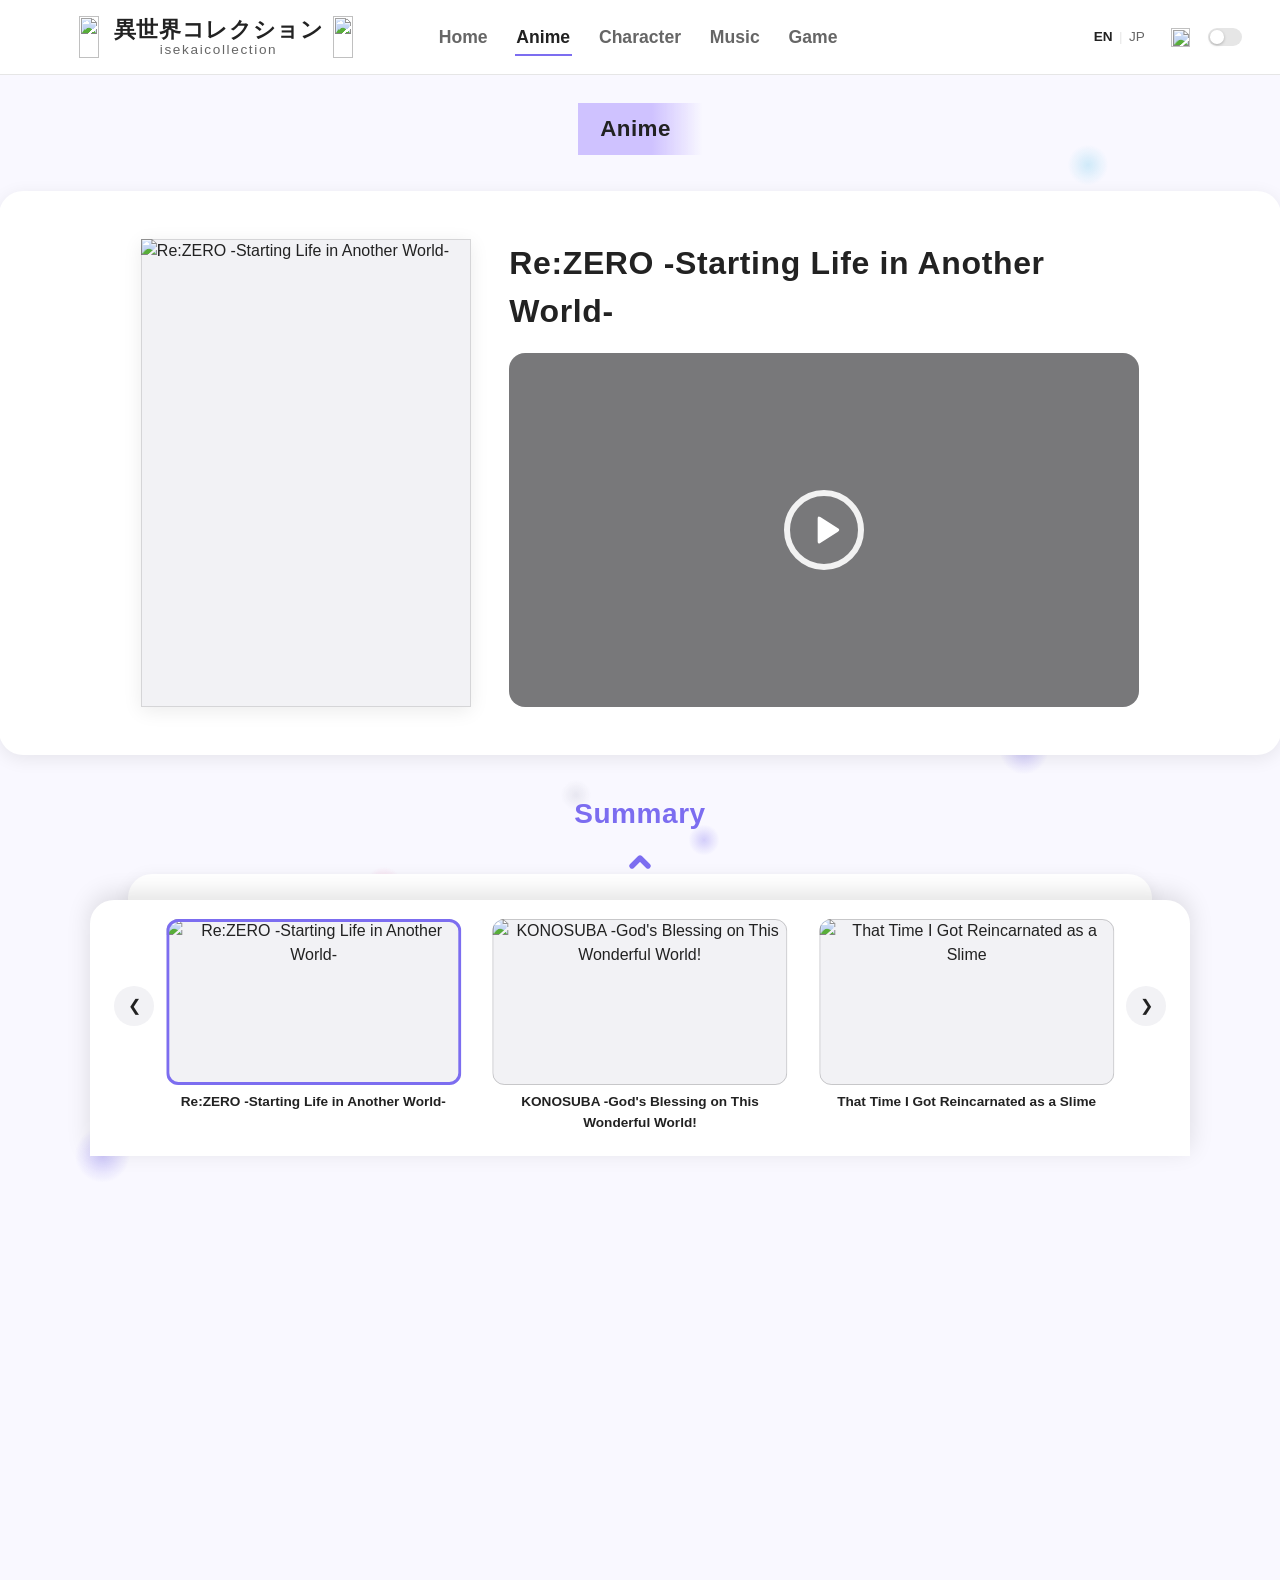
==== anime.html @ e01c5df9 "Initial public version of the site" ====
<!DOCTYPE html>
<html lang="ja">
<head>
<meta charset="UTF-8">
<meta name="viewport" content="width=device-width, initial-scale=1.0">
<title>Anime | 異世界コレクション</title>
<link rel="icon" href="favicon.ico" sizes="16x16 32x32 48x48">
<link rel="icon" type="image/png" href="assets/icons/favicon-32.png" sizes="32x32">
<link rel="apple-touch-icon" href="assets/icons/apple-touch-icon.png">
<link rel="stylesheet" href="css/style.css?v=234">
<!-- Start downloading a page as soon as the pointer rests on a link to it,
     so clicking through feels instant (browsers without support ignore this) -->
<script type="speculationrules">
{ "prefetch": [{ "where": { "href_matches": "/*" }, "eagerness": "moderate" }] }
</script>
</head>
<body>
<script src="js/loader.js?v=8"></script>

<header class="topbar">
  <div class="topbar-left">
    <a href="index.html" class="site-title">
      <img class="title-chibi" src="assets/images/title/ram.png" width="20" height="34" alt="" draggable="false">
      <span class="title-text">
        <span class="title-top">異世界コレクション</span>
        <span class="title-bottom">isekaicollection</span>
      </span>
      <img class="title-chibi" src="assets/images/title/rem.png" width="20" height="34" alt="" draggable="false">
    </a>
  </div>

  <nav class="main-nav">
    <span class="nav-group nav-group-start">
      <a href="index.html" class="nav-link" data-i18n="nav.home">Home</a>
      <a href="anime.html" class="nav-link active" data-i18n="nav.anime">Anime</a>
    </span>
    <a href="character.html" class="nav-link" data-i18n="nav.character">Character</a>
    <span class="nav-group nav-group-end">
      <a href="music.html" class="nav-link" data-i18n="nav.music">Music</a>
      <a href="games.html" class="nav-link" data-i18n="nav.game">Game</a>
    </span>
  </nav>

  <div class="topbar-right">
    <div class="lang-toggle">
      <span class="lang-option active">EN</span>
      <span class="lang-divider">|</span>
      <span class="lang-option">JP</span>
    </div>

    <div class="music-control">
      <button id="musicToggle" class="music-toggle" aria-haspopup="dialog" aria-expanded="false" aria-label="Open Now Playing">
        <img class="icon-note" src="assets/images/home/Sound.webp" alt="">
      </button>

      <label class="music-switch" aria-label="Play or pause background music">
        <input type="checkbox" id="musicSwitch">
        <span class="switch-track"><span class="switch-thumb"></span></span>
      </label>
    </div>
  </div>
</header>

<audio id="bgm" src="assets/audio/home/Constant%20Moderato.mp3" preload="none"></audio>

<div class="now-playing-view" id="nowPlayingView" role="dialog" aria-modal="true" aria-label="Now playing" hidden>
  <button class="np-close" id="npClose" aria-label="Close Now Playing">
    <svg viewBox="0 0 24 24" width="20" height="20" fill="none" stroke="currentColor" stroke-width="2" stroke-linecap="round"><path d="M6 6l12 12M18 6L6 18"/></svg>
  </button>

  <div class="player-art-wrap">
    <div class="player-art" id="playerArt" aria-hidden="true"></div>
  </div>

  <div class="np-below">
    <h3 class="player-title" id="playerTitle">Constant Moderato</h3>
    <p class="player-artist" id="playerArtist">ブルアカ</p>

    <div class="player-scrubber">
      <div class="player-track" id="playerTrack">
        <div class="player-fill" id="playerFill"></div>
        <div class="player-thumb" id="playerThumb"></div>
      </div>
      <div class="player-time-row">
        <span id="playerCurrent">0:00</span>
        <span id="playerRemaining">-0:00</span>
      </div>
    </div>

    <div class="player-controls">
      <button class="player-btn icon-shuffle" id="shuffleBtn" aria-pressed="false" aria-label="Toggle shuffle">
        <svg width="44" height="44" viewBox="0 0 24 24" fill="none" stroke="currentColor" stroke-width="1.5" stroke-linecap="round" stroke-linejoin="round">
          <rect x="4" y="4" width="16" height="16" rx="4"/>
          <circle cx="8" cy="8" r="1.3" fill="currentColor" stroke="none"/>
          <circle cx="12" cy="12" r="1.3" fill="currentColor" stroke="none"/>
          <circle cx="16" cy="16" r="1.3" fill="currentColor" stroke="none"/>
        </svg>
      </button>

      <button class="player-btn" id="restartBtn" aria-label="Restart song">
        <svg width="44" height="44" viewBox="0 0 24 24" fill="currentColor">
          <path d="M6 6h2v12H6z"/>
          <path d="M20 6v12L9 12z"/>
        </svg>
      </button>

      <button class="player-play" id="playBtn" aria-label="Play">
        <svg class="icon-play" viewBox="0 0 24 24" fill="currentColor"><path d="M8 5.5v13l11-6.5z"/></svg>
        <svg class="icon-pause" viewBox="0 0 24 24" fill="currentColor"><path d="M7 5h4v14H7zM13 5h4v14h-4z"/></svg>
      </button>

      <button class="player-btn" id="nextBtn" aria-label="Next song">
        <svg width="44" height="44" viewBox="0 0 24 24" fill="currentColor">
          <path d="M18 6h-2v12h2z"/>
          <path d="M4 6v12l11-6z"/>
        </svg>
      </button>

      <button class="player-btn icon-repeat" id="repeatBtn" aria-pressed="false" aria-label="Toggle repeat">
        <svg width="44" height="44" viewBox="0 0 24 24" fill="none" stroke="currentColor" stroke-width="1.5" stroke-linecap="round">
          <path d="M9.828 9.172a4 4 0 1 0 0 5.656a10 10 0 0 0 2.172 -2.828a10 10 0 0 1 2.172 -2.828a4 4 0 1 1 0 5.656a10 10 0 0 1 -2.172 -2.828a10 10 0 0 0 -2.172 -2.828"/>
        </svg>
      </button>
    </div>
  </div>

  <canvas class="np-visualizer" id="visualizerCanvas" aria-hidden="true"></canvas>
</div>

<main class="sparkle-bg">

  <section class="character-hero" aria-label="Anime">
    <h1 class="character-hero-title">
      <span class="title-content" data-i18n="page.anime">Anime</span>
      <span class="title-cover" aria-hidden="true"></span>
    </h1>
  </section>

  <section class="anime-detail" id="animeDetail" aria-live="polite"></section>

</main>

<div class="anime-drawer-anchor" id="animeDrawerAnchor" aria-hidden="true"></div>
<div class="anime-drawer drawer-separate" id="animeDrawer">
  <button class="anime-drawer-handle" id="animeDrawerHandle" aria-expanded="false" aria-label="Browse anime" data-i18n-aria="anime.browse">
    <svg viewBox="0 0 24 24" fill="none" stroke="currentColor" stroke-width="2" stroke-linecap="round" stroke-linejoin="round"><polyline points="6 15 12 9 18 15"/></svg>
  </button>
  <div class="anime-drawer-panel">
    <button class="drawer-nav drawer-nav-left" id="drawerPrev" aria-label="Previous anime" data-i18n-aria="anime.prev">&#10094;</button>
    <div class="anime-drawer-viewport">
      <div class="anime-drawer-track" id="animeDrawerTrack"></div>
    </div>
    <button class="drawer-nav drawer-nav-right" id="drawerNext" aria-label="Next anime" data-i18n-aria="anime.next">&#10095;</button>
  </div>
</div>

<button id="backToTop" class="back-to-top" aria-label="Back to top" data-i18n-aria="aria.backToTop">
  <span class="icon-totop-flip">
    <img class="icon-totop" src="assets/images/home/pyroxene.png" alt="Back to top">
  </span>
</button>

<script src="js/i18n.js?v=10"></script>
<script src="js/main.js?v=34"></script>
<script src="js/animes.js?v=7"></script>
<script src="js/browse-drawer.js?v=10"></script>
<script src="js/page-title.js?v=3"></script>
<script src="js/anime-page.js?v=35"></script>
</body>
</html>
---- css/style.css ----
/* ===== Variables ===== */
:root {
  /* Room for Netlify's "Powered by Netlify" badge in the bottom-right
     corner of the live site: js/main.js sets this to the badge's visible
     height + a 4px gap once the badge appears. The crystal and the phone
     mini player use max(their usual bottom offset, this), so they sit just
     on top of the badge. 0 when there's no badge (e.g. running locally). */
  --badge-space: 0px;
  --bg: #ffffff;
  --text: #222222;
  --text-soft: #666666;
  --accent: #7c6df0;
  --accent-dark: #5b4fd1;
  --gradient: linear-gradient(90deg, #7c6df0, #ff6fa5);
  --border: #e6e6e6;
  --placeholder-bg: #f2f2f5;
  --frame-shadow: 0 4px 18px rgba(0, 0, 0, 0.08);

  /* Isekai sparkle dot pattern — shared by character.html's .character-page
     and the home page's Favourite/Anime/Character/Music/Game backgrounds
     (see .sparkle-bg below) so all of them scatter the exact same dots
     instead of drifting out of sync if edited separately. Purple = site
     accent, pink = Zero Two/Ram's hair, light blue = Rimuru's hair, silver =
     Frieren/Emilia's hair — one dot color per character palette rather than
     just the two brand colors. */
  --sparkle-dots: radial-gradient(circle at 8% 20%, rgba(124, 109, 240, 0.35) 0, transparent 2%),
    radial-gradient(circle at 22% 65%, rgba(255, 111, 165, 0.3) 0, transparent 2%),
    radial-gradient(circle at 40% 15%, rgba(124, 109, 240, 0.3) 0, transparent 1.5%),
    radial-gradient(circle at 65% 30%, rgba(255, 111, 165, 0.28) 0, transparent 1.5%),
    radial-gradient(circle at 80% 75%, rgba(124, 109, 240, 0.32) 0, transparent 2%),
    radial-gradient(circle at 92% 40%, rgba(255, 111, 165, 0.3) 0, transparent 1.5%),
    radial-gradient(circle at 55% 85%, rgba(124, 109, 240, 0.3) 0, transparent 1.5%),
    radial-gradient(circle at 30% 90%, rgba(255, 111, 165, 0.25) 0, transparent 1.5%),
    radial-gradient(circle at 15% 45%, rgba(110, 200, 235, 0.32) 0, transparent 2%),
    radial-gradient(circle at 50% 55%, rgba(110, 200, 235, 0.28) 0, transparent 1.5%),
    radial-gradient(circle at 85% 10%, rgba(110, 200, 235, 0.3) 0, transparent 1.5%),
    radial-gradient(circle at 5% 60%, rgba(205, 205, 218, 0.4) 0, transparent 2%),
    radial-gradient(circle at 45% 80%, rgba(205, 205, 218, 0.4) 0, transparent 1.5%),
    radial-gradient(circle at 75% 50%, rgba(205, 205, 218, 0.4) 0, transparent 2%);
}

/* Shared by .character-page and the home page's Favourite/Anime/Character/
   Music/Game section backgrounds. A fixed-height tile repeated vertically
   (rather than one pattern stretched to 100% of the element) keeps the
   sparkle density constant no matter how tall the element gets — a plain
   "100% 100%" stretch thins the dots out to almost nothing on a very tall
   section. */
.sparkle-bg,
.character-page,
.favorites,
.preview-sections-wrap,
/* the page behind them too, so a short page on a tall screen (e.g.
   character.html at 2560×1440) keeps the dots below its content instead
   of ending on plain white */
body:has(> main.sparkle-bg),
body:has(> main.character-page) {
  background-color: #f9f8ff;
  background-image: var(--sparkle-dots);
  background-size: 100% 900px;
  background-repeat: repeat-y;
}

/* ===== Reset ===== */
* {
  box-sizing: border-box;
  margin: 0;
  padding: 0;
}

html {
  scroll-behavior: smooth;
  /* stop iPhone Safari enlarging text on its own (it did in the shrunk
     game panels, pushing names past their boxes) */
  -webkit-text-size-adjust: 100%;
  text-size-adjust: 100%;
  /* The full-bleed panels/video are 1-2px wider than the screen on purpose
     (no hairline gaps at the edges). iPhone Safari ignores body's
     overflow-x: hidden, so the page could slide sideways by that much and
     show a thin white strip down the right edge. clip (not hidden) cuts it
     off without turning html into a scroll box, which would stop the
     video banner's position: sticky from pinning. */
  overflow-x: clip;
}

body {
  background: var(--bg);
  color: var(--text);
  font-family: "Hiragino Kaku Gothic ProN", "Yu Gothic", "Meiryo", "Segoe UI", sans-serif;
  line-height: 1.5;
  overflow-x: hidden;
  /* clip, like html above: with html no longer "visible", a plain hidden
     here would make body its own scroll box and break position: sticky.
     (Browsers without clip ignore both and keep the hidden.) */
  overflow-x: clip;
}

a {
  color: inherit;
  text-decoration: none;
}

button {
  font: inherit;
  cursor: pointer;
  border: none;
  background: none;
}

img {
  max-width: 100%;
  display: block;
  -webkit-user-drag: none;
  user-select: none;
}

section {
  width: 100%;
}

h2 {
  font-size: 1.4rem;
  font-weight: 600;
  letter-spacing: 0.02em;
}

/* ===== Top Bar ===== */
.topbar {
  position: relative;
  z-index: 10;
  background: var(--bg);
  display: grid;
  /* Two equal outer columns keep the menu (and キャラクター, its middle link)
     in the exact centre of the page. The title sits centred in the space left
     of the menu, so screen edge → Ram equals Rem → ホーム. */
  grid-template-columns: minmax(0, 1fr) auto minmax(0, 1fr);
  align-items: center;
  row-gap: 1rem;
  padding: 1rem 0; /* no side padding, or the centre would shift */
  border-bottom: 1px solid var(--border);
}

.topbar-left {
  justify-self: center;
  /* --nav-lead (set by main.js) is the empty bit before ホーム when the right
     half of the menu is the longer one; the negative margin lets the title
     centre on ホーム itself instead of the menu's box. */
  margin-right: calc(-1 * var(--nav-lead, 0px));
}

/* Ram on the left, Rem on the right of the two-line title (pixel art from
   D:\Asepritertwork
am&rem.png, saved at 4x in assets/images/title/).
   --tu shrinks the whole title a little on narrower screens so
   the even gaps never get cramped. */
.site-title {
  --tu: clamp(0.8rem, calc(1.6vw - 0.2rem), 1rem); /* full size from 1200px */
  display: flex;
  align-items: center;
  gap: calc(0.6 * var(--tu));
  -webkit-user-drag: none;
}

.title-text {
  display: flex;
  flex-direction: column;
  line-height: 1.15;
}

.title-chibi {
  height: calc(2.65 * var(--tu)); /* about the two title lines */
  width: auto;
  flex-shrink: 0;
  image-rendering: pixelated; /* keep the pixel art crisp, never blurred */
  pointer-events: none;
  user-select: none;
}

@media (max-width: 700px) {
  .title-chibi {
    height: 2.3rem;
  }
}

.title-top {
  font-size: calc(1.4 * var(--tu, 1rem));
  font-weight: 600;
  letter-spacing: 0.03em;
  /* never broken onto two lines when the (Japanese) menu is long */
  white-space: nowrap;
}

.title-bottom {
  font-size: calc(0.85 * var(--tu, 1rem));
  color: var(--text-soft);
  text-align: center;
  text-transform: lowercase;
  letter-spacing: 0.12em;
}

.main-nav {
  /* Home Anime | Character | Music Game: the two side groups get equal
     widths, so Character is always the exact middle. */
  --nav-gap: clamp(0.9rem, 2vw, 1.8rem);
  display: grid;
  grid-template-columns: 1fr auto 1fr;
  align-items: center;
  column-gap: var(--nav-gap);
  white-space: nowrap; /* one row; the top bar stacks under 960px instead */
  font-size: 1.1rem;
  font-weight: 600;
}

.nav-group {
  display: flex;
  gap: var(--nav-gap);
}

.nav-group-start {
  justify-content: flex-end;
}

.nav-link {
  position: relative;
  padding: 0.25rem 0.1rem;
  color: var(--text-soft);
  -webkit-user-drag: none;
  transition: color 0.2s ease;
}

.nav-link::after {
  content: "";
  position: absolute;
  left: 0;
  bottom: -2px;
  width: 0;
  height: 2px;
  background: var(--accent);
  transition: width 0.25s ease;
}

.nav-link:hover,
.nav-link.active {
  color: var(--text);
}

.nav-link:hover::after,
.nav-link.active::after {
  width: 100%;
}

.topbar-right {
  justify-self: end;
  margin-right: clamp(1rem, 3vw, 2.5rem);
  display: flex;
  align-items: center;
  gap: 1.1rem;
}

.music-toggle {
  display: flex;
  align-items: center;
  justify-content: center;
  width: 2.25rem;
  height: 2.25rem;
  border-radius: 50%;
  color: var(--text-soft);
  transition:
    color 0.25s ease,
    background 0.25s ease,
    transform 0.2s ease;
}

.music-toggle:hover {
  background: var(--placeholder-bg);
  transform: scale(1.08);
}

.music-toggle.active {
  color: var(--accent);
  background: rgba(124, 109, 240, 0.12);
}

.icon-note {
  width: 1.2rem;
  height: 1.2rem;
}

/* ===== Music Control (icon + switch + popover) ===== */
.music-control {
  position: relative;
  display: flex;
  align-items: center;
  gap: 0.6rem;
}

.music-switch {
  display: inline-flex;
  cursor: pointer;
}

.music-switch input {
  position: absolute;
  opacity: 0;
  width: 0;
  height: 0;
}

.switch-track {
  width: 2.1rem;
  height: 1.15rem;
  border-radius: 999px;
  background: var(--border);
  display: flex;
  align-items: center;
  padding: 0.15rem;
  transition: background 0.25s ease;
}

.switch-thumb {
  width: 0.85rem;
  height: 0.85rem;
  border-radius: 50%;
  background: #ffffff;
  box-shadow: 0 1px 3px rgba(0, 0, 0, 0.25);
  transition: transform 0.25s ease;
}

.music-switch input:checked + .switch-track {
  background: var(--gradient);
}

.music-switch input:checked + .switch-track .switch-thumb {
  transform: translateX(0.95rem);
}

.music-switch input:focus-visible + .switch-track {
  outline: 2px solid var(--accent);
  outline-offset: 2px;
}

/* ===== Now Playing (full-screen, transparent — no panel) ===== */
.now-playing-view {
  position: fixed;
  inset: 0;
  z-index: 500;
  background: rgba(8, 9, 13, 0.5);
  animation: np-in 0.2s ease;
  /* Centers the art + controls as a group instead of anchoring them to a
     fixed "40% + fixed offsets" position — that old anchor didn't account
     for the viewport's actual height, so on a short enough window the
     controls got pushed past the bottom edge and clipped off-screen.
     overflow-y here is a safety net: if content is ever taller than a
     very short viewport, it scrolls instead of clipping. */
  display: flex;
  flex-direction: column;
  align-items: center;
  justify-content: center;
  padding: 2rem 1rem;
  overflow-y: auto;
}

.now-playing-view[hidden] {
  display: none;
}

@keyframes np-in {
  from {
    opacity: 0;
  }
  to {
    opacity: 1;
  }
}

/* Bare mark, no circle/background — a quiet corner affordance, with
   click-anywhere-outside as the primary way to dismiss the view. */
.np-close {
  position: absolute;
  top: 1.5rem;
  right: 1.5rem;
  width: 2.25rem;
  height: 2.25rem;
  border-radius: 50%;
  display: flex;
  align-items: center;
  justify-content: center;
  color: rgba(255, 255, 255, 0.8);
  transition:
    color 0.2s ease,
    background 0.2s ease,
    transform 0.15s ease;
  z-index: 2;
}

.np-close svg {
  stroke-width: 4;
}

.np-close:hover {
  color: var(--accent);
  background: #ffffff;
  transform: scale(1.1);
}

.np-close:focus-visible {
  outline: 2px solid #ffffff;
  outline-offset: 3px;
}

.player-art-wrap {
  position: relative;
  z-index: 2;
  width: 9rem;
  aspect-ratio: 1 / 1;
  flex-shrink: 0;
}

.player-art {
  position: relative;
  width: 100%;
  height: 100%;
  border-radius: 1.1rem;
  overflow: hidden;
  box-shadow:
    0 20px 45px -15px rgba(0, 0, 0, 0.55),
    inset 0 0 0 1px rgba(255, 255, 255, 0.25);
}

.player-art svg,
.player-art img {
  display: block;
  width: 100%;
  height: 100%;
  object-fit: cover;
}

.np-below {
  position: relative;
  z-index: 2;
  width: min(19rem, 88vw);
  margin-top: 1.4rem;
  flex-shrink: 0;
  display: flex;
  flex-direction: column;
  align-items: center;
}

.player-title {
  font-size: clamp(1.05rem, 2.6vw, 1.25rem);
  font-weight: 700;
  color: #ffffff;
  text-align: center;
  line-height: 1.25;
}

.player-artist {
  margin-top: 0.2rem;
  margin-bottom: 1.5rem;
  font-size: 0.85rem;
  font-weight: 600;
  color: rgba(255, 255, 255, 0.65);
  text-align: center;
}

.player-scrubber {
  width: 100%;
}

.player-track {
  position: relative;
  width: 100%;
  height: 1rem;
  display: flex;
  align-items: center;
  cursor: pointer;
  touch-action: none;
}

.player-track::before {
  content: "";
  position: absolute;
  left: 0;
  right: 0;
  height: 4px;
  border-radius: 4px;
  background: rgba(255, 255, 255, 0.2);
}

.player-fill {
  position: absolute;
  left: 0;
  height: 4px;
  width: 0%;
  border-radius: 4px;
  background: var(--gradient);
  pointer-events: none;
}

.player-thumb {
  position: absolute;
  left: 0%;
  width: 0.7rem;
  height: 0.7rem;
  border-radius: 50%;
  background: #ffffff;
  box-shadow: 0 1px 4px rgba(0, 0, 0, 0.45);
  transform: translateX(-50%);
  transition: transform 0.12s ease;
}

.player-track:hover .player-thumb,
.player-track.dragging .player-thumb {
  transform: translateX(-50%) scale(1.2);
}

.player-time-row {
  display: flex;
  justify-content: space-between;
  font-variant-numeric: tabular-nums;
  font-size: 0.75rem;
  color: rgba(255, 255, 255, 0.55);
  margin-top: 0.6rem;
}

.player-controls {
  width: 100%;
  display: flex;
  align-items: center;
  justify-content: space-between;
  margin-top: 0.9rem;
}

.player-btn {
  position: relative;
  display: flex;
  align-items: center;
  justify-content: center;
  padding: 0.4rem;
  border-radius: 0.6rem;
  color: rgba(255, 255, 255, 0.6);
  transition:
    color 0.2s ease,
    transform 0.15s ease;
}

.player-btn:hover {
  color: #ffffff;
}

.player-btn:active {
  transform: scale(0.9);
}

.player-btn:focus-visible {
  outline: 2px solid #ffffff;
  outline-offset: 2px;
}

.player-btn.toggle-on {
  color: #b3a9ff;
}

.player-play {
  width: 3.4rem;
  height: 3.4rem;
  border-radius: 50%;
  background: #ffffff;
  color: #15161a;
  display: flex;
  align-items: center;
  justify-content: center;
  box-shadow: 0 12px 28px -10px rgba(0, 0, 0, 0.6);
  transition:
    transform 0.15s ease,
    background 0.2s ease;
}

.player-play:hover {
  transform: scale(1.06);
  background: #f2f0ff;
}

.player-play:active {
  transform: scale(0.94);
}

.player-play:focus-visible {
  outline: 2px solid #ffffff;
  outline-offset: 3px;
}

.player-play svg {
  width: 2rem;
  height: 2rem;
}

.player-play .icon-pause {
  display: none;
}

.player-play.is-playing .icon-play {
  display: none;
}

.player-play.is-playing .icon-pause {
  display: block;
}

/* Bottom-anchored visualizer — bars only, no backing panel, so it blends
   straight into the dimmed page behind the view. Height is a hard cap: bars
   grow inside it but the band itself never grows, so it can never reach the
   content group above. Pointer-events stays on (not "none") so a click here
   is captured by the canvas itself instead of falling through to the
   backdrop and closing the view. */
.np-visualizer {
  position: fixed;
  left: 0;
  right: 0;
  bottom: 0;
  width: 100%;
  height: 60vh;
  z-index: 1;
}

.lang-toggle {
  display: flex;
  align-items: center;
  gap: 0.4rem;
  font-size: 0.85rem;
  color: var(--text-soft);
  user-select: none;
}

/* EN / JP buttons (wired up by js/i18n.js) */
.lang-option {
  cursor: pointer;
  border-radius: 4px;
  transition: color 0.2s ease;
}

.lang-option:hover {
  color: var(--text);
}

.lang-option:focus-visible {
  outline: 2px solid var(--accent);
  outline-offset: 2px;
}

.lang-option.active {
  color: var(--text);
  font-weight: 600;
}

.lang-divider {
  color: var(--border);
}

/* ===== Favorites Carousel ===== */
.favorites {
  position: relative;
  z-index: 2;
  border-radius: 0 0 20px 20px;
  /* Small overshoot so this section's own box always fully covers the
     video sitting behind it on the right edge — same fix as
     .anime-section, applied here for the same reason (this outer box is
     separate from .carousel-frame's own overshoot). */
  width: calc(100% + 2px);
  margin-left: -1px;
  display: flex;
  flex-direction: column;
  align-items: center;
  padding: clamp(1.5rem, 4vw, 3rem) 0;
  /* ~584px total. .video-banner's top overlap (--vb-top-overlap) is capped
     to stay under this, so the video still can't poke out above Favourite —
     it's just a shorter reveal now, since this panel is shorter. */
  padding-bottom: 114px;
  gap: 0.9rem;
  overflow-x: hidden;
}

.section-label {
  align-self: center;
  font-size: 1.4rem;
  font-weight: 600;
  letter-spacing: 0.02em;
  display: inline-block;
  white-space: nowrap;
  padding-bottom: 4px;
  border-bottom: 3px solid transparent;
  transition: border-bottom-color 0.4s ease;
  transition-delay: 0.3s;
}

.section-label.revealed {
  border-bottom-color: var(--accent);
}

.section-label .letter {
  display: inline-block;
  opacity: 0;
  transform: translateY(6px);
  transition:
    opacity 0.35s ease,
    transform 0.35s ease;
}

.section-label.revealed .letter {
  opacity: 1;
  transform: translateY(0);
}

.carousel {
  width: 100%;
}

/* Full-bleed breakout: reaches the true edges of the screen regardless of any parent padding */
.carousel-frame {
  position: relative;
  /* Same small overshoot as .section-flush / .video-banner__sticky. */
  width: calc(100vw + 2px);
  margin-left: calc(-50vw + 50% - 1px);
  overflow: hidden;
}

.carousel-track {
  display: flex;
  gap: clamp(0.75rem, 2vw, 1.5rem);
  transition: transform 0.5s ease;
}

.carousel-slide {
  flex: 0 0 40%;
  aspect-ratio: 16 / 9;
  border-radius: 0.75rem;
  overflow: hidden;
  outline: 1.5px solid rgba(0, 0, 0, 0.18);
  outline-offset: -1.5px;
  box-shadow: var(--frame-shadow);
}

.slide-placeholder {
  width: 100%;
  height: 100%;
  display: flex;
  align-items: center;
  justify-content: center;
  background: var(--placeholder-bg);
  color: var(--text-soft);
  font-size: 1.2rem;
  letter-spacing: 0.05em;
}

/* Once a placeholder div holds a real <img>, this takes over: the image
   scales to fit inside the frame's fixed shape without cropping, and any
   letterboxed space (e.g. around a square image in a 16:9 frame) shows as
   white instead of the gray placeholder background. */
.slide-placeholder img,
.card-placeholder img {
  width: 100%;
  height: 100%;
  object-fit: contain;
  background: #ffffff;
}

/* Character portraits fill the circular frame completely (cropping instead
   of letterboxing), for a clean avatar/profile-picture look. */
.char-placeholder img {
  width: 100%;
  height: 100%;
  object-fit: cover;
}

.carousel-arrow {
  position: absolute;
  top: 50%;
  transform: translateY(-50%);
  flex: 0 0 auto;
  width: 2.5rem;
  height: 2.5rem;
  border-radius: 50%;
  background: rgba(255, 255, 255, 0.85);
  color: var(--text-soft);
  display: flex;
  align-items: center;
  justify-content: center;
  box-shadow: var(--frame-shadow);
  transition: all 0.2s ease;
  z-index: 3;
}

.carousel-arrow.left {
  left: 1rem;
}

.carousel-arrow.right {
  right: 1rem;
}

.carousel-arrow:hover {
  color: var(--accent);
  transform: translateY(-50%) scale(1.08);
}

.carousel-title {
  text-align: center;
  font-size: 1.1rem;
  font-weight: 600;
}

.carousel-dots {
  display: flex;
  gap: 0.6rem;
}

.dot {
  width: 0.6rem;
  height: 0.6rem;
  border-radius: 50%;
  background: var(--border);
  transition:
    background 0.25s ease,
    transform 0.25s ease;
}

.dot.active {
  background: var(--accent);
  transform: scale(1.2);
}

/* ===== Video Banner ===== */
/* Scroll-pinned cinematic panel between Favourite and Anime. The outer
   section is much taller than one screen, so the inner panel (position:
   sticky) stays glued to the top of the viewport for the extra scroll
   distance, then releases into the section below once .video-banner ends.
   --vb-panel is the pinned height; the outer section is a multiple of it —
   raise the multiplier for a longer hold, lower it for a shorter one.

   Both edges overlap (negative margin-top and margin-bottom), so
   Favourite's panel slides away to reveal the already-pinned video on
   entry, and Anime's panel slides over to cover it again on exit — a
   smooth hold-and-reveal both directions instead of an instant cut.

   --vb-top-overlap, --vb-bottom-overlap, and --vb-hold are fractions of
   --vb-panel (like WIT's own overlaps are fractions of their screen
   height), so the reveal/hold/cover durations scale with the visitor's
   actual screen instead of staying flat pixels — same proportions for
   everyone, universal across devices. 0.2326 = 200÷860, so this keeps the
   exact same 200px look on an 860px-tall screen while scaling correctly
   everywhere else. Total height = the video panel itself + top overlap +
   hold + bottom overlap. */
.video-banner {
  /* The pinned panel is always the full screen height — capping it (it
     used to be min(100vh, 860px)) left the white page showing as a line /
     strip under the video on screens taller than 860px. The overlaps keep
     the cap, so the top overlap still stays under Favourite's height. */
  --vb-panel: 100vh;
  --vb-scale: min(100vh, 860px);
  --vb-top-overlap: calc(var(--vb-scale) * 0.6);
  --vb-bottom-overlap: calc(var(--vb-scale) * 1.2);
  --vb-hold: calc(var(--vb-scale) * 0.2326);
  position: relative;
  z-index: 1;
  height: calc(var(--vb-panel) + var(--vb-top-overlap) + var(--vb-hold) + var(--vb-bottom-overlap));
  margin-top: calc(var(--vb-top-overlap) * -1);
  margin-bottom: calc(var(--vb-bottom-overlap) * -1);
}

.video-banner__sticky {
  position: sticky;
  top: 0;
  /* Same small overshoot as .section-flush — guards the right edge
     against Windows' classic-scrollbar 100vw mismatch. No transform here
     (a prior attempt added translateZ to force GPU compositing, but that
     turned out to make screen-recording capture artifacts more likely, so
     it's just the plain overshoot now). */
  width: calc(100vw + 2px);
  margin-left: calc(-50vw + 50% - 1px);
  height: var(--vb-panel);
  overflow: hidden;
  background: var(--gradient);
}

.video-banner__media {
  width: 100%;
  height: 100%;
  object-fit: cover;
  display: block;
}

/* Phones: the top bar + Favourite fill the whole first screen (100svh:
   the screen with Safari's toolbars showing, as it is when the page
   opens), the carousel centered in it, so the page opens neatly on just
   that and the video comes up from below once you scroll. --topbar-h is
   measured by js/main.js. */
@media (max-width: 700px) {
  .favorites {
    min-height: calc(100vh - var(--topbar-h, 0px));
    min-height: calc(100svh - var(--topbar-h, 0px));
    justify-content: center;
    padding-bottom: clamp(1.5rem, 4vw, 3rem);
  }
}

/* Phones: WIT Studio's phone version — no hold. The panels above and
   below leave just a 16:9 window (the video's own shape at the screen's
   width) between them, and the video is pinned full-screen behind the
   page for the whole time that window is on screen, so the window slides
   up past a still video. Both overlaps are a full screen, so the pinned
   panel starts before the window scrolls in from the bottom and lets go
   only after it has left the top: there's never an edge to see. */
@media (max-width: 700px) {
  .video-banner {
    --vb-panel: 100vh;
    --vb-panel: 100lvh;
    height: calc(var(--vb-panel) * 2 + 56.25vw);
    margin-top: calc(var(--vb-panel) * -1);
    margin-bottom: calc(var(--vb-panel) * -1);
  }
}

/* ===== Preview Sections (Anime / Character / Music / Game) ===== */
/* One shared measurement drives both the horizontal purple gutter beside
   each flush panel and the vertical purple gap between stacked panels, so
   the two read as the same size. */
:root {
  --panel-gutter: 5vw;
}

/* Wraps Anime/Character/Music/Game together so the video banner's bottom
   overlap can safely draw on their *combined* height instead of just
   Anime's alone — Anime by itself (~523px) barely clears a large overlap,
   but the four sections together are 2000px+, giving real headroom without
   padding any of them out with blank space. Needs its own stacking
   position (not just static) so z-index above .video-banner actually
   takes effect, and the small overshoot guards the right edge the same
   way .carousel-frame/.video-banner__sticky/.section-flush do. */
.preview-sections-wrap {
  position: relative;
  z-index: 2;
  width: calc(100% + 2px);
  margin-left: -1px;
  /* Anime's rounded top, over the video. The sparkle dots are painted
     here, once, behind all four sections (not per section): restarting
     the pattern at each section's top sliced dots in half where one
     section met the next, and left a hairline seam between them. */
  border-radius: 20px 20px 0 0;
}

.preview-section {
  padding: calc(var(--panel-gutter) / 2) 0;
}

/* Game is the last section, so its background is trimmed flush to its
   panel's bottom instead of leaving a trailing gutter after it — nothing
   extends past the last panel at the very bottom of the page. Anime no
   longer needs the equivalent top trim now that its title sits above the
   panel (see the moved .section-header markup) and needs its own normal
   breathing room below the white hero section. */
.game-section {
  padding-bottom: 0;
}

/* Full-bleed row that aligns its white panel to one screen edge, so the
   panel touches the edge exactly while the opposite side shows purple. */
.section-flush {
  /* +2px / -1px beyond a plain 100vw breakout: on Windows, a classic
     (non-overlay) scrollbar makes 100vw slightly wider than the page's
     actual visible area, which can leave a hairline gap at the right edge
     where whatever's behind (the video banner) peeks through. This small
     overshoot guarantees the panel always fully covers it. */
  width: calc(100vw + 2px);
  margin-left: calc(-50vw + 50% - 1px);
  display: flex;
}

.section-flush.side-right {
  justify-content: flex-end;
}

.section-flush.side-left {
  justify-content: flex-start;
}

.section-panel {
  width: calc(100% - var(--panel-gutter));
  background: var(--bg);
  padding: clamp(1.5rem, 4vw, 3rem) 5vw;
}

.side-right .section-panel {
  border-radius: 20px 0 0 20px;
}

.side-left .section-panel {
  border-radius: 0 20px 20px 0;
}

/* Game's panel is flush against the very bottom of the page (nothing sits
   below it), so its bottom-right stays sharp instead of rounded. Anime no
   longer needs the equivalent top-left trim now that its title sits above
   the panel with normal breathing room, rather than the panel itself
   touching the top of the page. */
.game-section .section-panel {
  border-radius: 0 20px 0 0;
}

.section-header {
  margin-bottom: 1.2rem;
  text-align: center;
}

.section-header h2 {
  display: inline-block;
  white-space: nowrap;
  padding-bottom: 4px;
  border-bottom: 3px solid transparent;
  transition: border-bottom-color 0.4s ease;
  transition-delay: 0.3s;
}

.section-header.revealed h2 {
  border-bottom-color: var(--accent);
}

.section-header h2 .letter {
  display: inline-block;
  opacity: 0;
  transform: translateY(6px);
  transition:
    opacity 0.35s ease,
    transform 0.35s ease;
}

.section-header.revealed h2 .letter {
  opacity: 1;
  transform: translateY(0);
}

/* Unlike Character/Music's circle group (which shrinks to fit and
   visibly centers on its own panel's off-center width), this track fills
   the entire panel width edge to edge — for Anime specifically, its
   negative-margin bleed on both sides happens to land the grid close to
   the true page center already, with no correction needed. */
.preview-window {
  overflow: hidden;
  width: 100%;
  padding: 1rem 1.5rem 0.25rem;
  margin: -1rem -1.5rem -0.25rem;
}

/* Game used to get a special lopsided padding-left here to force it to the
   true center of the viewport (flush-left panels land off-center under the
   shared .preview-window rule below in a way flush-right ones don't) — but
   that lopsidedness was exactly what made a card sliding out the left edge
   vanish abruptly while the right edge let a sliver of the next card peek
   through. Removed so Game just uses the same plain symmetric rule Anime
   does: same gap from its panel's edge, same card size, same drag feel,
   mirrored left-for-right since it's flush on the opposite side. Trade-off
   (chosen deliberately): the row may sit slightly off the viewport's true
   center rather than dead-on.

   Measured result of that shared rule: Anime ends up with a 64px gap
   panel-edge-to-card on its left and 112px on its right (an LTR quirk of
   the width:100%-plus-both-margins box math above, not anything either
   section's own rule controls directly). To make Game a genuine mirror
   rather than an identical copy, it needs those two numbers on the
   opposite sides — 112px on the left, 64px on the right.

   That resting position (112 / 64) is one concern; how much *invisible*
   room sits beyond it before overflow:hidden actually clips something is
   a separate one — padding controls both at once, which is why splitting
   the needed offset between margin and padding (instead of dumping it
   all into padding, or all into margin) matters here:
     - margin shifts the box itself, so it moves the resting position
       without adding any clip buffer.
     - padding pushes the *content* in from the box's own edges, so it
       adds clip buffer AND moves the resting position by the same
       amount.
   Splitting each side's total between them keeps the resting position
   fixed while choosing the buffer independently: right needed more
   buffer (0px wasn't enough headroom for .preview-card:hover's
   scale(1.07) rotate(-2deg) — that grows a 331px-wide card by roughly
   12px per side before the rotation adds a few more, so Stellar Blade's
   hover was clipping straight into the panel edge with nothing to grow
   into) and left needed less (48px was enough headroom that a card
   sliding out that side stayed visible well past where it should already
   have been covered). Both now get the same 24px — enough for the hover
   effect, tight enough that an exiting card is covered promptly:
     - right (needs +24px more buffer than before, resting position
       unchanged at 64 = panel's 64px padding + 0 net from margin+padding
       here): margin-right -24px, padding-right 24px (-24 + 24 = 0, same
       net as before).
     - left (needs -24px less buffer than before, resting position
       unchanged at 112 = panel's 64px padding + 48px net from margin+
       padding here): margin-left 24px, padding-left 24px (24 + 24 = 48,
       same net as before).
   width:auto (overriding the shared rule's width:100%) is what makes
   this safe to do at all — with width and both margins specified,
   width:100% would leave the box over-constrained, and the CSS spec's
   fixed tie-break for that (in LTR, margin-right's specified value gets
   silently ignored and recalculated) is exactly the quirk that produced
   the uneven 64/112 split in the first place. width:auto instead treats
   width as the one free variable, solved from the two margins actually
   given — both are honored exactly as written, and the box still comes
   out 1090px wide (matching what 100% resolved to before) since the two
   new margins offset each other by design. */
.game-section .preview-window {
  width: auto;
  margin-left: 24px;
  margin-right: -24px;
  padding-left: 24px;
  padding-right: 24px;
}

.preview-track {
  display: flex;
  gap: clamp(0.75rem, 2vw, 1.5rem);
  transition: transform 0.4s ease;
  cursor: grab;
  touch-action: pan-y;
  user-select: none;
}

/* Blocks the browser's native "ghost image" drag so it doesn't fight the
   custom pointer-drag in js/main.js (initScrubber) — done here rather than
   with preventDefault() in the pointerdown handler, since that also
   suppresses the click a card's own link needs (Anime's cards link to
   anime.html). */
.preview-track img {
  -webkit-user-drag: none;
  user-drag: none;
}

/* While dragging, block the card hover tilt (its own 0.3s transition)
   from firing as the pointer crosses cards — it was fighting the drag
   for the same frames and reading as jittery. */
.preview-track.track-dragging .preview-card {
  pointer-events: none;
}

/* copies of the cards that let phones swipe round in a loop
   (js/main.js); desktop uses the slider instead */
.preview-track .loop-clone {
  display: none;
}

.preview-item {
  flex: 0 0 calc((100% - 2 * clamp(0.75rem, 2vw, 1.5rem)) / 3);
  min-width: 0;
  display: block;
  color: inherit;
  text-decoration: none;
}

.preview-card {
  aspect-ratio: 16 / 9;
  transition:
    transform 0.3s ease,
    box-shadow 0.3s ease;
  will-change: transform;
}

.preview-card:hover {
  transform: scale(1.07) rotate(-2deg);
  box-shadow: var(--frame-shadow);
  z-index: 2;
}

.preview-title {
  margin-top: 0.5rem;
  font-size: 1.1rem;
  font-weight: 600;
  color: var(--text);
}

.card-placeholder {
  width: 100%;
  height: 100%;
  border-radius: 0.6rem;
  overflow: hidden;
  outline: 1.5px solid rgba(0, 0, 0, 0.18);
  outline-offset: -1.5px;
  background: var(--placeholder-bg);
  display: flex;
  align-items: center;
  justify-content: center;
  color: var(--text-soft);
}

/* Row layout (not stacked) so the "+more" pill lands at the same height
   whether or not a scrub bar sits beside it — Character/Music (no scrub
   bar) would otherwise sit noticeably higher than Anime/Game. */
.preview-footer {
  display: flex;
  align-items: center;
  justify-content: flex-end;
  gap: 0.9rem;
  margin-top: 1.3rem;
}

/* Anime and Music sit flush against the true right edge of the screen,
   while Character and Game's panels stop one gutter short of it (their own
   purple gutter is on the right instead). Right-aligning within each panel
   then lands the pill a full gutter-width further right for Anime/Music —
   inset it here so all four "+more" pills land in the same spot. */
.anime-section .preview-footer,
.music-section .preview-footer {
  padding-right: var(--panel-gutter);
}

/* Custom gradient scrub bar (replaces native range input) */
.scrub-bar {
  position: relative;
  width: 220px;
  max-width: 100%;
  height: 5px;
  cursor: pointer;
  touch-action: none;
}

.scrub-track {
  position: absolute;
  inset: 0;
  background: var(--border);
  border-radius: 999px;
}

.scrub-thumb {
  position: absolute;
  top: 0;
  left: 0;
  height: 100%;
  border-radius: 999px;
  background: var(--accent);
  cursor: grab;
}

.scrub-thumb:active {
  cursor: grabbing;
}

.more-pill {
  display: inline-flex;
  align-items: center;
  gap: 0.4em;
  -webkit-user-drag: none;
  background: #111111;
  color: #ffffff;
  padding: 0.55em 1.15em;
  border-radius: 999px;
  font-weight: 600;
  font-size: 0.85rem;
  white-space: nowrap;
  transition:
    background 0.25s ease,
    gap 0.25s ease,
    transform 0.25s ease;
}

.more-pill:hover {
  background: var(--accent-dark);
  gap: 0.65em;
  transform: translateY(-1px);
}

.pill-arrow {
  width: 1rem;
  height: 1rem;
  flex-shrink: 0;
  transition: transform 0.25s ease;
}

.more-pill:hover .pill-arrow {
  transform: translateX(3px);
}

/* ===== Character Section ===== */
.character-window {
  position: relative;
}

/* Same page-center correction as Anime/Game's .preview-window: Character's
   panel is flush left, so its circle group needs the extra inset on the
   left (the side bordering the true screen edge) to land on the page's
   real center instead of the panel's own, off-center one. */
.character-section .character-window {
  padding-left: var(--panel-gutter);
}

/* Trimmed from the original "+ 1cm" — with 5 frames (one more than Music's
   4) plus the page-centering inset above, the old gap tipped into wrapping
   a lone 5th circle onto its own row on common laptop widths (~1024px).
   This keeps a visible gap at every width while leaving enough margin for
   all 5 to stay on one line down to ~820px, where the layout's mobile
   breakpoints take over anyway. */
.character-track {
  display: flex;
  flex-wrap: wrap;
  align-items: center;
  justify-content: center;
  gap: calc(clamp(1rem, 3vw, 2.5rem) + 0.2cm);
  padding: 0.5rem 0;
}

.char-item {
  flex: 0 0 auto;
  width: clamp(90px, 12vw, 120px);
  display: flex;
  flex-direction: column;
  align-items: center;
}

.char-frame {
  width: 100%;
  aspect-ratio: 1 / 1;
  border-radius: 50%;
  overflow: hidden;
  outline: 1.5px solid rgba(0, 0, 0, 0.18);
  outline-offset: -1.5px;
  box-shadow: var(--frame-shadow);
  transition: transform 0.3s ease;
}

.char-frame:hover {
  transform: scale(1.06);
}

.char-name {
  margin-top: 0.5rem;
  font-size: 0.85rem;
  font-weight: 600;
  color: var(--text);
  text-align: center;
}

.char-placeholder {
  width: 100%;
  height: 100%;
  background: var(--placeholder-bg);
  color: var(--text-soft);
  display: flex;
  align-items: center;
  justify-content: center;
}

.character-footer {
  margin-top: 1.5rem;
}

/* ===== Music Section (sizing copied from Character section) ===== */
.music-window {
  position: relative;
}

/* Same page-center correction as Anime's .preview-window: Music's panel is
   flush right, so the extra inset goes on the right (the side bordering
   the true screen edge). */
.music-section .music-window {
  padding-right: var(--panel-gutter);
}

.music-track {
  display: flex;
  flex-wrap: wrap;
  align-items: flex-start;
  justify-content: center;
  gap: 2.5cm;
  padding: 0.5rem 0;
}

.music-item {
  flex: 0 0 auto;
  width: clamp(90px, 12vw, 120px);
  display: flex;
  flex-direction: column;
  align-items: center;
}

.music-frame-wrap {
  position: relative;
  z-index: 1;
  width: 100%;
}

.music-viz {
  position: absolute;
  z-index: 2;
  inset: -50%;
  width: 200%;
  height: 200%;
  pointer-events: none;
}

.music-frame {
  position: relative;
  z-index: 1;
  width: 100%;
  aspect-ratio: 1 / 1;
  border-radius: 50%;
  overflow: hidden;
  outline: 1.5px solid rgba(0, 0, 0, 0.18);
  outline-offset: -1.5px;
  box-shadow: var(--frame-shadow);
  transition: transform 0.3s ease;
}

.music-frame:hover {
  transform: scale(1.06);
}

.music-name {
  position: relative;
  z-index: 2;
  margin-top: 0.5rem;
  /* artist names only (no "Re:ZERO Music ft. …"), kept on one line —
     "MYTH & ROID" ran a little wider than its 90px icon on phones and
     wrapped */
  white-space: nowrap;
  font-size: 0.85rem;
  font-weight: 600;
  line-height: 1.2;
  color: var(--text);
  text-align: center;
}

.music-placeholder {
  width: 100%;
  height: 100%;
  background: var(--placeholder-bg);
  color: var(--text-soft);
  display: flex;
  align-items: center;
  justify-content: center;
}

.music-placeholder img {
  width: 100%;
  height: 100%;
  object-fit: cover;
}

.music-footer {
  margin-top: 1.5rem;
}

/* ===== Character Detail Page (character.html) ===== */
/* The sparkle dot background comes from .sparkle-bg (see :root/.sparkle-bg
   near the top of this file) — this section is just the page-specific
   hero/select/detail layout on top of it. */
.character-hero {
  text-align: center;
  padding: clamp(1rem, 3vw, 1.75rem) 5vw 0.5rem;
}

/* inline-flex (not inline-block) so this wrapper sizes exactly to
   .title-content with no extra height — an inline-block wrapping another
   inline-block picks up invisible baseline-alignment spacing, which made
   this box (and so .title-cover, which spans its full height) render a
   couple pixels taller than the actual text/gradient box inside it. */
.character-hero-title {
  position: relative;
  display: inline-flex;
  overflow: hidden;
}

/* The real gradient tag + text. Starts fully transparent (opacity 0) and
   .title-cover below starts at width 0 — both driven by JS now
   (js/character-page.js, look for BUILD_SECONDS/HOLD_SECONDS/WIPE_SECONDS)
   instead of hand-written keyframe percentages, so the timing is just 3
   numbers in seconds to edit, not a percentage-of-total-duration
   calculation. Using opacity here (rather than a same-colored mask
   rectangle) means whatever actually sits behind the title — including
   the sparkle background — simply shows through at rest, with nothing to
   color-match. */
.character-hero-title .title-content {
  position: relative;
  z-index: 1;
  display: inline-block;
  font-size: 1.4rem;
  font-weight: 600;
  letter-spacing: 0.02em;
  color: var(--text);
  padding: 0.4em 1.4em 0.4em 1em;
  background: linear-gradient(
    90deg,
    rgba(207, 194, 255, 1) 0%,
    rgba(207, 194, 255, 1) 60%,
    rgba(207, 194, 255, 0) 100%
  );
  opacity: 0;
}

/* The solid purple "forming" block — see js/character-page.js for the
   build/hold/wipe animation itself. */
.character-hero-title .title-cover {
  position: absolute;
  top: 0;
  left: 0;
  bottom: 0;
  width: 0%;
  background: rgba(207, 194, 255, 1);
  z-index: 2;
}

/* Extra top padding here (vs. the hero's own trimmed bottom padding) is
   the room freed up for the panel — moving space from above the title to
   below it, rather than adding height overall. */
.char-select {
  display: flex;
  justify-content: center;
  padding: 1.75rem 5vw clamp(1.5rem, 4vw, 2.5rem);
}

/* gap: 30px (was a clamp() capped at 20px) — the track itself isn't
   width-constrained (no max-width here), so it just grows to fit the
   wider spacing automatically; flex-wrap: wrap above still protects
   narrow screens from overflowing instead of needing a fixed width. */
.char-select-track {
  background: var(--bg);
  border-radius: 40px;
  box-shadow: var(--frame-shadow);
  padding: 0.9rem clamp(1.25rem, 3vw, 2.5rem);
  display: flex;
  flex-wrap: wrap;
  align-items: center;
  justify-content: center;
  gap: 30px;
}

.char-select-item .char-frame {
  outline: 1.5px solid rgba(0, 0, 0, 0.18);
}

.char-select-item.active .char-frame {
  outline: 3px solid var(--accent);
  outline-offset: -3px;
  transform: scale(1.06);
}

.char-select-item.active .char-name {
  color: var(--accent);
}

/* Artist names on one line ("MYTH & ROID", "Rie Takahashi" wrapped onto
   two under the 90px icons on phones) — the name just runs a little wider
   than its icon, still centered under it. */
.music-page .char-select-item .char-name {
  white-space: nowrap;
}

/* Soft glow behind the character art — shares the media's grid cell (same
   technique as the media/info overlap) but sits at the lowest z-index so
   both the art and the text render above it. */
.character-glow {
  grid-column: 1 / -1;
  grid-row: 1;
  z-index: 0;
  width: min(420px, 90%);
  aspect-ratio: 1 / 1;
  border-radius: 50%;
  background: radial-gradient(circle, rgba(124, 109, 240, 0.22), transparent 70%);
  align-self: center;
  justify-self: start;
  margin-left: -5%;
}

/* Grid instead of flex so the info column's left edge is pinned to a fixed
   40% of the page width no matter how wide any given character's art is —
   with flex, the info column's position shifted with each image's width,
   which looked inconsistent switching between characters. .character-detail-media
   spans both columns (so it can render at its own natural size, unclipped)
   while .character-detail-info is placed to start exactly at the col2 line;
   the two stack in the same grid row/z-index order, so art wider than 40%
   sits behind the text rather than pushing it over. */
.character-detail {
  display: grid;
  grid-template-columns: 40% 1fr;
  align-items: start;
  max-width: 1100px;
  margin: 0 auto;
  padding: clamp(1.5rem, 4vw, 3rem) 5vw clamp(2.5rem, 6vw, 4rem);
}

.character-detail-media {
  position: relative;
  grid-column: 1 / -1;
  grid-row: 1;
  justify-self: start;
  z-index: 1;
  width: clamp(220px, 32vw, 380px);
  aspect-ratio: 3 / 4;
  border-radius: 1.25rem;
  overflow: hidden;
  outline: 1.5px solid rgba(0, 0, 0, 0.18);
  outline-offset: -1.5px;
  box-shadow: var(--frame-shadow);
  background: var(--placeholder-bg);
}

.character-detail-media img {
  width: 100%;
  height: 100%;
  object-fit: cover;
}

/* Cutout variant: a transparent full-body PNG floating directly on the
   page (no card frame), for characters with dedicated cutout art — the
   frieren-anime.jp look. aspect-ratio is set inline per character to match
   its source image exactly, so percentage-positioned effects below line up
   with the pixels they were measured against.

   Fixed HEIGHT with width left to auto (derived from aspect-ratio) rather
   than the usual fixed-width/derived-height — cutout art varies wildly in
   its own aspect ratio (a tight full-body crop vs. a narrow sliver), and
   deriving height from a fixed width blows narrow crops up to an enormous
   height. Fixing height instead keeps every character the same size on the
   page regardless of how its source file happens to be cropped. */
.character-detail-media.cutout {
  /* width worked out from the height and the image's own ratio (--ar,
     set inline by js/character-page.js) rather than left to aspect-ratio
     with width: auto — iPhone Safari could size that box differently in
     this grid, and the effects (Emilia's crystal and axe) are placed as
     percentages of it, so they ended up in the wrong spots there. */
  --cutout-h: clamp(320px, 46vw, 520px);
  width: calc(var(--cutout-h) * var(--ar, 3 / 4));
  height: var(--cutout-h);
  border-radius: 0;
  outline: none;
  box-shadow: none;
  background: none;
  overflow: visible;
}

.character-detail-media.cutout .character-cutout-img {
  width: 100%;
  height: 100%;
  object-fit: contain;
  filter: drop-shadow(0 18px 30px rgba(0, 0, 0, 0.18));
}

/* Opt-in per character (the `float: true` flag in characters.js adds this
   class) — most cutout art just sits still; only characters that ask for
   it get the idle bob. */
.character-detail-media.cutout.floating .character-cutout-img {
  animation: character-cutout-float 3.2s ease-in-out infinite;
}

/* Width comes from an inline style (per-character, set in JS) which always
   wins regardless of selector specificity — but height needs the extra
   class here (.character-detail-media .character-effect-img) to out-rank
   the plain ".character-detail-media img { height: 100% }" rule above;
   without it that rule wins and stretches the effect image to fill the
   whole box instead of floating at its own natural height. */
.character-detail-media .character-effect-img {
  position: absolute;
  height: auto;
  /* centred on its left/top spot with the translate property, kept apart
     from the float animation below (which only moves it up and down):
     iPhone Safari works out a % translate inside a running animation once,
     when it starts — on a fresh page load that's before the picture has
     loaded (0×0), so the crystal and axe sat off their spots until the
     panel was redrawn (switching character or language) */
  translate: -50% -50%;
  pointer-events: none;
  z-index: 2;
  filter: drop-shadow(0 6px 16px rgba(80, 140, 255, 0.45));
  animation: character-effect-float 3.2s ease-in-out infinite;
}

@keyframes character-effect-float {
  0%,
  100% {
    transform: translateY(0);
  }
  50% {
    transform: translateY(-10px);
  }
}

@keyframes character-cutout-float {
  0%,
  100% {
    transform: translateY(0);
  }
  50% {
    transform: translateY(var(--cutout-float-amplitude, -6px));
  }
}

.character-detail-info {
  grid-column: 2 / 3;
  grid-row: 1;
  z-index: 2;
  padding-top: 0.5rem;
}

/* Two columns, filled in source order — Name/CV, Age/Birthday, then
   Height/Voice. */
/* Content-sized columns (not repeat(2, 1fr), which split the info column
   50/50 regardless of how short the actual label/value text is) — that
   left a wide gap of empty leftover space between e.g. "Emilia" and "CV:"
   on top of the explicit column-gap. Sizing each column to its own
   content instead puts CV/Height/Voice right up against Name/Age/
   Birthday, with just the gap between them. */
.character-stat-grid {
  display: grid;
  /* Column 1 (Name/Age/Birthday) is a fixed width instead of max-content,
     so column 2 (CV/Height/Voice) always starts at the same x position
     regardless of how long a given character's birthday text is. 13rem
     comfortably fits the longest line seen so far ("Birthday: September
     23" at ~11.5rem) with room to spare. Column 2 stays max-content since
     its own values are allowed to run wider without affecting column 1's
     position. */
  grid-template-columns: 13rem max-content;
  column-gap: 2.5rem;
  row-gap: 0.5rem;
  margin: 0.9rem 0 1.4rem;
}

.character-stat-label {
  font-weight: 700;
  margin-right: 0.35em;
}

.character-stat-value {
  color: var(--text);
}

.voice-play-btn {
  display: inline-flex;
  align-items: center;
  justify-content: center;
  width: 26px;
  height: 26px;
  border: none;
  border-radius: 50%;
  background: var(--accent);
  color: #ffffff;
  cursor: pointer;
  vertical-align: middle;
  transition:
    background 0.2s ease,
    transform 0.15s ease;
}

.voice-play-btn:hover {
  background: var(--accent-dark);
}

.voice-play-btn:active {
  transform: scale(0.9);
}

/* Narrower than the full info column (was 40em, stretching lines all the
   way past where the compact stat grid above them ends) — shorter lines
   read as a tidier block that doesn't run further right than the rest of
   the panel's content. */
.character-detail-bio {
  font-size: 1rem;
  line-height: 1.7;
  color: var(--text);
  max-width: 30em;
}

@media (max-width: 700px) {
  /* overflow-x: effect images (e.g. Emilia's ice axe) may hang past the
     art; trim them at the screen edge instead of widening the page */
  .character-detail {
    grid-template-columns: 1fr;
    text-align: center;
    overflow-x: clip;
  }

  .character-detail-media {
    grid-column: 1;
    grid-row: 1;
    justify-self: center;
    width: clamp(220px, 60vw, 320px);
  }

  .character-detail-info {
    grid-column: 1;
    grid-row: 2;
  }

  .character-stat-grid {
    justify-content: center;
    /* both columns sized to their text, tighter gap, so the two columns
       fit a phone's width instead of running off the right edge */
    grid-template-columns: max-content max-content;
    column-gap: 1.25rem;
    font-size: 0.9rem;
    /* the block as a whole is centered, but inside it each column lines
       up on the left like the desktop's (Name / Age / Birthday, then CV /
       Height / Voice), instead of every line centered on its own */
    text-align: left;
  }

  /* Centred on the character's face, not the picture's box: --head-x
     (headX in characters.js, % across the art) is slid to the box's
     middle, and the box sits in the middle of the screen. Replaces the
     per-character desktop offsetX/offsetY/scale (inline transform, tuned
     for the two-column layout), which would push the art off-centre. */
  .character-detail-media.cutout {
    transform: translateX(calc(50% - var(--head-x, 50%))) !important;
  }

  .character-detail-media.cutout[data-id="zero-two"] {
    /* zerotwo.png is 290×660 with transparent padding; imageAspect
       (193 / 625) is just her visible pixels, which squeezed the whole
       padded file into a narrow box and left her ~225px tall. Use the real
       file shape and size it so her visible figure is ~320px tall like the
       others (625 visible px → ~2 image px per screen px, so still crisp). */
    aspect-ratio: 290 / 660 !important;
    --ar: 290 / 660 !important;
    --cutout-h: 338px;
  }

  /* Emilia's ice axe, closer in and a little smaller: centred on her face
     the art moves right, and the axe's desktop spot (112% across, 75%
     wide) ran past the screen's right edge */
  .character-detail-media.cutout[data-id="emilia"] .character-effect-img[src*="axe"] {
    left: 100% !important;
    width: 62% !important;
  }

  /* Page title (Anime / Character / Music / Game): 8px here + the hero's
     own 8px bottom padding = 16px from the title down to the first panel,
     matching the 16px from the top bar down to the title. */
  .character-hero + .char-select,
  .character-hero + .anime-detail {
    padding-top: 8px;
  }

  /* Picker panel (characters / artists): edge to edge. */
  .char-select {
    padding-left: 0;
    padding-right: 0;
  }

  .char-select-track {
    width: 100%;
    border-radius: 28px;
    padding: 1.25rem 5vw;
  }

  /* Character page only (music.html reuses .char-select for its artist
     picker): icons laid out as an X — four corners + one in the middle.
     Each icon spans two half-rows, so the middle one sits between the top
     and bottom pairs. */
  .character-page:not(.music-page) .char-select-track {
    display: grid;
    grid-template-columns: repeat(3, auto);
    grid-template-rows: repeat(4, auto);
    justify-content: space-between;
    gap: 0.8rem 0;
  }

  .character-page:not(.music-page) .char-select-item {
    width: clamp(90px, 27vw, 130px);
  }

  .char-select-item[data-id="ram"] {
    grid-area: 1 / 1 / 3 / 2;
  } /* top left */
  .char-select-item[data-id="zero-two"] {
    grid-area: 1 / 3 / 3 / 4;
  } /* top right */
  .char-select-item[data-id="emilia"] {
    grid-area: 2 / 2 / 4 / 3;
  } /* middle */
  .char-select-item[data-id="rimuru"] {
    grid-area: 3 / 1 / 5 / 2;
  } /* bottom left */
  .char-select-item[data-id="frieren"] {
    grid-area: 3 / 3 / 5 / 4;
  } /* bottom right */

  /* Music's artists: a tidy 2×2 (the full-width panel would otherwise fit
     3 + a lone 4th) */
  .music-page .char-select-track {
    display: grid;
    grid-template-columns: repeat(2, auto);
    justify-content: space-evenly;
  }

  /* the same 16px as title → artist panel down to the song list (or to
     the player, and from the player to the list, while it's open) */
  .music-page .char-select {
    padding-bottom: 16px;
  }

  .music-page .music-stage.is-open .music-stage-inner {
    padding-bottom: 16px;
  }

  /* The other panels edge to edge too (same full-bleed breakout as
     .anime-hero-panel): Anime's summary, Game's team, Music's song list.
     "main" for specificity — their base rules come later in this file. */
  main .anime-summary-panel,
  main .team-panel,
  .music-page .song-panel {
    width: calc(100vw + 2px);
    max-width: none;
    margin-left: calc(-50vw + 50% - 1px);
  }
}

/* ===== Anime Detail Page (anime.html) ===== */
/* Same sparkle background + hero title as character.html (.sparkle-bg,
   .character-hero) — just a different content card below: a cover+title+
   video hero panel, then a separate Summary panel underneath. This wrapper
   still caps at 1100px (see .anime-hero-inner/.anime-summary-inner) even
   though the two panels themselves now break full-bleed — it's what keeps
   the "Summary" heading between them centered in the same column. */
.anime-detail {
  max-width: 1100px;
  margin: 0 auto;
  /* Top padding matches .char-select's own (character.html) so the "Anime"
     title sits the same distance above its panel as "Character" does
     above its roster — it had none before, which read as too tight/
     unaligned next to the character page. No bottom padding: the Summary
     panel is the last thing on the page and should run flush to its true
     end, not leave a strip of sparkle background showing below it. */
  padding: 1.75rem 5vw 0;
}

/* Full-bleed breakout (same technique as .carousel-frame/.section-flush —
   "reaches the true edges of the screen regardless of any parent
   padding") so both panels reach edge to edge like the Favourite
   carousel's own frame, instead of sitting in the narrower centered
   column .anime-detail itself uses. The actual grid/text stays capped at
   a sane reading width via .anime-hero-inner/.anime-summary-inner below —
   otherwise the cover and video would balloon on an ultra-wide screen. */
.anime-hero-panel {
  width: calc(100vw + 2px);
  margin-left: calc(-50vw + 50% - 1px);
  background: var(--bg);
  border-radius: 1.5rem;
  box-shadow: var(--frame-shadow);
  padding: clamp(1.5rem, 4vw, 3rem) 5vw;
  margin-bottom: clamp(1.5rem, 3vw, 2.5rem);
}

/* Flex + justify-content: center (not a grid splitting the full width into
   a 30/70 column pair) — the video column doesn't stretch to fill
   whatever's left over (its own width is a real fixed size computed in
   js/anime-page.js, matching the cover's height at 16:9), so a 1fr grid
   column just left a strip of dead space to its right. Centering the pair
   as a unit instead keeps the cover from reading as pinned to the far
   left with the whole rest of the panel behind it. */
.anime-hero-inner {
  max-width: 1100px;
  margin: 0 auto;
  display: flex;
  justify-content: center;
  align-items: flex-start;
  gap: clamp(1.5rem, 3vw, 2.5rem);
}

.anime-cover {
  flex: 0 0 min(30%, 330px);
  /* Fallback only — every current anime sets its own posterAspect in
     js/animes.js (inline style, takes precedence), matching that
     specific poster's real proportions so it never gets cropped. This is
     just what a future entry gets if that field is left out. */
  aspect-ratio: 2 / 3;
  /* Sharp corners (was 1rem) per request. */
  border-radius: 0;
  overflow: hidden;
  outline: 1.5px solid rgba(0, 0, 0, 0.12);
  outline-offset: -1.5px;
  box-shadow: var(--frame-shadow);
  background: var(--placeholder-bg);
}

.anime-cover img {
  width: 100%;
  height: 100%;
  object-fit: cover;
}

.anime-hero-body {
  display: flex;
  flex-direction: column;
  min-width: 0;
  /* flex-basis: auto (not a fixed number) so the plain `width` below is
     what actually governs sizing — js/anime-page.js overrides that width
     with the video slot's own computed width once it knows it, so this
     column always shrinks to exactly match the video's real size instead
     of leaving unused space to the video's right when it comes out
     narrower than this default. 640px is just the pre-JS/no-JS fallback. */
  flex: 0 1 auto;
  width: 640px;
}

.anime-title {
  font-size: clamp(1.5rem, 3vw, 2rem);
  font-weight: 700;
  color: var(--text);
  margin-bottom: 1.1rem;
  /* Reserves room for 2 lines (this font stack's normal line-height
     measures ~1.5x its font-size, so 2 lines is ~3em) even when the
     title only needs 1, e.g. Frieren's — so js/anime-page.js's
     fitVideoSlot() always has the same amount of leftover height to
     work with regardless of how many lines a given title wraps to.
     That's what lets the video consistently reach the cover's bottom
     edge instead of stopping short for short titles, without needing to
     widen the video past its normal size. */
  min-height: 3em;
}

/* True 16:9 box (not a flex-filled area of whatever height was left over
   after the title) so a real preview clip — expected to be a 16:9
   video — renders at its actual proportions with nothing cropped off,
   instead of getting stretched/cropped to match a height that changed
   with how many lines the title happened to wrap to. */
/* Default/fallback box (100% of the column, 16:9) for the instant before
   JS runs and for the stacked mobile layout. js/anime-page.js overrides
   width/height with explicit px on wider screens — a plain CSS
   max-height alongside width:auto turned out not to reliably grow the
   box back up to fill the available space (an empty aspect-ratio box
   with no intrinsic content sized itself far smaller instead), so the
   actual "fit within the cover's height, else fill the column" math is
   done in JS instead, in real pixels. */
.anime-video-slot {
  position: relative;
  width: 100%;
  aspect-ratio: 16 / 9;
  border-radius: 1rem;
  overflow: hidden;
  background: var(--placeholder-bg);
}

.anime-preview-video {
  width: 100%;
  height: 100%;
  object-fit: cover;
  display: block;
}

/* Fullscreen (the native controls' expand button): the whole video with
   black bars, like YouTube — "cover" above would crop it to the screen's
   shape, a zoomed-in strip on a phone held upright */
.anime-preview-video:fullscreen {
  object-fit: contain;
  background: #000;
}

.anime-preview-video:-webkit-full-screen {
  object-fit: contain;
  background: #000;
}

/* the same, set by js/anime-page.js on fullscreenchange — a backup for
   browsers whose own fullscreen styling wins over the pseudo-class rules */
.anime-preview-video.is-fullscreen {
  object-fit: contain !important;
  background: #000 !important;
}

/* Over the slot while the video plays in its picture-in-picture window
   (js/anime-page.js): the anime's landscape carousel picture, whole, on
   black. Above the video, below the play button. */
.anime-video-pip {
  position: absolute;
  inset: 0;
  width: 100%;
  height: 100%;
  object-fit: contain;
  background: #000;
  z-index: 1;
  pointer-events: none;
}

.anime-video-pip[hidden] {
  display: none;
}

/* Stands in for the native play control until playback actually starts
   (see js/anime-page.js) — a dark scrim over the full poster plus a
   centered circle, rather than a small button in a corner, so the whole
   preview reads as "click to play" the way the WitStudio-style reference
   this was modeled on does. */
.anime-video-play {
  position: absolute;
  inset: 0;
  display: flex;
  align-items: center;
  justify-content: center;
  border: none;
  margin: 0;
  padding: 0;
  background: rgba(0, 0, 0, 0.5);
  cursor: pointer;
  z-index: 2;
  outline: none;
  -webkit-tap-highlight-color: transparent;
}

.anime-video-play.is-hidden {
  display: none;
}

/* Invisible tap/click-to-pause layer over the playing video's picture
   (js/anime-page.js), stopping short of the native control bar along the
   bottom so the scrubber, volume and fullscreen buttons stay usable */
.anime-video-tap {
  position: absolute;
  top: 0;
  left: 0;
  right: 0;
  bottom: 56px;
  z-index: 1;
  cursor: pointer;
  -webkit-tap-highlight-color: transparent;
}

.anime-video-tap[hidden] {
  display: none;
}

.anime-video-play-icon {
  display: flex;
  align-items: center;
  justify-content: center;
  width: 5rem;
  height: 5rem;
  border-radius: 50%;
  border: 6.5px solid rgba(255, 255, 255, 0.9);
  /* No background of its own on purpose — matches the WitStudio reference:
     the ring is transparent, so whatever the scrim above is doing to the
     video shows straight through the circle instead of the circle reading
     as a separately-shaded patch. */
  color: #fff;
}

.anime-video-play-icon svg {
  /* Optical centering: a play triangle's own visual weight sits left of
     its bounding box's true center, reading as "off-center" inside a
     perfectly centered circle without this nudge. */
  transform: translateX(2px);
}

/* Scoped to real hover-capable pointers (mice/trackpads) — on a touch
   device ":hover" would otherwise get stuck "on" after a tap, since
   there's no mouse to leave the element and clear it. Matches the same
   guard the WitStudio reference uses for the same reason. */
@media (any-hover: hover) {
  .anime-video-play {
    transition: background 0.4s;
  }

  .anime-video-play-icon {
    transition: transform 0.4s;
  }

  .anime-video-play:hover {
    background: rgba(38, 38, 38, 0.3);
  }

  .anime-video-play:hover .anime-video-play-icon {
    transform: scale(0.9);
  }
}

/* Shown instead of the <video> until a real clip is added in
   js/animes.js (or if that clip 404s) — see js/anime-page.js. */
.anime-video-placeholder {
  width: 100%;
  height: 100%;
  display: flex;
  flex-direction: column;
  align-items: center;
  justify-content: center;
  gap: 0.5rem;
  color: var(--text-soft);
  font-size: 0.9rem;
  text-align: center;
  padding: 1rem;
}

/* Centered and a good deal bigger than the small tracked ".detail-
   section-label" kicker character.html's "About" uses — a dedicated class
   rather than reusing that one, so this change doesn't also resize
   "About" on the character page. */
/* Bottom-to-top reveal — only this heading, not the summary paragraph
   below it. Triggered by an IntersectionObserver in js/anime-page.js the
   first time it actually scrolls into view (not on page load itself,
   which was firing the animation while it was still off-screen below the
   fold — by the time you scrolled down to it, it had already finished,
   which read as "it comes in too quick"/not really visible at all). A
   longer duration and a slight start delay make the motion itself easier
   to catch too. */
.anime-summary-heading {
  text-align: center;
  font-size: clamp(1.3rem, 3vw, 1.75rem);
  font-weight: 700;
  color: var(--accent);
  /* Same bottom margin as .anime-hero-panel's own margin-bottom, so the
     heading sits the same distance above the summary panel below it as
     the hero panel sits above the heading itself. */
  margin: 0 0 clamp(1.5rem, 3vw, 2.5rem);
  opacity: 0;
  transform: translateY(36px);
  /* Was 1s, then 1.8s — slower again (2s) per request. */
  transition:
    opacity 2s ease 0.1s,
    transform 2s cubic-bezier(0.16, 1, 0.3, 1) 0.1s;
}

.anime-summary-heading.revealed {
  opacity: 1;
  transform: translateY(0);
}

/* Styled like games.html's Team panel: 80% of the window's width,
   centred, fully rounded, with a polka-dot gap below it (#animeDetail's
   bottom padding) so it stays separate from the anime drawer that embeds
   underneath (see .drawer-separate, set on anime.html's drawer). */
.anime-summary-panel {
  width: 80vw;
  margin-left: calc(50% - 40vw);
  background: var(--bg);
  border-radius: 1.5rem;
  box-shadow: var(--frame-shadow);
  padding: clamp(1.5rem, 4vw, 3rem) 5vw;
}

/* The break between the summary panel and the drawer. Padding, not a
   margin on the panel: a bottom margin on the page's last element
   collapses out through <main> onto the plain white <body>, losing the
   polka dots. Equal to the whole gap between the hero (video) panel and
   this panel above it — the hero panel's margin-bottom, the "Summary"
   heading's line box (font-size x line-height 1.5) and its margin-bottom
   — so the summary panel sits evenly between the two panels at any
   screen size. */
#animeDetail {
  padding-bottom: calc(2 * clamp(1.5rem, 3vw, 2.5rem) + clamp(1.3rem, 3vw, 1.75rem) * 1.5);
}

.anime-summary-inner {
  max-width: 1100px;
  margin: 0 auto;
}

/* Centered as a block (not just centered text inside a left-hugging
   column) and black rather than .detail-bio's softer near-black, per
   request. Starts hidden/offset and animates up into place via
   .revealed (added by an IntersectionObserver in js/anime-page.js) the
   first time it scrolls into view. */
/* margin: 0 auto centers the paragraph as a block in the middle of the
   panel; text-align stays left (normal reading flow) rather than
   centering each individual line within that block. */
.anime-summary {
  font-size: 1rem;
  line-height: 1.75;
  color: #000;
  max-width: 40em;
  margin: 0 auto;
  text-align: left;
}

/* anime.html only (games.html reuses .anime-summary without the reveal):
   the paragraph rises in from below the same way .anime-summary-heading
   does, via .revealed from js/anime-page.js's IntersectionObserver */
#animeDetail .anime-summary {
  opacity: 0;
  transform: translateY(36px);
  transition:
    opacity 2s ease 0.1s,
    transform 2s cubic-bezier(0.16, 1, 0.3, 1) 0.1s;
}

#animeDetail .anime-summary.revealed {
  opacity: 1;
  transform: translateY(0);
}

/* ===== Game Detail Page (games.html) ===== */
/* Reuses anime.html's full-bleed white panel (.anime-hero-panel) and its
   Summary heading/panel — only the inside differs: a centered title on
   top, then the 16:9 key art centered below it. */
.game-hero-inner {
  margin: 0 auto;
  display: flex;
  flex-direction: column;
  align-items: center;
}

.game-title {
  font-size: clamp(1.5rem, 3vw, 2rem);
  font-weight: 700;
  color: var(--text);
  text-align: center;
  margin-bottom: 1.1rem;
}

/* Source images are all 1920x1080, so a true 16:9 box shows them whole —
   object-fit: cover is just a safety net for any future off-ratio image. */
/* 60% of the window's width (not of the panel) so it stays the same share
   of the screen at any size; below 700px it goes back to the full column
   (see the media query below), since 60vw on a phone is too small to see. */
.game-shot {
  width: 60vw;
  aspect-ratio: 16 / 9;
  /* A touch rounder than the drawer thumbnails' 0.75rem, since this frame
     is much bigger. overflow: hidden clips the image to the curve. */
  border-radius: 1rem;
  overflow: hidden;
  outline: 1.5px solid rgba(0, 0, 0, 0.12);
  outline-offset: -1.5px;
  box-shadow: var(--frame-shadow);
  background: var(--placeholder-bg);
}

.game-shot img {
  width: 100%;
  height: 100%;
  object-fit: cover;
  display: block;
}

/* Title, image and summary all share this one panel, so it's the last
   thing on the page — square bottom corners and no bottom margin so it
   runs flush to the end, same as anime.html's .anime-summary-panel. */
.game-panel {
  border-radius: 1.5rem 1.5rem 0 0;
  margin-bottom: 0;
}

.game-summary {
  margin-top: clamp(1.5rem, 3vw, 2.5rem);
}

/* A game with a Team block: the panel is no longer the last thing on the
   page, so it gets its normal rounded bottom corners and gap back, and the
   Team block sits below it on the polka-dot background */
.game-panel--has-team {
  border-radius: 1.5rem;
  margin-bottom: 0;
}

/* ===== Game "Team" block (games.html, only for games with a `team`) =====
   Modelled on Blue Archive's official Student List. Left column: the
   selected unit's big portrait with its profile to the right, and the
   icon grid underneath (starting at the same left edge as the portrait).
   Right column: the full-body art, no frame, blending into the white
   .team-panel. 81x81 list icons (cropped square from the bottom of the 404x456
   portraits) and a 146x165 big portrait. */
/* The polka-dot gaps above and below the "Team" heading are the same
   size, so the heading sits evenly between the two panels */
.team {
  --team-gap: clamp(1.5rem, 3vw, 2.5rem);
  max-width: 940px;
  margin: 0 auto;
  padding-top: var(--team-gap);
  /* The break between the team panel and the game drawer, equal to the
     whole break above the team panel (this padding-top, the "Team"
     heading's line box — font-size x line-height 1.5 — and its
     margin-bottom) so the panel sits evenly between the two at any screen
     size. Padding, not a margin on .team-panel: a bottom margin on the
     page's last element collapses out through .anime-detail and <main>,
     landing on the plain white <body> instead of the polka dots. */
  padding-bottom: calc(2 * var(--team-gap) + clamp(1.25rem, 2.4vw, 1.6rem) * 1.5);
}

/* White panel behind the portrait/icons/full-body art (the "Team" heading
   stays above it on the polka dots). Same padding as the other panels
   but 80% wide instead of full-bleed; fully rounded, with .team's bottom padding leaving
   a polka-dot gap so it stays separate from the game drawer that embeds
   underneath (see .drawer-separate). */
.team-panel {
  /* 80% of the window's width, centred */
  width: 80vw;
  margin-left: calc(50% - 40vw);
  position: relative;
  /* keeps the full-body art's slide-in inside
     the panel, so the page never briefly scrolls sideways on phones */
  overflow: clip;
  background: var(--bg);
  border-radius: 1.5rem;
  box-shadow: var(--frame-shadow);
  padding: clamp(1.5rem, 4vw, 3rem) 5vw;
  --team-decor-inset: clamp(0.75rem, 1.5vw, 1.25rem);
  /* the space above the school name = the space between it and the
     portrait below, so the name sits evenly between the two */
  --team-title-gap: 0.875rem;
  /* the font leaves extra room under capital letters (space for g/y
     tails), so the name is nudged down by this much to make the visible
     gap above and below it equal */
  --team-title-nudge: 3.1px;
  /* the corner triangles are as wide as one small icon */
  --team-tri-w: 81px;
  padding-top: calc(var(--team-title-gap) + var(--team-title-nudge));
  /* same as the top, to keep the panel compact; the bottom-left triangle
     sits in the empty first slot of the icons' second row */
  padding-bottom: var(--team-title-gap);
}

/* ----- Panel decoration (Blue Archive "HUD" style) ----- */
/* The selected unit's school emblem as a faint grey watermark near the
   top of the panel, behind everything else (like the emblem on Blue Archive's own
   student frame). The navy source logos are turned light grey with a
   filter, so the image files themselves stay untouched. */
.team-logo {
  position: absolute;
  z-index: 0;
  /* centred left to right near the top: its top edge 5% down the panel
     (i.e. 95% of the way up). Auto side margins rather than a transform,
     since .team-loaded resets transforms for the fade-in. */
  top: 5%;
  left: 0;
  right: 0;
  margin: 0 auto;
  /* a fixed box the trimmed logos (no empty edges) are fitted into,
     top-aligned, so every school's logo starts at the same height */
  width: 135px;
  aspect-ratio: 688 / 624;
  object-fit: contain;
  object-position: top center;
  filter: brightness(0) invert(92%);
  pointer-events: none;
}

/* everything in the panel sits above the watermark */
.team-stage {
  position: relative;
  z-index: 1;
}

/* Blue Archive's split triangle (see TEAM_DECOR in js/game-page.js):
   hanging from the top edge top-right, standing on the bottom edge
   bottom-left, with three purple tints and a hollow middle */
.team-tri {
  position: absolute;
  width: var(--team-tri-w);
  height: calc(var(--team-tri-w) * 0.866);
  pointer-events: none;
}

.team-tri--tr {
  top: 0;
  right: var(--team-edge, calc(var(--team-decor-inset) + 6px));
}

/* --team-edge (set by js/game-page.js) = how far the left column starts
   from the panel's left edge; the top-right triangle uses the same
   distance from the right edge, so the two mirror each other */
.team-tri--bl {
  bottom: 0;
  left: var(--team-edge, calc(var(--team-decor-inset) + 6px));
}

.team-tri-light {
  fill: #e4e0fb;
}

.team-tri-mid {
  fill: #cdc6f8;
}

.team-tri-dark {
  fill: #a99ff3;
}

/* The selected unit's school sits at the top of the left column (so it
   starts on the same line as the portrait, ruler and icons) and fades with
   the rest of the profile when switching (see .team-loaded below); the
   barcode sits in the bottom-right corner */
.team-school {
  margin-bottom: calc(var(--team-title-gap) - var(--team-title-nudge));
  line-height: 1;
  /* same size as the unit's name (.team-name) */
  font-size: 2rem;
  font-weight: 800;
  letter-spacing: 0.4em;
  text-transform: uppercase;
  color: #000;
  white-space: nowrap;
}

.team-barcode {
  position: absolute;
  bottom: 12px;
  /* right edge in line with the top-right triangle's (see --team-edge) */
  right: var(--team-edge, calc(var(--team-decor-inset) + 6px));
  width: 146px;
  height: 26px;
  fill: var(--accent);
  opacity: 0.5;
  pointer-events: none;
}

/* Same bottom-to-top reveal as anime.html's .anime-summary-heading:
   .revealed is added by an IntersectionObserver in js/game-page.js the
   first time the heading scrolls into view */
.team-heading {
  text-align: center;
  font-size: clamp(1.25rem, 2.4vw, 1.6rem);
  font-weight: 700;
  color: var(--accent);
  margin-bottom: var(--team-gap);
  opacity: 0;
  transform: translateY(36px);
  transition:
    opacity 2s ease 0.1s,
    transform 2s cubic-bezier(0.16, 1, 0.3, 1) 0.1s;
}

.team-heading.revealed {
  opacity: 1;
  transform: translateY(0);
}

/* Both columns sized to their content and the pair centred as a group,
   so the portrait/icons and the full-body art sit together in the middle
   of the panel instead of hugging opposite edges */
.team-stage {
  display: grid;
  grid-template-columns: auto auto;
  justify-content: center;
  align-items: center;
  gap: 3rem;
  margin: 0 auto;
}

/* Above the full-body art, so the icon grid may overlap it if space is
   tight */
.team-main {
  position: relative;
  z-index: 1;
  /* icon size + gap, shared by the icon grid and the ruler under it */
  --team-icon: 81px;
  --team-icon-gap: 29px;
}

.team-profile {
  display: flex;
  align-items: center;
  gap: 1.75rem;
}

.team-portrait {
  flex: 0 0 auto;
  width: 146px;
  filter: drop-shadow(0 8px 16px rgba(40, 80, 140, 0.18));
}

.team-portrait img {
  width: 100%;
  display: block;
}

/* Same size as the page's .game-title so it doesn't outrank the game name */
.team-name {
  font-size: 2rem;
  font-weight: 800;
  color: var(--text);
  margin-bottom: 0.5rem;
}

/* Stat rows reuse character.html's .character-stat classes (16px, bold
   label + regular value); only the spacing between rows is set here.
   Always one line each, even for long academy names like "Millennium
   Science School" (the layout below makes room for it). */
.team-info .character-stat {
  white-space: nowrap;
}

/* A fixed minimum width that fits the longest line ("Academy: Millennium
   Science School"), so the left column — and with it the whole centred
   layout — stays the same width whichever unit is selected, instead of
   shifting left for Millennium students and right for shorter names */
.team-info {
  min-width: 18rem;
}

.team-info .character-stat + .character-stat {
  margin-top: 0.35rem;
}

/* Scaled down in step with the icons. The files are only ~600px tall, so
   on high-DPI screens (e.g. 175% Windows scaling) they're still upscaled a
   little — larger source files would make them sharper. */
.team-full {
  /* fixed width (fits the widest art, Koyuki) so the layout doesn't
     shift sideways when switching between narrower/wider characters */
  width: 360px;
  max-width: 100%;
  height: 416px;
  /* lifts the art (it's vertically centred in its column) so its feet
     clear the barcode in the bottom-right corner */
  margin-bottom: 24px;
  position: relative;
  display: flex;
  justify-content: center;
  align-items: flex-end;
}

.team-figure {
  position: relative;
  height: 100%;
}

.team-full-art {
  position: relative;
  z-index: 2;
  display: block;
  height: 100%;
  width: auto;
}

/* Switch animation, copied from the official site: without .team-loaded
   the portrait is faded out, the full-body art sits 88px to the right and
   the text 200px lower. Toggling the class makes everything transition
   out/in over 0.5s (see initTeam in js/game-page.js). */
.team-portrait,
.team-info,
.team-figure,
.team-school,
.team-logo {
  opacity: 0;
  transition:
    opacity 0.5s,
    transform 0.5s;
}

.team-info {
  transform: translateY(200px);
}

/* the school name slides in from the left (mirroring the full-body art,
   which comes in from the right, by the same 88px) */
.team-school {
  transform: translateX(-88px);
}

.team-figure {
  transform: translateX(88px);
}

.team-loaded .team-portrait,
.team-loaded .team-info,
.team-loaded .team-figure,
.team-loaded .team-school,
.team-loaded .team-logo {
  opacity: 1;
  transform: none;
}

/* Always 4 columns, left-aligned under the portrait; a short second row
   is placed by pinning its units to columns via `col` in js/games.js. The
   gaps leave clear space between neighbouring hover frames. */
.team-icons {
  display: grid;
  grid-template-columns: repeat(4, var(--team-icon));
  justify-content: start;
  gap: var(--team-icon-gap);
  /* rows a bit tighter than columns, still clearing the hover frames' ▲/▼ */
  row-gap: 24px;
  margin-top: 1rem;
}

/* Tick ruler between the profile and the icon grid, exactly as wide as
   the grid */
.team-ruler {
  display: block;
  width: calc(4 * var(--team-icon) + 3 * var(--team-icon-gap));
  height: 22px;
  margin-top: 1rem;
  stroke: #c3bbf2;
  stroke-width: 4;
  stroke-linecap: round;
}

.team-col-1 {
  grid-column: 1;
}
.team-col-2 {
  grid-column: 2;
}
.team-col-3 {
  grid-column: 3;
}
.team-col-4 {
  grid-column: 4;
}

.team-icon {
  position: relative;
  width: var(--team-icon);
  aspect-ratio: 1;
  padding: 0;
  border: 0;
  background: none;
  cursor: pointer;
}

/* Square crop: keep the top of the portrait and drop the extra height
   from the bottom. The files' own corners are 45-degree cuts (18px on the
   404px file = 4.5%), so the crop's bottom corners are cut the same way
   with clip-path to match. */
.team-icon > img {
  width: 100%;
  height: 100%;
  display: block;
  object-fit: cover;
  object-position: top;
  clip-path: polygon(
    4.5% 0,
    95.5% 0,
    100% 4.5%,
    100% 95.5%,
    95.5% 100%,
    4.5% 100%,
    0 95.5%,
    0 4.5%
  );
}

/* Same technique as the official site: the frame scales up from the
   centre and fades in over 0.5s on hover, and stays on the selected icon.
   Position/size are the SVG's padded viewBox (-60 -60 524 524) expressed
   as percentages of the square 404x404 icon. */
.team-frame {
  position: absolute;
  left: -14.85%;
  top: -14.85%;
  width: 129.7%;
  height: 129.7%;
  overflow: visible;
  stroke: var(--accent);
  fill: none;
  opacity: 0;
  transform: scale(0);
  transition:
    opacity 0.5s,
    transform 0.5s;
  pointer-events: none;
}

/* Markers get a same-colour round-joined stroke so their tips are soft */
.team-frame polygon {
  fill: var(--accent);
  stroke: var(--accent);
  stroke-width: 14;
  stroke-linejoin: round;
}

.team-icon:hover .team-frame,
.team-icon:focus-visible .team-frame,
.team-icon.active .team-frame {
  opacity: 1;
  transform: scale(1);
}

/* Medium widths: slimmer side padding, a smaller gap and a more compact
   full-body area, so both columns (with the one-line academy name) still
   fit side by side inside the 80% panel down to ~1080px */
@media (max-width: 1240px) {
  .team-panel {
    padding-left: 3vw;
    padding-right: 3vw;
  }

  .team-stage {
    gap: 2rem;
  }

  .team-full {
    width: 300px;
    height: 360px;
  }
}

/* Not enough width for both columns: stack the full-body art under the
   portrait + icons, all centred */
@media (max-width: 1080px) {
  .team-stage {
    grid-template-columns: 1fr;
    justify-items: center;
  }
}

@media (max-width: 700px) {
  /* centred on phones, so no fixed width needed (and 18rem would be wider
     than a phone-width panel) */
  .team-info {
    min-width: 0;
  }

  .team-panel {
    --team-title-gap: 0.85rem;
    --team-title-nudge: 0.5px;
    --team-tri-w: 52px;
    /* room for the bottom-left triangle and the barcode row so neither
       sits on the full-body art */
    padding-bottom: calc(var(--team-tri-w) * 0.866 + 0.75rem);
  }

  .team-logo {
    width: 95px;
  }

  /* Two columns on phones: school name, portrait and info on the left,
     the full-body art on the right; the ruler and icon row run across the
     bottom. .team-main / .team-profile step out of the way (display:
     contents) so their parts can sit in the stage grid directly — the
     --team-icon sizes still inherit through them. */
  .team-stage {
    grid-template-columns: minmax(0, 1fr) minmax(0, 1fr);
    grid-template-areas:
      "school  full"
      "profile full"
      "ruler   ruler"
      "icons   icons";
    justify-items: stretch;
    align-items: start;
    column-gap: 0.75rem;
    row-gap: 0;
  }

  .team-main {
    display: contents;
    --team-icon: 52px;
    --team-icon-gap: 20px;
  }

  /* left half: everything centred within it, and above the art in case a
     wide pose reaches across the gap */
  .team-school,
  .team-profile {
    position: relative;
    z-index: 3;
    text-align: center;
  }

  .team-school {
    grid-area: school;
    align-self: end;
    font-size: 1.15rem;
    /* the letter-spacing trails after the last letter; balance it */
    padding-left: 0.4em;
  }

  .team-profile {
    grid-area: profile;
    flex-direction: column;
    align-items: center;
    align-self: center;
    gap: 0.6rem;
  }

  .team-portrait {
    width: 104px;
  }

  .team-name {
    text-align: center;
    font-size: 1.5rem;
    margin-bottom: 0.3rem;
  }

  /* narrow column: smaller, and long values (e.g. "Millennium Science
     School") may wrap */
  .team-info .character-stat {
    font-size: 0.8rem;
    white-space: normal;
  }

  /* Every figure at the same fixed height (the art files are all 600px
     tall with the character filling the whole image, so equal height =
     equal size). Not squeezed to the column's width — that's what made
     wide poses come out smaller. js/game-page.js (alignBody) slides each
     one sideways so the character's body centre lands in the middle of
     the right half. */
  .team-full {
    grid-area: full;
    width: 100%;
    height: 260px;
    margin-bottom: 0;
    align-self: center;
  }

  /* natural width at that height (never squeezed to the column — a wide
     pose may reach a little past it, sideways only) */
  .team-figure {
    flex-shrink: 0;
  }

  .team-full-art {
    max-width: none;
  }

  /* 80% of the (full-width) panel, centred; its ticks are placed in %, so
     they spread out evenly with it */
  .team-ruler {
    grid-area: ruler;
    margin-top: 1.25rem;
    margin-left: auto;
    margin-right: auto;
    width: 80vw;
    justify-self: center;
  }

  /* barcode smaller and centred along the bottom edge (was bottom-right) */
  .team-barcode {
    width: 120px;
    height: 22px;
    left: 50%;
    right: auto;
    transform: translateX(-50%);
  }

  .team-icons {
    grid-area: icons;
    justify-content: center;
    row-gap: 24px;
  }
}

/* Phones, "mini" version (.team-mini, set by js/game-page.js — TEAM_MINI):
   instead of the phone layout above, the desktop layout exactly as a
   ~1100px-wide screen shows it, laid out at a fixed 880px and zoomed down
   to the phone's width. Every phone override above is put back to its
   desktop value here. */
@media (max-width: 700px) {
  .team-panel.team-mini {
    width: 880px;
    max-width: none;
    margin-left: 0;
    padding: calc(0.875rem + 3.1px) 33px 0.875rem;
    --team-decor-inset: 16.5px;
    --team-title-gap: 0.875rem;
    --team-title-nudge: 3.1px;
    --team-tri-w: 81px;
  }

  .team-mini .team-stage {
    grid-template-columns: auto auto;
    grid-template-areas: none;
    justify-content: center;
    justify-items: normal;
    align-items: center;
    gap: 2rem;
  }

  .team-mini .team-main {
    display: block;
    --team-icon: 81px;
    --team-icon-gap: 29px;
  }

  .team-mini .team-school,
  .team-mini .team-profile {
    grid-area: auto;
    align-self: auto;
    position: static;
    text-align: left;
  }

  .team-mini .team-school {
    padding-left: 0;
    font-size: 2rem;
  }

  .team-mini .team-profile {
    flex-direction: row;
    align-items: center;
    gap: 1.75rem;
  }

  .team-mini .team-portrait {
    width: 146px;
  }

  .team-mini .team-name {
    text-align: left;
    font-size: 2rem;
    margin-bottom: 0.5rem;
  }

  .team-mini .team-info {
    min-width: 18rem;
  }

  .team-mini .team-info .character-stat {
    font-size: 1rem;
    white-space: nowrap;
  }

  .team-mini .team-full {
    grid-area: auto;
    align-self: auto;
    width: 300px;
    height: 360px;
    margin-bottom: 24px;
  }

  .team-mini .team-ruler {
    grid-area: auto;
    justify-self: auto;
    width: calc(4 * var(--team-icon) + 3 * var(--team-icon-gap));
    margin: 1rem 0 0;
  }

  .team-mini .team-icons {
    grid-area: auto;
    justify-content: start;
  }

  .team-mini .team-barcode {
    left: auto;
    right: var(--team-edge, calc(var(--team-decor-inset) + 6px));
    transform: none;
    width: 146px;
    height: 26px;
  }

  .team-mini .team-logo {
    width: 135px;
  }
}

@media (max-width: 700px) {
  /* edge to edge, like the panel around it (same full-bleed breakout as
     .anime-hero-panel); square corners since it meets the screen edges */
  .game-shot {
    width: calc(100vw + 2px);
    max-width: none;
    margin-left: calc(50% - 50vw - 1px);
    margin-right: calc(50% - 50vw - 1px);
    border-radius: 0;
    outline: none;
  }
}

@media (max-width: 700px) {
  .anime-hero-inner {
    flex-direction: column;
    align-items: center;
  }

  .anime-hero-panel {
    padding: clamp(1.25rem, 6vw, 2rem) 5vw;
  }

  .anime-cover {
    flex: 0 0 auto;
    width: clamp(160px, 50vw, 220px);
    margin: 0 auto;
  }

  .anime-hero-body {
    /* flex-basis: 640px (the base rule) would apply to HEIGHT once the
       container switches to a column direction here — flex-basis always
       targets the main axis, not literally "width." Reset to auto so it
       just sizes to content/100% width instead. */
    flex: 1 1 auto;
    width: 100%;
    text-align: center;
    padding-top: 1rem;
  }

  /* Title above the cover picture: the body column steps aside (display:
     contents) so the title, cover and video stack in one column, and the
     title moves to the top. No 2-line reserve here (that only lines the
     video up with the cover's bottom in the side-by-side layout). */
  .anime-detail .anime-hero-body {
    display: contents;
  }

  .anime-detail .anime-title {
    order: -1;
    width: 100%;
    margin-bottom: 0;
    min-height: 0;
    text-align: center;
  }

  .anime-detail .anime-video-slot {
    width: 100%;
  }
}

/* ===== Game "roster" block (games.html, Genshin Impact) =====
   Sits where the Team panel would (same "Team" heading above it). The
   panel keeps the namecards' own 840x400 shape so the selected
   character's namecard covers it fully without cropping; the icons sit in
   a column down the left side, centred top to bottom. Same width cap and
   rounding as the party panel, and the site's usual frame shadow. */
.roster {
  position: relative;
  display: flex;
  align-items: center;
  width: min(80vw, 1200px);
  margin-left: calc(50% - min(40vw, 600px));
  aspect-ratio: 840 / 400;
  /* never shorter than the icon column: four icons, each with its name
     underneath (0.35rem gap + ~1.15rem line), the gaps between them and
     the padding top and bottom. On narrow screens this wins over the
     card's shape and the namecard is cropped at the sides instead. */
  min-height: calc(
    4 * (var(--roster-icon) + 1.5rem) + 3 * var(--roster-gap) + 2 * var(--roster-pad)
  );
  border-radius: 1.5rem;
  overflow: hidden;
  isolation: isolate;
  background: var(--bg);
  box-shadow: var(--frame-shadow);
  --roster-icon: clamp(48px, 5.2vw, 84px);
  --roster-gap: clamp(0.4rem, 1vw, 0.9rem);
  /* how far the hovered/selected icon lifts */
  --roster-lift: 3px;
  --roster-pad: clamp(1rem, 2.5vw, 2rem);
}

/* Two stacked namecard layers; js/game-page.js loads the next card into
   the hidden one and fades it in on top (.on), while the previous card
   stays fully visible underneath (.under) so the fade never dips to white */
.roster-bg {
  position: absolute;
  inset: 0;
  z-index: -1;
  background: center / cover no-repeat;
  opacity: 0;
  transition: opacity 0.6s ease;
}

.roster-bg.on {
  opacity: 1;
  z-index: 0;
}

.roster-bg.under {
  opacity: 1;
}

/* The selected character's profile art in the bottom-right corner, its
   flat bottom edge on the panel's bottom edge; it slides in from past the
   panel's right edge (.up, set in js/game-page.js). Behind the icons,
   which stay clickable on top. */
.roster-profile {
  position: absolute;
  /* per-character overrides come from profileFit in js/games.js */
  right: var(--profile-right, 0);
  bottom: var(--profile-bottom, 0);
  z-index: 1;
  height: var(--profile-h, 80%);
  width: auto;
  pointer-events: none;
  opacity: 0;
  transform: translateX(100%);
  transition:
    transform 0.7s cubic-bezier(0.16, 1, 0.3, 1),
    opacity 0.3s ease;
}

.roster-profile.up {
  opacity: 1;
  transform: translateX(0);
}

.roster-profile:not([src]) {
  visibility: hidden;
}

/* Name + blurb, laid out after genshin.hoyoverse.com's character pages:
   a short accent line, the name in big white capitals, then the blurb in
   white on a half-transparent black box with a small diamond at its left.
   In the site's own font and accent purple. It sits right of the icon
   column in .roster-side: the line starts level with the top of the first
   icon, and the blurb box ends where its text does (a blurb too long to
   fit above the bottom of the last icon scrolls inside it). Above the
   character art so it stays readable where they overlap. */
.roster-side {
  position: relative;
  z-index: 2;
}

/* pinned beside the column rather than laid out next to it, so a long
   blurb can never run past the icons; inset by the column's top/bottom
   padding so it lines up with the icons themselves, the top raised by the
   icon lift so the line is level with the (selected, lifted) first icon */
.roster-info {
  position: absolute;
  top: calc(var(--roster-pad) - var(--roster-lift));
  bottom: var(--roster-pad);
  left: 100%;
  width: min(26vw, 330px);
  display: flex;
  flex-direction: column;
  opacity: 0;
  transform: translateX(-14px);
  transition:
    opacity 0.5s ease,
    transform 0.6s cubic-bezier(0.16, 1, 0.3, 1);
}

.roster-info.shown {
  opacity: 1;
  transform: translateX(0);
}

/* The accent line, the name under it and the character's card item to
   their right, as one block: the card runs from the top of the line to
   the bottom of the name. Sized in the name's font size (em), so the card
   height can be worked out from the line, the gap and the name's line. */
.roster-head {
  --head-gap: clamp(0.4rem, 1vw, 0.9rem);
  /* line (4px) + gap + the name's line box (1.1em) */
  --head-h: calc(4px + var(--head-gap) + 1.1em);
  flex: none;
  display: grid;
  /* never squeezed: with a long name the card may run past the right edge
     of the blurb box instead */
  grid-template-columns: max-content max-content;
  justify-content: start;
  column-gap: 0.3em;
  margin-bottom: clamp(0.4rem, 1vw, 0.9rem);
  font-size: clamp(1.35rem, 3.2vw, 2.75rem);
}

.roster-line {
  grid-area: 1 / 1;
  width: clamp(72px, 11vw, 180px);
  height: 4px;
  margin-bottom: var(--head-gap);
  background: var(--accent);
}

.roster-title {
  grid-area: 2 / 1;
  margin: 0;
  font-size: 1em;
  font-weight: 700;
  line-height: 1.1;
  letter-spacing: 0.04em;
  text-transform: uppercase;
  color: #fff;
  text-shadow: 0 2px 8px rgba(0, 0, 0, 0.45);
}

/* only as tall as its text; a blurb too long for the room down to the
   last icon scrolls */
.roster-intro {
  position: relative;
  flex: 0 1 auto;
  min-height: 0;
  overflow-y: auto;
  padding: 0.6rem 0.9rem 0.6rem 2.6rem;
  background: rgba(1, 1, 1, 0.5);
  color: #fff;
  /* same size as the character page's bio (.character-detail-bio) */
  font-size: 1rem;
  line-height: 1.625;
  scrollbar-width: thin;
  scrollbar-color: rgba(255, 255, 255, 0.4) transparent;
}

/* The card item spans both rows. Its 256px-tall art has 10px of empty
   space above the card and 7px below, so it's drawn that much taller and
   pulled up/down by those amounts: the visible card then starts exactly
   at the top of the line and ends at the bottom of the name. */
.roster-item {
  grid-column: 2;
  grid-row: 1 / 3;
  align-self: start;
  height: calc(var(--head-h) * 256 / 239);
  /* the card item art is square */
  width: calc(var(--head-h) * 256 / 239);
  max-width: none;
  margin-top: calc(var(--head-h) * -10 / 239);
  margin-bottom: calc(var(--head-h) * -7 / 239);
  filter: drop-shadow(0 2px 6px rgba(0, 0, 0, 0.4));
}

.roster-item[hidden] {
  display: none;
}

.roster-intro p + p {
  margin-top: 0.5em;
}

/* the official site's marker (a 20x20 image there, redrawn here as SVG):
   a white diamond outline with a smaller solid diamond inside, centred on
   the first line of text */
.roster-intro::before {
  content: "";
  position: absolute;
  left: 0.8rem;
  top: calc(0.6rem + (1.625em - 1.2em) / 2);
  width: 1.2em;
  height: 1.2em;
  background: url("data:image/svg+xml,%3Csvg xmlns='http://www.w3.org/2000/svg' viewBox='0 0 20 20'%3E%3Cpath d='M10 1.3 18.7 10 10 18.7 1.3 10Z' fill='none' stroke='white' stroke-width='2.2'/%3E%3Cpath d='M10 6 14 10 10 14 6 10Z' fill='white'/%3E%3C/svg%3E")
    center / contain no-repeat;
}

/* phones: the panel is narrow, so the text takes all the room right of
   the icons */
@media (max-width: 640px) {
  .roster-info {
    /* the panel's width (80vw) minus the icon column and a right margin */
    width: calc(80vw - 100% - var(--roster-pad));
  }
}

.roster-icons {
  display: flex;
  flex-direction: column;
  gap: var(--roster-gap);
  padding: var(--roster-pad);
}

/* Character icons styled like genshin.gg's character list: the portrait
   on the orange 5★ tile with small rounded corners, the element in a navy circle hanging off the top-right corner, and the
   name underneath. The button itself is just the column; .roster-pic is
   the tile (clipped), so the badge can stick out past its corner. */
.roster-icon {
  position: relative;
  display: flex;
  flex-direction: column;
  align-items: center;
  gap: 0.35rem;
  width: var(--roster-icon);
  /* keep all four the same size; a long name may spill a little past its
     icon instead of squeezing it */
  flex-shrink: 0;
  padding: 0;
  border: 0;
  background: none;
  cursor: pointer;
  font: inherit;
  transition: transform 0.25s ease;
}

.roster-pic {
  display: block;
  width: 100%;
  aspect-ratio: 1;
  border-radius: 7%;
  overflow: hidden;
  background: linear-gradient(160deg, #6f4a2f 0%, #a8693a 55%, #d79a4b 100%);
  box-shadow: 0 4px 14px rgba(0, 0, 0, 0.25);
  filter: saturate(0.85) brightness(0.92);
  transition:
    box-shadow 0.25s ease,
    filter 0.25s ease;
}

.roster-pic img {
  display: block;
  width: 100%;
  height: 100%;
  object-fit: cover;
}

/* genshin.gg's badge: 24px on a 70px icon, 3px padding, poking 5px above
   the tile and 1px past its right edge */
.roster-element {
  position: absolute;
  top: -7%;
  right: -2%;
  width: 34%;
  height: auto;
  aspect-ratio: 1;
  padding: 4%;
  border-radius: 50%;
  background: #303b7a;
}

.roster-name {
  font-size: clamp(0.75rem, 1vw, 0.875rem);
  font-weight: 600;
  line-height: 1.3;
  color: #fff;
  white-space: nowrap;
  text-shadow:
    0 1px 3px rgba(0, 0, 0, 0.7),
    0 0 8px rgba(0, 0, 0, 0.35);
}

.roster-icon:hover,
.roster-icon:focus-visible,
.roster-icon.active {
  transform: translateY(calc(-1 * var(--roster-lift)));
}

.roster-icon:hover .roster-pic,
.roster-icon:focus-visible .roster-pic {
  filter: none;
}

.roster-icon:focus-visible {
  outline: none;
}

.roster-icon:focus-visible .roster-pic {
  outline: 2px solid #fff;
  outline-offset: 3px;
}

.roster-icon.active .roster-pic {
  filter: none;
  box-shadow:
    0 6px 18px rgba(0, 0, 0, 0.3),
    0 0 0 3px #fff;
}

@media (prefers-reduced-motion: reduce) {
  .roster-bg,
  .roster-profile,
  .roster-info,
  .roster-icon,
  .roster-pic {
    transition: none;
  }
}

/* Phones: the desktop layout, just smaller. The panel is laid out at a
   fixed 720px — every size pinned to what a ~900px-wide screen gives it
   (the sizes above follow the screen width, which on a phone squeezed it
   into a tall, cropped box) — and js/game-page.js (fitRoster) then zooms
   the whole thing down to the screen's width, edge to edge. */
@media (max-width: 700px) {
  .roster {
    width: 720px;
    margin-left: 0;
    --roster-icon: 48px;
    --roster-gap: 9px;
    --roster-pad: 22.5px;
  }

  .roster-info {
    width: 234px;
  }

  .roster-head {
    --head-gap: 9px;
    font-size: 28.8px;
  }

  .roster-line {
    width: 99px;
  }

  .roster-name {
    font-size: 11px;
  }
}

/* ===== Game "party" block (games.html, Pokémon Legends: Z-A) =====
   Sits where the Team panel would (same "Team" heading above it). A clean
   white panel with a faint Poké Ball pattern: the selected Pokémon on a
   Poké Ball stand on the left with its Dex card underneath, the party as a
   2x3 grid of cards on the right. The background, pattern, spinning Poké
   Ball and stand are tinted with the selected Pokémon's two type colours
   (--t1 / --t2, set in js/game-page.js). Everything inside .party is sized
   in cqw — % of .party-wrap's width — so it scales like one picture; below
   640px wide it stacks (showcase on top, cards below). */
@property --t1 {
  syntax: "<color>";
  inherits: true;
  initial-value: #7c6df0;
}

@property --t2 {
  syntax: "<color>";
  inherits: true;
  initial-value: #7c6df0;
}

.party-wrap {
  width: min(80vw, 1200px);
  margin-left: calc(50% - min(40vw, 600px));
  container-type: inline-size;
}

/* Phones: the desktop layout, just smaller — laid out at the 880px it has
   on a 1100px-wide screen (so the stacked <640px layout never kicks in)
   and zoomed down to the screen's width by js/game-page.js (fitMini) */
@media (max-width: 700px) {
  .party-wrap {
    width: 880px;
    margin-left: 0;
  }
}

.party {
  --pk-ink: #17112b;
  --pk-hp: #38e06a;
  position: relative;
  aspect-ratio: 16 / 9;
  border-radius: 1.6cqw;
  overflow: hidden;
  isolation: isolate;
  background: #fff;
  box-shadow:
    0 2cqw 5cqw -1.5cqw rgba(40, 50, 90, 0.3),
    0 0 0 1px rgba(40, 50, 90, 0.08);
  font-family: "M PLUS Rounded 1c", system-ui, sans-serif;
  color: var(--pk-ink);
  user-select: none;
  /* the type tint fades from one Pokémon's colours to the next */
  transition:
    --t1 0.6s ease,
    --t2 0.6s ease;
}

/* ----- Backdrop: type-coloured glow + faint Poké Ball pattern ----- */
.party-bg {
  position: absolute;
  inset: 0;
  z-index: -2;
  pointer-events: none;
}

.party-bg--tint {
  background: radial-gradient(
      70% 90% at 22% 45%,
      color-mix(in srgb, var(--t1) 16%, transparent),
      transparent 70%
    ),
    radial-gradient(
      60% 80% at 85% 70%,
      color-mix(in srgb, var(--t2) 16%, transparent),
      transparent 70%
    ),
    linear-gradient(160deg, #fff, color-mix(in srgb, var(--t1) 5%, #fff));
}

/* the pattern is a mask, so it can take the type colour */
.party-bg--pattern {
  background: var(--t1);
  opacity: 0.12;
  -webkit-mask: url("data:image/svg+xml,%3Csvg xmlns='http://www.w3.org/2000/svg' width='64' height='64' viewBox='0 0 64 64'%3E%3Cg fill='none' stroke='black' stroke-width='2'%3E%3Ccircle cx='16' cy='16' r='9'/%3E%3Cpath d='M7 16h6M19 16h6'/%3E%3Ccircle cx='16' cy='16' r='3'/%3E%3Ccircle cx='48' cy='48' r='9'/%3E%3Cpath d='M39 48h6M51 48h6'/%3E%3Ccircle cx='48' cy='48' r='3'/%3E%3C/g%3E%3C/svg%3E")
    0 0 / 6cqw 6cqw;
  mask: url("data:image/svg+xml,%3Csvg xmlns='http://www.w3.org/2000/svg' width='64' height='64' viewBox='0 0 64 64'%3E%3Cg fill='none' stroke='black' stroke-width='2'%3E%3Ccircle cx='16' cy='16' r='9'/%3E%3Cpath d='M7 16h6M19 16h6'/%3E%3Ccircle cx='16' cy='16' r='3'/%3E%3Ccircle cx='48' cy='48' r='9'/%3E%3Cpath d='M39 48h6M51 48h6'/%3E%3Ccircle cx='48' cy='48' r='3'/%3E%3C/g%3E%3C/svg%3E")
    0 0 / 6cqw 6cqw;
}

.party-head {
  position: absolute;
  left: 2.4cqw;
  top: 2cqw;
  display: flex;
  align-items: center;
  gap: 1cqw;
  color: var(--pk-ink);
}

.party-ball {
  width: 3.8cqw;
  height: 3.8cqw;
}

.party-head h4 {
  margin: 0;
  font-size: 3.6cqw;
  font-weight: 900;
  letter-spacing: -0.02em;
  line-height: 1;
}

/* ----- Showcase (left) ----- */
.party-stage {
  /* where the sprite's bottom-centre stands, as a fraction of the stage
     (read by js/game-page.js — see .party-sprite) */
  --party-ax: 0.5;
  --party-ay: 0.7;
  position: absolute;
  left: 0;
  top: 0;
  bottom: 0;
  width: 46%;
  z-index: -1;
}

.party-watermark {
  position: absolute;
  left: 50%;
  top: 39%;
  width: 26cqw;
  translate: -50% -50%;
  color: var(--t1);
  opacity: 0.13;
  animation: party-spin 80s linear infinite;
}

@keyframes party-spin {
  to {
    rotate: 360deg;
  }
}

/* the Poké Ball stand under the big Pokémon, in a pale tint of its type;
   its feet land in the stand's bottom half (60% down). Layout, top to
   bottom: the spinning Poké Ball (9-35cqw) floats behind the Pokémon,
   then a gap, then the stand (~36.6-41.2cqw), then the Dex card. */
.party-stand {
  position: absolute;
  left: 50%;
  top: calc(var(--party-ay) * 100%);
  width: 24cqw;
  height: 4.6cqw;
  translate: -50% -60%;
  background: color-mix(in srgb, var(--t1) 34%, #fff);
  -webkit-mask: url("data:image/svg+xml,%3Csvg xmlns='http://www.w3.org/2000/svg' viewBox='0 0 100 36'%3E%3Cmask id='m'%3E%3Crect width='100' height='36' fill='white'/%3E%3Crect y='16.3' width='100' height='3.4' fill='black'/%3E%3Cellipse cx='50' cy='18' rx='13.5' ry='5.6' fill='black'/%3E%3C/mask%3E%3Cellipse cx='50' cy='18' rx='48' ry='16' fill='black' mask='url%28%23m%29'/%3E%3Cellipse cx='50' cy='18' rx='8.6' ry='3.3' fill='black'/%3E%3C/svg%3E")
    center / 100% 100% no-repeat;
  mask: url("data:image/svg+xml,%3Csvg xmlns='http://www.w3.org/2000/svg' viewBox='0 0 100 36'%3E%3Cmask id='m'%3E%3Crect width='100' height='36' fill='white'/%3E%3Crect y='16.3' width='100' height='3.4' fill='black'/%3E%3Cellipse cx='50' cy='18' rx='13.5' ry='5.6' fill='black'/%3E%3C/mask%3E%3Cellipse cx='50' cy='18' rx='48' ry='16' fill='black' mask='url%28%23m%29'/%3E%3Cellipse cx='50' cy='18' rx='8.6' ry='3.3' fill='black'/%3E%3C/svg%3E")
    center / 100% 100% no-repeat;
}

/* Pixel art only stays sharp when every art pixel lands on whole SCREEN
   pixels, which on scaled displays (125%, 150%, 175%...) aren't whole CSS
   pixels. So js/game-page.js sets the size (--w natural width x the
   --party-px scale) and the top-left corner (--sx / --sy) already snapped
   to the screen's pixel grid. No filter or transform at rest — either
   would make the browser resample it. */
.party-sprite {
  position: absolute;
  left: var(--sx, 0);
  top: var(--sy, 0);
  width: calc(var(--w, 100) * var(--party-px, 2px));
  image-rendering: pixelated;
}

.party-sprite:not([src]) {
  visibility: hidden;
}

.party-sprite.enter {
  animation: party-enter 0.3s ease-out;
}

@keyframes party-enter {
  from {
    opacity: 0;
    translate: 0 1.2cqw;
  }
}

/* Dex card under the showcase: number, name + held Mega Stone, types */
.party-plate {
  position: absolute;
  left: 23%;
  bottom: 2.4cqw;
  translate: -50% 0;
  display: flex;
  align-items: center;
  gap: 1.2cqw;
  padding: 0.9cqw 1.6cqw;
  border-radius: 1.2cqw;
  background: rgba(255, 255, 255, 0.92);
  box-shadow:
    0 0.5cqw 1.8cqw color-mix(in srgb, var(--t1) 18%, transparent),
    0 0 0 1px rgba(40, 50, 90, 0.05);
  white-space: nowrap;
}

.party-no {
  font-size: 1.1cqw;
  font-weight: 800;
  letter-spacing: 0.12em;
  color: var(--pk-ink);
}

.party-full {
  display: flex;
  align-items: center;
  gap: 0.6cqw;
  font-size: 2.2cqw;
  font-weight: 900;
  line-height: 1.15;
}

/* the held Mega Stone, right after the name */
.party-plate-stone {
  width: 2cqw;
  height: 2cqw;
}

.party-types {
  display: flex;
  gap: 0.5cqw;
}

.party-type {
  display: flex;
  align-items: center;
  gap: 0.5cqw;
  padding: 0.35cqw 1cqw 0.35cqw 0.45cqw;
  border-radius: 2cqw;
  font-size: 1.15cqw;
  font-weight: 800;
  color: #fff;
  text-shadow: 0 0.08cqw 0.15cqw rgba(0, 0, 0, 0.25);
}

.party-type::before {
  content: "";
  width: 1.4cqw;
  height: 1.4cqw;
  border-radius: 50%;
  background: rgba(255, 255, 255, 0.9);
  -webkit-mask: radial-gradient(circle, transparent 34%, #000 36%);
  mask: radial-gradient(circle, transparent 34%, #000 36%);
}

/* ----- Party cards (right, 2x3) ----- */
.party-list {
  position: absolute;
  right: 2.4cqw;
  top: 2.4cqw;
  bottom: 2.4cqw;
  width: 50%;
  display: grid;
  grid-template-columns: 1fr 1fr;
  grid-template-rows: repeat(3, 1fr);
  gap: 1.1cqw;
  list-style: none;
  margin: 0;
  padding: 0;
}

.party-slot {
  position: relative;
  display: grid;
  grid-template-columns: 10cqw 1fr;
  align-items: center;
  width: 100%;
  height: 100%;
  padding: 0 1.4cqw 0 0.6cqw;
  border: 0;
  border-radius: 1.4cqw;
  cursor: pointer;
  text-align: left;
  font: inherit;
  background: #fff;
  color: var(--pk-ink);
  box-shadow:
    0 0.5cqw 1.6cqw rgba(40, 50, 90, 0.12),
    0 0 0 1px rgba(40, 50, 90, 0.06);
  transition:
    transform 0.18s cubic-bezier(0.3, 1.4, 0.6, 1),
    background 0.15s,
    box-shadow 0.15s;
}

.party-slot:hover {
  transform: translateY(-0.3cqw);
}

.party-slot:focus-visible {
  outline: 0.3cqw solid var(--accent);
  outline-offset: 0.25cqw;
}

/* the selected card: the site's purple */
.party-slot.on {
  background: var(--accent);
  color: #fff;
  box-shadow:
    0 0.6cqw 2cqw rgba(124, 109, 240, 0.55),
    0 0 0 0.22cqw #fff;
}

/* The icon stands on a flat grey Poké Ball platform like the Switch
   party screen's: one grey ellipse with the band and the ring round the
   centre button cut out, so the card's colour shows through; the held
   Mega Stone sits in its bottom-right corner like a held-item badge */
.party-icon {
  position: relative;
  height: 100%;
}

.party-icon::before {
  content: "";
  position: absolute;
  left: 0.6cqw;
  right: 0.6cqw;
  bottom: 1.6cqw;
  height: 2.6cqw;
  background: url("data:image/svg+xml,%3Csvg xmlns='http://www.w3.org/2000/svg' viewBox='0 0 100 36'%3E%3Cmask id='m'%3E%3Crect width='100' height='36' fill='white'/%3E%3Crect y='16.3' width='100' height='3.4' fill='black'/%3E%3Cellipse cx='50' cy='18' rx='13.5' ry='5.6' fill='black'/%3E%3C/mask%3E%3Cellipse cx='50' cy='18' rx='48' ry='16' fill='%23e2e1e8' mask='url%28%23m%29'/%3E%3Cellipse cx='50' cy='18' rx='8.6' ry='3.3' fill='%23e2e1e8'/%3E%3C/svg%3E")
    center / 100% 100% no-repeat;
}

/* darker on the selected (purple) card */
.party-slot.on .party-icon::before {
  background-image: url("data:image/svg+xml,%3Csvg xmlns='http://www.w3.org/2000/svg' viewBox='0 0 100 36'%3E%3Cmask id='m'%3E%3Crect width='100' height='36' fill='white'/%3E%3Crect y='16.3' width='100' height='3.4' fill='black'/%3E%3Cellipse cx='50' cy='18' rx='13.5' ry='5.6' fill='black'/%3E%3C/mask%3E%3Cellipse cx='50' cy='18' rx='48' ry='16' fill='%235b4fd1' mask='url%28%23m%29'/%3E%3Cellipse cx='50' cy='18' rx='8.6' ry='3.3' fill='%235b4fd1'/%3E%3C/svg%3E");
}

.party-icon .party-mon {
  position: absolute;
  left: 50%;
  /* feet in the platform's bottom half (its bottom 1.6cqw + about a third
     of its 2.6cqw height), less the empty space under the art (--gap,
     measured in js/game-page.js as a fraction of the icon's width) */
  bottom: calc(2.5cqw - var(--gap, 0) * 9.6cqw);
  width: 9.6cqw;
  translate: -50% 0;
  image-rendering: pixelated;
}

.party-slot.on .party-icon .party-mon {
  animation: party-hop 0.5s steps(2) infinite;
}

@keyframes party-hop {
  50% {
    translate: -50% -0.35cqw;
  }
}

/* Held Mega Stone: the official item art */
.party-stone {
  position: absolute;
  right: 0.1cqw;
  bottom: 0.9cqw;
  width: 1.8cqw;
  height: 1.8cqw;
  filter: drop-shadow(0 0 1px #fff);
}

.party-meta {
  display: grid;
  grid-template-columns: 1fr auto;
  align-items: center;
  row-gap: 0.6cqw;
  min-width: 0;
}

.party-name {
  font-size: 1.9cqw;
  font-weight: 800;
  line-height: 1;
  white-space: nowrap;
  overflow: hidden;
  text-overflow: ellipsis;
}

.party-sex {
  width: 1.6cqw;
  height: 1.6cqw;
  border-radius: 50%;
  display: grid;
  place-items: center;
  font-size: 1.1cqw;
  font-weight: 900;
  line-height: 1;
  color: #fff;
  box-shadow: 0 0 0 0.15cqw #fff inset;
}

.party-sex--m {
  background: #2f86ff;
}
.party-sex--f {
  background: #ff3d5e;
}
.party-sex--n {
  visibility: hidden;
} /* genderless (Metagross) */

/* the green bar stands for HP (no "HP" label needed) */
.party-bar {
  grid-column: 1 / -1;
  height: 0.6cqw;
  border-radius: 0.4cqw;
  background: rgba(23, 17, 43, 0.12);
  overflow: hidden;
}

.party-slot.on .party-bar {
  background: rgba(255, 255, 255, 0.25);
}

.party-bar i {
  display: block;
  width: 100%;
  height: 100%;
  border-radius: inherit;
  background: linear-gradient(var(--pk-hp), #1fbf4f);
}

.party-stats {
  grid-column: 1 / -1;
  display: flex;
  justify-content: space-between;
  font-size: 1.4cqw;
  font-weight: 700;
  line-height: 1;
  font-variant-numeric: tabular-nums;
}

.party-stats span:last-child {
  font-weight: 800;
}

.party-stats small {
  font-size: 1.05cqw;
  font-weight: 800;
  margin-right: 0.3cqw;
}

@media (prefers-reduced-motion: reduce) {
  .party,
  .party *,
  .party *::before {
    animation: none !important;
    transition: none !important;
  }
}

/* ----- Narrow screens: showcase on top, Dex card, then the party list ----- */
@container (max-width: 640px) {
  .party {
    aspect-ratio: auto;
    display: flex;
    flex-direction: column;
    padding: 18px 16px 16px;
    border-radius: 18px;
  }

  .party-head {
    position: static;
    gap: 8px;
  }
  .party-ball {
    width: 32px;
    height: 32px;
  }
  .party-head h4 {
    font-size: 28px;
  }

  .party-stage {
    --party-ay: 0.86;
    position: relative;
    order: 1;
    width: auto;
    height: 290px;
    margin-top: 4px;
  }

  .party-watermark {
    width: 190px;
    top: 40%;
  }
  .party-stand {
    width: 180px;
    height: 34px;
  }

  .party-plate {
    position: static;
    order: 2;
    translate: none;
    align-self: center;
    gap: 12px;
    margin-top: 6px;
    padding: 8px 14px;
    border-radius: 12px;
  }

  .party-no {
    font-size: 10px;
  }
  .party-full {
    font-size: 17px;
    gap: 6px;
  }
  .party-plate-stone {
    width: 18px;
    height: 18px;
  }
  .party-types {
    gap: 4px;
  }
  .party-type {
    font-size: 10px;
    gap: 4px;
    padding: 3px 8px 3px 4px;
  }
  .party-type::before {
    width: 11px;
    height: 11px;
  }

  .party-list {
    position: static;
    order: 3;
    width: auto;
    margin-top: 18px;
    grid-template-columns: 1fr;
    grid-template-rows: none;
    gap: 8px;
  }

  .party-slot {
    height: 64px;
    grid-template-columns: 66px 1fr;
    padding: 0 16px 0 4px;
    border-radius: 14px;
  }

  .party-slot:hover {
    transform: none;
  }

  .party-icon::before {
    left: 6px;
    right: 6px;
    bottom: 6px;
    height: 16px;
  }
  .party-icon .party-mon {
    width: 60px;
    bottom: calc(11px - var(--gap, 0) * 60px);
  }
  .party-stone {
    right: 0;
    bottom: 3px;
    width: 17px;
    height: 17px;
  }

  .party-meta {
    row-gap: 5px;
  }
  .party-name {
    font-size: 16px;
  }
  .party-sex {
    width: 16px;
    height: 16px;
    font-size: 11px;
  }
  .party-bar {
    height: 6px;
    border-radius: 3px;
  }
  .party-stats {
    font-size: 14px;
  }
  .party-stats small {
    font-size: 10px;
  }
}

/* ----- Phones: the Pokémon panel's party side made readable -----
   Shrunk to the phone's width (js/game-page.js, fitMini) the 16:9 panel
   came out ~210px tall, so the six cards on the right were tiny next to
   the big Pokémon on the left. Here the panel is square instead, the party
   is one column of six wider rows, everything in them about 1.5-1.9x
   bigger, and the Dex card stacks under the showcase. Sizes are still in
   cqw (of the 880px .party-wrap), so it all scales as one picture. */
@media (max-width: 700px) {
  .party {
    aspect-ratio: 1 / 1;
  }

  .party-head {
    top: 2.6cqw;
    gap: 1.4cqw;
  }

  .party-ball {
    width: 5.4cqw;
    height: 5.4cqw;
  }

  .party-head h4 {
    font-size: 5.2cqw;
  }

  .party-stage {
    --party-ay: 0.66;
    width: 44%;
  }

  .party-watermark {
    top: 40%;
    width: 34cqw;
  }

  .party-stand {
    width: 28cqw;
    height: 5.4cqw;
  }

  /* number, name + stone, then the types, stacked */
  .party-plate {
    left: 22%;
    bottom: 3.4cqw;
    flex-direction: column;
    gap: 1.2cqw;
    padding: 1.8cqw 2.6cqw;
    border-radius: 2cqw;
  }

  .party-no {
    font-size: 2cqw;
  }

  .party-full {
    font-size: 4cqw;
    gap: 1cqw;
  }

  .party-plate-stone {
    width: 3.6cqw;
    height: 3.6cqw;
  }

  .party-types {
    gap: 1cqw;
  }

  .party-type {
    font-size: 2.3cqw;
    gap: 0.8cqw;
    padding: 0.6cqw 1.8cqw 0.6cqw 0.8cqw;
    border-radius: 3cqw;
  }

  .party-type::before {
    width: 2.6cqw;
    height: 2.6cqw;
  }

  .party-list {
    right: 2.6cqw;
    top: 2.6cqw;
    bottom: 2.6cqw;
    width: 53%;
    grid-template-columns: 1fr;
    grid-template-rows: repeat(6, 1fr);
    gap: 1.5cqw;
  }

  .party-slot {
    grid-template-columns: 15cqw 1fr;
    padding: 0 2.6cqw 0 1cqw;
    border-radius: 2.2cqw;
  }

  .party-icon::before {
    left: 1cqw;
    right: 1cqw;
    bottom: 2cqw;
    height: 3.8cqw;
  }

  .party-icon .party-mon {
    width: 13.5cqw;
    bottom: calc(3.2cqw - var(--gap, 0) * 13.5cqw);
  }

  .party-stone {
    width: 3cqw;
    height: 3cqw;
    bottom: 1.2cqw;
  }

  .party-meta {
    row-gap: 1cqw;
  }

  .party-name {
    font-size: 3.6cqw;
  }

  .party-sex {
    width: 3cqw;
    height: 3cqw;
    font-size: 2cqw;
  }

  .party-bar {
    height: 1.1cqw;
    border-radius: 0.7cqw;
  }

  .party-stats {
    font-size: 2.7cqw;
  }

  .party-stats small {
    font-size: 2cqw;
    margin-right: 0.5cqw;
  }
}

/* ===== Anime Browse Drawer (anime.html) ===== */
/* Zero-height marker sitting in the normal document flow right after
   <main> (i.e. right below the summary panel) — js/anime-page.js watches
   it with an IntersectionObserver to know when the page has been
   scrolled down that far, regardless of the drawer's own current mode
   (see .anime-drawer.embedded below). It has no size/visual of its own,
   it's purely a scroll-position marker. */
.anime-drawer-anchor {
  height: 0;
}

/* A bottom sheet that keeps a round handle peeking above the fold at all
   times — position: fixed, so it stays put through scroll instead of
   scrolling away with the page — and slides the rest of itself up when
   opened. Lets you flip between anime from anywhere on the page without a
   top selector row eating space above the hero panel. */
.anime-drawer {
  position: fixed;
  left: 0;
  right: 0;
  bottom: 0;
  z-index: 110;
  display: flex;
  flex-direction: column;
  align-items: center;
  /* This box spans the full viewport width (left/right: 0) so the round
     handle can sit centered, but closed/peeking it's otherwise empty
     space to either side of that handle — without this, that invisible
     area still counted as "this element" for hit-testing and silently
     ate clicks meant for whatever sat underneath it (e.g. a video's
     native control bar, if the page happened to be scrolled so the bar
     landed at the same height as the peeking handle). pointer-events:auto
     is restored below on the handle and panel, the only parts that
     actually need to be clickable/draggable. */
  pointer-events: none;
  /* Space between the round handle and the panel below it (was 0 — the
     handle looked glued directly onto the panel's edge with no breathing
     room). js/anime-page.js's closedOffsetPx() reads this back at
     runtime for the drag gesture, so it stays in sync with whatever this
     is set to. */
  gap: 0.75rem;
  /* Closed: only the round handle's own height plus the gap above stays
     on screen (the extra gap's worth keeps the handle from sitting flush
     against the very bottom edge of the viewport too), the panel
     underneath it pushed just out of view. */
  transform: translateY(calc(100% - 3.25rem - 0.75rem));
  transition: transform 0.35s cubic-bezier(0.4, 0, 0.2, 1);
}

.anime-drawer.open {
  transform: translateY(0);
}

/* Once js/anime-page.js's IntersectionObserver sees .anime-drawer-anchor
   scroll into view, the drawer stops being a floating fixed overlay and
   becomes a normal, already-expanded section sitting right in the page
   flow where the anchor is (i.e. right below the summary panel) — the
   handle (you can't drag/peek something that isn't floating) is hidden.
   Declared after .anime-drawer.open so its transform: none wins the tie
   when both classes are present (see js/anime-page.js — embedding
   intentionally leaves .open alone rather than juggling it, since this
   rule already overrides whatever .open would have done).
   Full-bleed + the same background/square-top treatment as
   .anime-summary-panel right above it (not a narrower, centered,
   separately-shadowed card) — that mismatch was what read as an
   "obvious separation" between them: a full-width white band abruptly
   giving way to a smaller floating box with the sparkle background
   peeking in on both sides. This continues the exact same white band
   instead, only rounding its own bottom corners since it's now the
   true last thing on the page (same reasoning .anime-summary-panel's
   own square bottom corners already use one panel up). */
.anime-drawer.embedded {
  position: static;
  transform: none;
  transition: none;
  width: calc(100vw + 2px);
  margin-left: calc(-50vw + 50% - 1px);
  background: var(--bg);
  border-radius: 0 0 1.5rem 1.5rem;
  /* Equal top/bottom (was top: 0, bottom: the clamp() alone) — that
     asymmetry pushed the fixed-height panel below up against the top of
     this wrapper, leaving all the reserved breathing room trailing after
     it. Against the wrapper's own full height (panel + that leftover
     space), the panel — and the nav arrows centered inside it — ended up
     looking pinned around 40% down instead of centered. Matching padding
     on both sides is what actually centers it. */
  padding: clamp(1.5rem, 4vw, 3rem) 5vw;
}

.anime-drawer.embedded .anime-drawer-handle {
  display: none;
}

/* The embedded drawer as its own separate rounded panel instead of
   continuing the white band of the panel above it — set on anime.html's
   drawer, and by js/game-page.js on games with a Team panel */
.anime-drawer.embedded.drawer-separate {
  border-radius: 1.5rem;
  box-shadow: var(--frame-shadow);
}

.anime-drawer.embedded .anime-drawer-panel {
  background: none;
  box-shadow: none;
  border-radius: 0;
}

/* No visible circle — was a white filled circle behind the arrow (bg +
   frame-shadow + rounded), now it's just the purple arrow floating on
   its own. Width/height (and so the clickable/draggable area) stay the
   same, they just no longer paint a background. */
.anime-drawer-handle {
  width: 3.25rem;
  height: 3.25rem;
  border: none;
  background: none;
  color: var(--accent);
  display: flex;
  align-items: center;
  justify-content: center;
  cursor: pointer;
  flex: 0 0 auto;
  /* .anime-drawer (the parent) turns this off so its own empty space
     doesn't block clicks meant for whatever's underneath — restored here
     since the handle itself is the one part that must stay clickable. */
  pointer-events: auto;
}

.anime-drawer-handle svg {
  /* Bigger arrow, same 3.25rem (52px) circle around it — was 20px, then
     24px, still read as tiny against the circle, now 32px. */
  width: 32px;
  height: 32px;
  /* Same weight as .np-close svg (the Now Playing panel's own close
     button, top-right) — matches that icon's actual rendered thickness
     rather than the plain stroke-width="2" left on the element itself. */
  stroke-width: 4;
  /* Same curve as .anime-drawer's own slide transition (not just the same
     duration) — mismatched easing between the icon's rotation and the
     panel's slide was what made the two read as uncoordinated/awkward
     even though both run for 0.35s. */
  transition: transform 0.35s cubic-bezier(0.4, 0, 0.2, 1);
}

/* Same up-chevron, just flipped — reads as "drag down to close" once the
   sheet is open instead of needing a second icon. */
.anime-drawer.open .anime-drawer-handle svg {
  transform: rotate(180deg);
}

/* Fixed height (not content-sized) so opening the drawer always takes up
   the same modest slice of the viewport regardless of title lengths. Tall
   enough for .drawer-item-frame's fixed height + a 2-line title + padding
   with room to spare — it was clipping both the top of the frames and the
   bottom of the titles before those were sized against it explicitly. */
.anime-drawer-panel {
  width: 100%;
  max-width: 1100px;
  background: var(--bg);
  border-radius: 1.5rem 1.5rem 0 0;
  box-shadow: 0 -6px 24px rgba(0, 0, 0, 0.12);
  padding: 1rem clamp(0.75rem, 3vw, 1.5rem) 1.25rem;
  display: flex;
  align-items: center;
  gap: 0.75rem;
  height: 16rem;
  box-sizing: border-box;
  /* Same reasoning as .anime-drawer-handle: .anime-drawer (the parent)
     turns pointer-events off for its own empty space, so it has to be
     restored here for the actual panel content to stay clickable/
     draggable once the drawer is open (or embedded in the page). */
  pointer-events: auto;
}

/* Same size as .carousel-arrow (Home's Favourite carousel) — was 2.25rem,
   smaller than that reference for no real reason. */
.drawer-nav {
  flex: 0 0 auto;
  width: 2.5rem;
  height: 2.5rem;
  border-radius: 50%;
  border: none;
  background: var(--placeholder-bg);
  color: var(--text);
  font-size: 1rem;
  cursor: pointer;
  display: flex;
  align-items: center;
  justify-content: center;
  /* .anime-drawer-panel's align-items: center lines this up with the full
     height of a card — poster frame + its title text below — not the
     poster itself, so centered-on-the-row actually landed visibly below
     the art's own center. Nudging up by roughly half a (2-line) title
     block's height is what lines it back up with the poster's own
     middle instead. */
  transform: translateY(-1.25rem);
}

/* Fills the full panel width (not capped/centered to a narrower strip)
   so the 3 cards spread out across the whole length instead of bunching
   into the middle with dead space on either side. */
/* The 16px padding + matching negative margin (left, right and top) is
   clip buffer for the hover tilt below, same technique as Home's
   .game-section .preview-window: the box grows by 16px on those sides
   while the cards' resting position stays exactly where it was.
   .drawer-item-frame:hover grows a ~295x166 card by ~13px per side and
   ~11px upward, and the cards sat just 3px below the old top edge. 16px
   matches the track's smallest gap (1rem), so the next card still never
   peeks in at the sides. */
.anime-drawer-viewport {
  flex: 1;
  min-width: 0;
  overflow: hidden;
  align-self: stretch;
  display: flex;
  align-items: center;
  margin: -16px -16px 0;
  padding: 16px 16px 0;
}

/* Holds every anime (several looping cycles either side of the real 5 —
   see js/anime-page.js) and actually slides via transform on prev/next
   and on drag, the same technique as the Favourite carousel on Home,
   instead of re-rendering just 3 items with a cross-fade. */
.anime-drawer-track {
  /* Without an explicit width, this flex container has no definite size of
     its own for children's percentage-based flex-basis (below) to resolve
     against — it and its children end up in a sizing loop that Chromium
     resolves by blowing each "1/3 of the container" card up to nearly
     2000px wide instead, which .anime-drawer-viewport's overflow: hidden
     then just crops down to what looked like a normal card. */
  width: 100%;
  display: flex;
  gap: clamp(1rem, 3vw, 2rem);
  transition: transform 0.4s ease;
  cursor: grab;
  touch-action: pan-y;
  user-select: none;
}

.anime-drawer-track.track-dragging {
  cursor: grabbing;
}

/* Blocks the browser's native "ghost image/link" drag (Chromium honors
   this CSS; Firefox doesn't, hence draggable="false" set directly on both
   elements in js/anime-page.js as the actual cross-browser fix) —
   otherwise it fights the custom pointer-drag below. */
.anime-drawer-track img,
.drawer-item {
  -webkit-user-drag: none;
  user-drag: none;
}

/* Stops the frame hover tilt (its own 0.3s transition) from firing as
   the pointer crosses cards mid-drag — see the :not(.track-dragging) on
   the hover rule below. */
.anime-drawer-track.track-dragging .drawer-item-frame {
  pointer-events: none;
}

.drawer-item {
  flex: 0 0 calc((100% - 2 * clamp(1rem, 3vw, 2rem)) / 3);
  min-width: 0;
  display: block;
  color: inherit;
  text-decoration: none;
  text-align: center;
}

/* Proper 16:9 (matching the source thumbnails and .preview-card on Home)
   instead of a fixed height fighting the flexible column width — that
   fixed height had the same WIDTH as before but a shorter, squashed
   height, which is what was cropping the images oddly instead of just
   scaling them down. Getting smaller now comes from
   .anime-drawer-viewport being narrower (above), which this aspect-ratio
   scales height to match automatically. */
.drawer-item-frame {
  aspect-ratio: 16 / 9;
  border-radius: 0.75rem;
  overflow: hidden;
  outline: 1.5px solid rgba(0, 0, 0, 0.18);
  outline-offset: -1.5px;
  background: var(--placeholder-bg);
  transition:
    transform 0.3s ease,
    box-shadow 0.3s ease;
  will-change: transform;
}

.drawer-item-frame img {
  width: 100%;
  height: 100%;
  object-fit: cover;
}

/* Same hover tilt as Home's Anime/Game cards (.preview-card:hover). The
   viewport's clip buffer (above) is what gives it room to grow without
   getting cut off at the edges. */
.anime-drawer-track:not(.track-dragging) .drawer-item:hover .drawer-item-frame {
  position: relative;
  z-index: 2;
  transform: scale(1.07) rotate(-2deg);
  box-shadow: var(--frame-shadow);
}

.drawer-item.active .drawer-item-frame {
  outline: 3px solid var(--accent);
  outline-offset: -3px;
}

.drawer-item-title {
  margin-top: 0.5rem;
  font-size: 0.85rem;
  font-weight: 600;
  color: var(--text);
  overflow: hidden;
  text-overflow: ellipsis;
  display: -webkit-box;
  -webkit-line-clamp: 2;
  -webkit-box-orient: vertical;
}

/* Phones: one card at a time, edge to edge across the screen, swiped with
   the browser's own sideways scrolling + snap points (js/browse-drawer.js
   turns off the desktop slide/drag there). No arrows. */
@media (max-width: 700px) {
  /* no white panel around it: just the picture, edge to edge, with its
     title on a see-through band across the bottom */
  .anime-drawer.embedded,
  .anime-drawer.embedded.drawer-separate {
    padding: 0;
    background: none;
    box-shadow: none;
    border-radius: 0;
  }

  .anime-drawer-panel {
    height: auto;
    gap: 0;
    padding: 0;
  }

  .drawer-nav {
    display: none;
  }

  .anime-drawer-viewport {
    margin: 0;
    padding: 0;
    overflow-x: auto;
    overflow-y: hidden;
    scroll-snap-type: x mandatory;
    overscroll-behavior-x: contain;
    scrollbar-width: none;
  }

  .anime-drawer-viewport::-webkit-scrollbar {
    display: none;
  }

  .anime-drawer-track {
    transform: none !important;
    transition: none;
    gap: 0;
    touch-action: auto;
    cursor: auto;
  }

  .drawer-item {
    position: relative;
    flex-basis: 100%;
    scroll-snap-align: start;
    scroll-snap-stop: always;
  }

  /* square edges since it meets the screen edges */
  .drawer-item-frame,
  .drawer-item.active .drawer-item-frame {
    border-radius: 0;
    outline: none;
  }

  /* the usual see-through dark caption bar over the bottom of the
     picture, with white text so it reads on any image */
  .drawer-item-title {
    position: absolute;
    left: 0;
    right: 0;
    bottom: 0;
    margin: 0;
    padding: 0.3rem 5vw;
    font-size: 0.95rem;
    -webkit-line-clamp: 1;
    color: #fff;
    /* above the picture even while hovered (the desktop hover lifts the
       picture to z-index 2, and a tapped card stays "hovered" on phones) */
    z-index: 3;
    background: rgba(0, 0, 0, 0.45);
    backdrop-filter: blur(4px);
    -webkit-backdrop-filter: blur(4px);
  }

  /* no hover tilt or lift on touch (it would stick after a tap) */
  .anime-drawer-track:not(.track-dragging) .drawer-item:hover .drawer-item-frame {
    transform: none;
    box-shadow: none;
    z-index: auto;
  }
}

/* ===== Back to Top ===== */
.back-to-top {
  position: fixed;
  right: 1.5rem;
  /* just on top of the Netlify badge when there is one (the crystal image
     sits 3px inside this box, hence the - 3px) */
  bottom: max(1.5rem, calc(var(--badge-space) - 3px));
  width: 2.75rem;
  height: 2.75rem;
  display: flex;
  align-items: center;
  justify-content: center;
  opacity: 0;
  pointer-events: none;
  transform: translateY(10px);
  transition:
    opacity 0.25s ease,
    transform 0.25s ease;
  z-index: 100;
  perspective: 80px;
}

.back-to-top.visible {
  opacity: 1;
  pointer-events: auto;
  transform: translateY(0);
}

.back-to-top:hover {
  transform: translateY(0) scale(1.08);
}

.icon-totop-flip {
  display: flex;
}

.icon-totop {
  width: 2.4rem;
  height: 2.4rem;
}

@keyframes icon-flip {
  from {
    transform: rotateY(0deg);
  }
  to {
    transform: rotateY(360deg);
  }
}

@keyframes icon-bob {
  0%,
  100% {
    transform: translateY(0);
  }
  50% {
    transform: translateY(-6px);
  }
}

.back-to-top:hover .icon-totop-flip {
  animation: icon-flip 2s linear infinite;
}

.back-to-top:hover .icon-totop {
  animation: icon-bob 1.5s ease-in-out infinite;
}

/* ===== Responsive ===== */
@media (max-width: 820px) {
  .preview-item {
    flex: 0 0 calc((100% - 1 * clamp(0.75rem, 2vw, 1.5rem)) / 2);
  }

  .carousel-slide {
    flex-basis: 45%;
  }
}

/* Under ~960px the title, menu and EN/JP don't fit on one line with even
   spaces, so the top bar stacks centred (the phone layout) from here down. */
@media (max-width: 960px) {
  .topbar {
    grid-template-columns: 1fr;
    justify-items: center;
    text-align: center;
    padding: 1rem 5vw;
  }

  .topbar-left,
  .main-nav,
  .topbar-right {
    justify-self: center;
  }

  .topbar-left,
  .topbar-right {
    margin-right: 0;
  }

  .site-title {
    --tu: 1rem;
  }
}

@media (max-width: 700px) {
  /* keep all five links on one row: shrink text and gaps with the screen */
  .main-nav {
    --nav-gap: clamp(0.6rem, 3.5vw, 0.9rem);
    font-size: clamp(0.85rem, 4vw, 1.1rem);
  }

  .section-panel {
    width: 100%;
    border-radius: 0;
  }
}

@media (max-width: 600px) {
  .carousel-arrow {
    width: 2rem;
    height: 2rem;
  }

  /* one slide edge to edge: square corners, no shadow or outline, since
     it meets the screen edges */
  .carousel-slide {
    flex-basis: 100%;
    border-radius: 0;
    outline: none;
    box-shadow: none;
  }

  .preview-item {
    flex: 0 0 100%;
  }

  .preview-footer {
    flex-direction: column;
    align-items: stretch;
  }

  .scrub-bar {
    width: 100%;
  }

  .more-pill {
    align-self: flex-end;
  }
}

/* Phones: Home's four panels laid out like their own pages' pickers.
   Anime / Game: one card at a time, edge to edge, swiped with the
   browser's own sideways scrolling + snap points, title on a see-through
   band (same as the browse carousel on anime.html / games.html —
   js/main.js turns off the desktop slide/drag there). Character: the X
   from character.html. Music: the 2×2 from music.html. */
@media (max-width: 700px) {
  .anime-section .section-panel,
  .game-section .section-panel {
    padding-top: 0;
  }

  .preview-window,
  .game-section .preview-window {
    width: auto;
    margin: 0 -5vw;
    padding: 0;
    overflow-x: auto;
    overflow-y: hidden;
    scroll-snap-type: x mandatory;
    overscroll-behavior-x: contain;
    scrollbar-width: none;
  }

  .preview-window::-webkit-scrollbar {
    display: none;
  }

  .preview-track {
    transform: none !important;
    transition: none;
    gap: 0;
    touch-action: auto;
    cursor: auto;
  }

  .preview-track .loop-clone {
    display: block;
  }

  .preview-item {
    position: relative;
    flex: 0 0 100%;
    scroll-snap-align: start;
    scroll-snap-stop: always;
  }

  /* square edges since it meets the screen edges; no hover tilt on touch
     (it would stick after a tap) */
  .card-placeholder {
    border-radius: 0;
    outline: none;
  }

  .preview-card:hover {
    transform: none;
    box-shadow: none;
  }

  .preview-title {
    position: absolute;
    left: 0;
    right: 0;
    bottom: 0;
    margin: 0;
    padding: 0.3rem 5vw;
    font-size: 0.95rem;
    color: #fff;
    white-space: nowrap;
    overflow: hidden;
    text-overflow: ellipsis;
    z-index: 3;
    background: rgba(0, 0, 0, 0.45);
    backdrop-filter: blur(4px);
    -webkit-backdrop-filter: blur(4px);
  }

  /* swiping replaces the scrub bar */
  .scrub-bar {
    display: none;
  }

  /* the panels are full width here, so no page-centering insets */
  .character-section .character-window,
  .music-section .music-window,
  .anime-section .preview-footer,
  .music-section .preview-footer {
    padding-left: 0;
    padding-right: 0;
  }

  /* Character: an X — four corners + one in the middle. Each icon spans
     two half-rows, so the middle one sits between the top and bottom
     pairs. */
  .character-track {
    display: grid;
    grid-template-columns: repeat(3, auto);
    grid-template-rows: repeat(4, auto);
    justify-content: space-between;
    gap: 0.8rem 0;
  }

  .character-track .char-item {
    width: clamp(90px, 27vw, 130px);
  }

  .char-item[href$="id=ram"] {
    grid-area: 1 / 1 / 3 / 2;
  } /* top left */
  .char-item[href$="id=zero-two"] {
    grid-area: 1 / 3 / 3 / 4;
  } /* top right */
  .char-item[href$="id=emilia"] {
    grid-area: 2 / 2 / 4 / 3;
  } /* middle */
  .char-item[href$="id=rimuru"] {
    grid-area: 3 / 1 / 5 / 2;
  } /* bottom left */
  .char-item[href$="id=frieren"] {
    grid-area: 3 / 3 / 5 / 4;
  } /* bottom right */

  /* Music: a tidy 2×2 */
  .music-track {
    display: grid;
    grid-template-columns: repeat(2, auto);
    justify-content: space-evenly;
    gap: 1.5rem 0;
  }
}

/* ===== Music Page (music.html) ===== */
/* Artist row + hero reuse the Character page styles above. Below them:
   the "now playing" stage (collapsed until the first song plays) and the
   translucent song table. */
.music-page {
  padding-bottom: clamp(2.5rem, 6vw, 4rem);
}

/* Collapsed by default: a 0fr -> 1fr grid row animates the height open
   without needing to know how tall the content is. */
.music-stage {
  display: grid;
  grid-template-rows: 0fr;
  opacity: 0;
  transition:
    grid-template-rows 0.5s cubic-bezier(0.2, 0, 0, 1),
    opacity 0.4s ease;
}

.music-stage.is-open {
  grid-template-rows: 1fr;
  opacity: 1;
}

/* direction and alignment: see the Lyrics section below */
.music-stage-inner {
  min-height: 0;
  overflow: hidden;
  display: flex;
  padding: 0 5vw;
}

.music-stage.is-open .music-stage-inner {
  padding-bottom: clamp(1.5rem, 4vw, 2.25rem);
}

/* Square cover -> 16:9 video: width and height animate between the two, so
   the box morphs instead of jumping. */
.stage-media {
  --cover-size: min(300px, 72vw);
  --video-width: min(720px, 90vw);
  position: relative;
  flex-shrink: 0;
  width: var(--cover-size);
  height: var(--cover-size);
  border-radius: 18px;
  overflow: hidden;
  /* Light behind the cover (not black): the browser blends the image's
     edge pixels with whatever sits behind them, and a dark backing showed
     through as a thin dark fringe/spots around the rounded edges. Only
     video mode (below) gets the black backing a video needs. */
  background: var(--placeholder-bg);
  isolation: isolate;
  box-shadow: 0 12px 36px rgba(60, 40, 140, 0.22);
  /* Song <-> Video switches with a quick fade (opacity is cheap for the
     browser) instead of animating width/height, which re-laid-out the
     whole song table on every frame and dropped frames while scrolling. */
  transition: opacity 0.15s ease;
}

.stage-media.is-switching {
  opacity: 0;
}

.stage-media[data-mode="video"] {
  width: var(--video-width);
  height: calc(var(--video-width) * 9 / 16);
  border-radius: 14px;
  /* No backing colour on the box itself: it lands on fractional pixels
     (e.g. 353.82 × 199.03 on a phone) while the video picture snaps to
     whole ones, so anything painted behind it peeked out as a sub-pixel
     line along the bottom/right (black specks, or a light line). The video
     overscans the box by 1px instead (see .stage-video below), so the
     box's rounded clip always cuts through solid picture. */
  background: transparent;
}

/* border-radius: inherit on the children too — Chrome can leak a video
   element's (composited) layer past a parent's rounded overflow clip,
   leaving dark specks at the corners. Rounding the children themselves
   closes that gap. */
.stage-cover,
.stage-video {
  position: absolute;
  inset: 0;
  width: 100%;
  height: 100%;
  border-radius: inherit;
}

.stage-cover {
  object-fit: cover;
  background: var(--placeholder-bg);
}

/* Only one of cover/video is ever rendered. In cover mode the <video> is
   display: none — the sound keeps playing from it, but the browser stops
   drawing 1080p frames nobody can see. */
.stage-video {
  object-fit: contain;
  /* letterbox bars (e.g. NOX LUX's 2.39:1) */
  background: #000;
  display: none;
  /* 1px bigger than the box on every side (see .stage-media[data-mode=
     "video"]): the rounded clip then always lands on solid picture, never
     on the sub-pixel edge where the picture stops. Radius +1 to match. */
  inset: -1px;
  width: calc(100% + 2px);
  height: calc(100% + 2px);
  border-radius: 15px;
}

.stage-media[data-mode="video"] .stage-cover {
  display: none;
}

.stage-media[data-mode="video"] .stage-video {
  display: block;
}

/* The video is off in its picture-in-picture window (js/music-page.js):
   the song's cover fills its box on the page meanwhile, on top of the
   (still running) video instead of an empty space. */
.stage-media.is-pip .stage-cover {
  display: block;
  z-index: 1;
  /* the whole square cover in the middle of the 16:9 box, black either
     side (not cropped to fill it) */
  object-fit: contain;
  background: #000;
}

/* Small Song | Video pill right under the cover. Only shown for songs
   whose file is an .mp4. */
.stage-modes {
  display: inline-flex;
  gap: 2px;
  margin-top: 0.9rem;
  padding: 3px;
  border-radius: 999px;
  background: rgba(255, 255, 255, 0.6);
  box-shadow: var(--frame-shadow);
  backdrop-filter: blur(6px);
  -webkit-backdrop-filter: blur(6px);
}

.stage-modes[hidden] {
  display: none;
}

.stage-mode {
  border: 0;
  background: transparent;
  font: inherit;
  font-size: 0.8rem;
  font-weight: 600;
  color: var(--text-soft);
  padding: 0.35rem 0.95rem;
  border-radius: 999px;
  cursor: pointer;
  transition:
    background 0.2s ease,
    color 0.2s ease;
}

.stage-mode.active {
  background: var(--accent);
  color: #fff;
}

.stage-info {
  margin-top: 0.9rem;
  text-align: center;
  max-width: min(520px, 90vw);
}

.stage-title {
  font-size: 1.15rem;
  font-weight: 700;
  color: var(--text);
}

.stage-artist {
  margin-top: 0.15rem;
  font-size: 0.9rem;
  color: var(--text-soft);
}

.stage-progress {
  display: flex;
  align-items: center;
  gap: 0.7rem;
  width: min(420px, 86vw);
  margin-top: 0.8rem;
}

.stage-time {
  font-size: 0.75rem;
  color: var(--text-soft);
  font-variant-numeric: tabular-nums;
  min-width: 2.4em;
  text-align: center;
}

.stage-seek {
  --fill: 0%;
  flex: 1;
  -webkit-appearance: none;
  appearance: none;
  height: 4px;
  border-radius: 999px;
  background: linear-gradient(
    to right,
    var(--accent) var(--fill),
    rgba(124, 109, 240, 0.2) var(--fill)
  );
  cursor: pointer;
}

.stage-seek::-webkit-slider-thumb {
  -webkit-appearance: none;
  width: 12px;
  height: 12px;
  border-radius: 50%;
  background: var(--accent);
  box-shadow: 0 1px 4px rgba(0, 0, 0, 0.25);
}

.stage-seek::-moz-range-thumb {
  width: 12px;
  height: 12px;
  border: 0;
  border-radius: 50%;
  background: var(--accent);
}

/* Sizes match the top-right Now Playing player (.player-btn/.player-play):
   44px side icons with 0.4rem padding, a 3.4rem play circle with a 2rem
   icon. Colors are the light-page versions. */
.stage-controls {
  display: flex;
  align-items: center;
  gap: 0.9rem;
  margin-top: 0.6rem;
}

.stage-btn,
.stage-play {
  border: 0;
  background: transparent;
  cursor: pointer;
  display: flex;
  align-items: center;
  justify-content: center;
  transition:
    transform 0.15s ease,
    color 0.2s ease,
    background 0.2s ease;
}

.stage-btn {
  padding: 0.4rem;
  border-radius: 0.6rem;
  color: var(--text-soft);
}

.stage-btn svg {
  width: 44px;
  height: 44px;
}

.stage-btn:hover {
  color: var(--text);
}

.stage-btn:active {
  transform: scale(0.9);
}

.stage-btn.toggle-on {
  color: var(--accent);
}

.stage-play {
  width: 3.4rem;
  height: 3.4rem;
  border-radius: 50%;
  background: var(--accent);
  color: #fff;
  box-shadow: 0 8px 20px -8px rgba(124, 109, 240, 0.7);
}

.stage-play:hover {
  transform: scale(1.06);
  background: var(--accent-dark);
}

.stage-play:active {
  transform: scale(0.94);
}

.stage-play svg {
  width: 2rem;
  height: 2rem;
}

.stage-play .icon-pause,
.music-stage.is-playing .stage-play .icon-play {
  display: none;
}

.music-stage.is-playing .stage-play .icon-pause {
  display: block;
}

/* ----- Song table ----- */
/* Translucent panel so the sparkle background shows through. No blur:
   on a panel this tall, re-blurring behind it every frame made scrolling
   (and anything moving above it) drop frames. */
.song-panel {
  max-width: 900px;
  margin: 0 auto;
  width: calc(100% - 10vw);
  padding: 1.1rem clamp(0.6rem, 2vw, 1.25rem) 1rem;
  border-radius: 24px;
  background: rgba(255, 255, 255, 0.4);
  border: 1px solid rgba(255, 255, 255, 0.75);
  box-shadow: var(--frame-shadow);
}

.song-panel-head {
  display: flex;
  align-items: flex-start;
  justify-content: space-between;
  gap: 1rem;
  padding: 0 0.6rem 0.8rem;
}

.song-panel-title {
  font-size: 1.2rem;
  font-weight: 700;
  color: var(--text);
}

.song-panel-count {
  margin-top: 0.15rem;
  font-size: 0.8rem;
  color: var(--text-soft);
}

.song-sort {
  position: relative;
  flex-shrink: 0;
}

.song-sort-btn {
  display: inline-flex;
  align-items: center;
  gap: 0.45rem;
  border: 0;
  background: transparent;
  font: inherit;
  font-size: 0.85rem;
  font-weight: 600;
  color: var(--text-soft);
  padding: 0.45rem 0.8rem;
  border-radius: 999px;
  cursor: pointer;
  transition:
    background 0.2s ease,
    color 0.2s ease;
}

.song-sort-btn:hover,
.song-sort-btn[aria-expanded="true"] {
  background: rgba(124, 109, 240, 0.1);
  color: var(--text);
}

.song-sort-menu {
  position: absolute;
  top: calc(100% + 6px);
  right: 0;
  z-index: 20;
  min-width: 190px;
  padding: 0.35rem;
  border-radius: 12px;
  background: #fff;
  box-shadow: 0 10px 30px rgba(40, 30, 90, 0.18);
  animation: song-menu-in 0.14s ease-out;
}

.song-sort-menu[hidden] {
  display: none;
}

@keyframes song-menu-in {
  from {
    opacity: 0;
    transform: translateY(-4px);
  }
}

.song-sort-menu-label {
  font-size: 0.7rem;
  font-weight: 700;
  letter-spacing: 0.06em;
  text-transform: uppercase;
  color: var(--text-soft);
  padding: 0.45rem 0.7rem 0.3rem;
}

.song-sort-option {
  display: flex;
  align-items: center;
  justify-content: space-between;
  width: 100%;
  border: 0;
  background: transparent;
  font: inherit;
  font-size: 0.9rem;
  color: var(--text);
  text-align: left;
  padding: 0.55rem 0.7rem;
  border-radius: 8px;
  cursor: pointer;
}

.song-sort-option:hover {
  background: rgba(124, 109, 240, 0.08);
}

.song-sort-option.active {
  color: var(--accent);
  font-weight: 600;
}

/* Column labels: # | Title | duration */
.song-cols,
.song-row {
  display: grid;
  grid-template-columns: 2.5rem minmax(0, 1fr) 3.5rem;
  align-items: center;
  column-gap: 0.75rem;
}

.song-cols {
  padding: 0 0.6rem 0.5rem;
  margin-bottom: 0.4rem;
  border-bottom: 1px solid rgba(124, 109, 240, 0.15);
  font-size: 0.75rem;
  font-weight: 600;
  letter-spacing: 0.04em;
  color: var(--text-soft);
}

.song-col-num,
.song-num {
  text-align: center;
}

/* "#" and "Title" headers are buttons (click to sort). */
.song-col-sort {
  display: inline-flex;
  align-items: center;
  justify-content: flex-start;
  gap: 0.3rem;
  border: 0;
  background: transparent;
  padding: 0;
  font: inherit;
  letter-spacing: inherit;
  color: inherit;
  cursor: pointer;
  justify-self: start;
  transition: color 0.15s ease;
}

.song-col-num.song-col-sort {
  justify-self: center;
  justify-content: center;
}

.song-col-sort:hover,
.song-col-sort.active {
  color: var(--text);
}

.song-col-arrow {
  display: inline-flex;
  color: var(--accent);
}

.song-col-arrow svg {
  width: 14px;
  height: 14px;
}

.song-col-time,
.song-time {
  display: flex;
  justify-content: flex-end;
  padding-right: 0.25rem;
}

.song-list {
  list-style: none;
  margin: 0;
  padding: 0;
}

.song-list.is-custom {
  user-select: none;
  -webkit-user-select: none;
}

.song-row {
  padding: 0.45rem 0.6rem;
  border-radius: 10px;
  cursor: pointer;
  transition: background 0.15s ease;
  -webkit-touch-callout: none;
}

.song-row:hover,
.song-row:focus-visible {
  background: rgba(124, 109, 240, 0.08);
  outline: none;
}

.song-num {
  position: relative;
  font-size: 0.95rem;
  font-variant-numeric: tabular-nums;
  color: var(--text-soft);
}

/* Hovering a row swaps its number for a play icon (or pause, if it's the
   song currently playing), Spotify-style. */
.song-num-icon {
  display: none;
  justify-content: center;
  color: var(--text);
}

.song-num-icon svg {
  width: 16px;
  height: 16px;
}

.song-row:hover .song-num-text {
  display: none;
}

.song-row:hover .song-num-play {
  display: flex;
}

.song-row.is-playing:not(.is-paused):hover .song-num-play {
  display: none;
}

.song-row.is-playing:not(.is-paused):hover .song-num-pause {
  display: flex;
}

.song-main {
  display: flex;
  align-items: center;
  gap: 0.8rem;
  min-width: 0;
}

.song-cover {
  flex-shrink: 0;
  width: 44px;
  height: 44px;
  border-radius: 6px;
  overflow: hidden;
  background: var(--placeholder-bg);
}

.song-cover img {
  width: 100%;
  height: 100%;
  object-fit: cover;
  display: block;
}

.song-text {
  display: flex;
  flex-direction: column;
  min-width: 0;
}

.song-title,
.song-artist {
  white-space: nowrap;
  overflow: hidden;
  text-overflow: ellipsis;
}

.song-artist {
  font-size: 0.8rem;
  color: var(--text-soft);
  margin-top: 0.1rem;
}

/* Title + "has a music video" marker side by side. Flex (not
   vertical-align) keeps the marker on whole pixels so it stays sharp; the
   ellipsis moves to the text itself. */
.song-title {
  font-size: 0.95rem;
  font-weight: 600;
  color: var(--text);
  display: flex;
  align-items: center;
  gap: 7px;
}

.song-title-text {
  min-width: 0;
  overflow: hidden;
  text-overflow: ellipsis;
}

.song-badge {
  flex-shrink: 0;
  display: block;
}

/* "· Re:ZERO Music" after the artist — a step softer than the artist. */
.song-series {
  opacity: 0.75;
}

.song-time {
  font-size: 0.85rem;
  font-variant-numeric: tabular-nums;
  color: var(--text-soft);
}

/* The song that's loaded in the player: purple tint + purple number and
   title. */
.song-row.is-playing {
  background: rgba(124, 109, 240, 0.14);
}

.song-row.is-playing .song-num,
.song-row.is-playing .song-num-icon,
.song-row.is-playing .song-title {
  color: var(--accent);
}

/* Playing (not paused): the number becomes animated purple sound bars,
   Spotify-style. Paused: the purple number comes back. Hover still shows
   the pause icon. */
.song-eq {
  display: none;
  align-items: flex-end;
  justify-content: center;
  gap: 2px;
  height: 14px;
}

.song-eq i {
  width: 3px;
  height: 100%;
  border-radius: 1px;
  background: var(--accent);
  transform-origin: bottom;
  animation: song-eq 0.9s ease-in-out infinite;
}

.song-eq i:nth-child(2) {
  animation-duration: 0.7s;
  animation-delay: -0.3s;
}

.song-eq i:nth-child(3) {
  animation-duration: 1.1s;
  animation-delay: -0.5s;
}

.song-eq i:nth-child(4) {
  animation-duration: 0.8s;
  animation-delay: -0.15s;
}

@keyframes song-eq {
  0%,
  100% {
    transform: scaleY(0.25);
  }
  50% {
    transform: scaleY(1);
  }
}

.song-row.is-playing:not(.is-paused) .song-num-text {
  display: none;
}

.song-row.is-playing:not(.is-paused) .song-eq {
  display: flex;
}

.song-row.is-playing:not(.is-paused):hover .song-eq {
  display: none;
}

@media (prefers-reduced-motion: reduce) {
  .song-eq i {
    animation: none;
    transform: scaleY(0.6);
  }
}

/* Songs without a file yet. */
.song-row.is-unavailable {
  cursor: default;
}

.song-row.is-unavailable .song-cover,
.song-row.is-unavailable .song-text {
  opacity: 0.45;
}

.song-row.is-unavailable:hover .song-num-text {
  display: inline;
}

.song-row.is-unavailable:hover .song-num-play {
  display: none;
}

.song-row.is-unavailable .song-time {
  font-size: 0.72rem;
  opacity: 0.7;
}

.song-list.is-custom .song-row.is-unavailable {
  cursor: grab;
}

.song-empty {
  padding: 1.5rem 0.6rem;
  text-align: center;
  color: var(--text-soft);
}

.song-hint {
  margin-top: 0.6rem;
  padding: 0 0.6rem;
  font-size: 0.75rem;
  color: var(--text-soft);
}

.song-hint[hidden] {
  display: none;
}

/* Drag to reorder */
.song-drag-placeholder {
  opacity: 0.3;
  background: rgba(124, 109, 240, 0.12);
}

.song-drag-ghost {
  position: fixed;
  z-index: 1000;
  margin: 0;
  pointer-events: none;
  background: rgba(255, 255, 255, 0.92);
  box-shadow: 0 12px 30px rgba(60, 40, 140, 0.25);
  transform: scale(1.02);
  list-style: none;
}

body.is-dragging-song,
body.is-dragging-song * {
  cursor: grabbing !important;
  user-select: none;
  -webkit-user-select: none;
}

@media (max-width: 600px) {
  .song-panel {
    width: calc(100% - 32px);
  }

  .song-cols,
  .song-row {
    grid-template-columns: 1.75rem minmax(0, 1fr) 2.75rem;
    column-gap: 0.5rem;
  }
}

@media (prefers-reduced-motion: reduce) {
  .music-stage,
  .stage-media,
  .stage-cover,
  .stage-video {
    transition: none;
  }
}

/* The ← / → / Space feedback icon over the video (js/music-page.js,
   "Video-style controls"). */
.stage-flash {
  position: absolute;
  inset: 0;
  z-index: 2;
  display: flex;
  align-items: center;
  justify-content: center;
  padding: 0 12%;
  pointer-events: none;
}

.stage-flash[data-side="left"] {
  justify-content: flex-start;
}

.stage-flash[data-side="right"] {
  justify-content: flex-end;
}

.stage-flash-bubble {
  display: flex;
  flex-direction: column;
  align-items: center;
  justify-content: center;
  gap: 2px;
  width: 64px;
  height: 64px;
  border-radius: 50%;
  background: rgba(0, 0, 0, 0.45);
  color: #fff;
  font-size: 0.7rem;
  font-weight: 700;
  opacity: 0;
}

.stage-flash-bubble svg {
  width: 26px;
  height: 26px;
}

.stage-flash.show .stage-flash-bubble {
  animation: stage-flash 0.6s ease-out;
}

@keyframes stage-flash {
  0% {
    opacity: 0.95;
    transform: scale(0.85);
  }
  100% {
    opacity: 0;
    transform: scale(1.2);
  }
}

/* ===== Music page: fullscreen button + mini player ===== */
/* Fullscreen toggle in the video's bottom-right corner (video mode only). */
.stage-fs {
  position: absolute;
  right: 10px;
  bottom: 10px;
  z-index: 3;
  display: none;
  place-items: center;
  width: 36px;
  height: 36px;
  border: 0;
  border-radius: 8px;
  background: transparent;
  color: #fff;
  cursor: pointer;
  opacity: 0.85;
  transition:
    opacity 0.2s ease,
    transform 0.15s ease;
}

.stage-fs:hover,
.stage-fs:focus-visible {
  opacity: 1;
  transform: scale(1.1);
}

/* Just the white icon, no backing square. The soft shadow hugs the icon's
   own lines (not a box) so it stays visible over bright/white frames. */
.stage-fs svg {
  width: 22px;
  height: 22px;
  filter: drop-shadow(0 1px 2px rgba(0, 0, 0, 0.6));
}

.stage-media[data-mode="video"] .stage-fs {
  display: grid;
}

.stage-fs .icon-fs-exit,
.stage-media.is-fullscreen .stage-fs .icon-fs-enter {
  display: none;
}

.stage-media.is-fullscreen .stage-fs .icon-fs-exit {
  display: block;
}

/* Fullscreen: fill the screen, no rounded corners or size animation. */
.stage-media.is-fullscreen {
  width: 100vw;
  height: 100vh;
  border-radius: 0;
  box-shadow: none;
  transition: none;
  /* square edges here, so solid black all the way (the side bars) */
  background: #000;
}

.stage-media.is-fullscreen .stage-video {
  border-radius: 0;
}

.stage-media.is-fullscreen .stage-fs {
  right: 20px;
  bottom: 20px;
}

/* Mini player: glass panel centered at the bottom of the screen. */
.mini-player {
  position: fixed;
  left: 50%;
  bottom: 1.5rem;
  z-index: 90;
  width: min(520px, calc(100% - 32px));
  display: grid;
  grid-template-columns: auto minmax(0, 1fr) auto;
  align-items: center;
  gap: 0.75rem;
  padding: 0.55rem 0.75rem 0.7rem;
  border-radius: 16px;
  background: rgba(255, 255, 255, 0.8);
  border: 1px solid rgba(255, 255, 255, 0.9);
  box-shadow: 0 12px 32px rgba(60, 40, 140, 0.22);
  backdrop-filter: blur(12px);
  -webkit-backdrop-filter: blur(12px);
  opacity: 0;
  visibility: hidden;
  transform: translate(-50%, 16px);
  transition:
    opacity 0.25s ease,
    transform 0.25s ease,
    visibility 0.25s;
}

.mini-player.is-visible {
  opacity: 1;
  visibility: visible;
  transform: translate(-50%, 0);
}

.mini-art,
.mini-info {
  border: 0;
  background: transparent;
  padding: 0;
  font: inherit;
  cursor: pointer;
  text-align: left;
}

.mini-art {
  width: 44px;
  height: 44px;
  border-radius: 8px;
  overflow: hidden;
  background: var(--placeholder-bg);
}

.mini-art img {
  width: 100%;
  height: 100%;
  object-fit: cover;
  display: block;
}

.mini-info {
  display: flex;
  flex-direction: column;
  min-width: 0;
}

.mini-title,
.mini-artist {
  white-space: nowrap;
  overflow: hidden;
  text-overflow: ellipsis;
}

/* Scrolling text for lines too long to fit (js/music-page.js, "Scrolling
   text"). The inner span slides inside the clipped outer span; the
   negative margin + padding give the left edge room for a soft fade
   without shifting where the text sits at rest. */
.mini-title.is-marquee,
.mini-artist.is-marquee {
  text-overflow: clip;
  margin-left: -8px;
  padding-left: 8px;
  -webkit-mask-image: linear-gradient(
    90deg,
    transparent 0,
    #000 8px,
    #000 calc(100% - 16px),
    transparent 100%
  );
  mask-image: linear-gradient(
    90deg,
    transparent 0,
    #000 8px,
    #000 calc(100% - 16px),
    transparent 100%
  );
}

.is-marquee .marquee-inner {
  display: inline-block;
  padding-right: 16px; /* so the last letter clears the right-edge fade */
  will-change: transform;
}

.mini-title {
  font-size: 0.9rem;
  font-weight: 700;
  color: var(--text);
}

.mini-artist {
  font-size: 0.75rem;
  color: var(--text-soft);
}

.mini-controls {
  display: flex;
  align-items: center;
  gap: 0.35rem;
}

.mini-btn,
.mini-play {
  border: 0;
  background: transparent;
  cursor: pointer;
  display: grid;
  place-items: center;
  transition:
    transform 0.15s ease,
    color 0.2s ease;
}

.mini-btn {
  width: 34px;
  height: 34px;
  color: var(--text-soft);
}

.mini-btn:hover {
  color: var(--text);
}

/* Shuffle/repeat: purple when on, like the big player's. */
.mini-btn.toggle-on {
  color: var(--accent);
}

.mini-btn svg {
  width: 20px;
  height: 20px;
}

.mini-play {
  width: 40px;
  height: 40px;
  border-radius: 50%;
  background: var(--accent);
  color: #fff;
}

.mini-play:hover {
  transform: scale(1.06);
}

.mini-play svg {
  width: 20px;
  height: 20px;
}

.mini-play .icon-pause,
.mini-player.is-playing .mini-play .icon-play {
  display: none;
}

.mini-player.is-playing .mini-play .icon-pause {
  display: block;
}

/* Thin progress line along the bottom edge — also clickable to seek. */
.mini-progress {
  position: absolute;
  left: 12px;
  right: 12px;
  bottom: 4px;
  height: 3px;
  border-radius: 999px;
  background: rgba(124, 109, 240, 0.2);
  cursor: pointer;
}

.mini-progress::before {
  /* bigger invisible hit area for clicking */
  content: "";
  position: absolute;
  inset: -6px 0;
}

.mini-progress-fill {
  height: 100%;
  width: 0%;
  border-radius: inherit;
  background: var(--accent);
}

/* On narrow screens, tighten the buttons so the controls still fit next
   to the title (where it sits on phones: the --mini-base rule below). */
@media (max-width: 700px) {
  .mini-player {
    gap: 0.5rem;
    padding-left: 0.6rem;
    padding-right: 0.6rem;
  }

  .mini-controls {
    gap: 0.1rem;
  }

  .mini-btn {
    width: 30px;
    height: 30px;
  }

  .mini-btn svg {
    width: 18px;
    height: 18px;
  }

  .mini-play {
    width: 36px;
    height: 36px;
  }
}

/* ----- Click the cover or the video to pause/play ----- */
.stage-media {
  cursor: pointer;
}

/* ----- Lyrics (js/music-page.js, "Lyrics") ----- */
/* The player column and the lyrics panel sit side by side, centered as a
   pair. The panel opens by growing its width from 0, so the player
   slides left as it opens instead of jumping. The lyrics scroll inside a
   box that's exactly as tall as the player column, so opening them never
   changes the stage's height. */
/* align-items: flex-start, not stretch: inside the stage's 0fr -> 1fr
   open animation, stretch sized the player column to 0 height. Only the
   lyrics panel stretches (it adds no height of its own). */
.music-stage-inner {
  flex-direction: row;
  justify-content: center;
  align-items: flex-start;
  --lyrics-w: min(420px, 34vw);
  --lyrics-gap: clamp(1.5rem, 3.5vw, 3.5rem);
}

.stage-main {
  display: flex;
  flex-direction: column;
  align-items: center;
  flex-shrink: 0;
}

/* Leave room for the lyrics beside a 16:9 video. */
.music-stage.lyrics-open .stage-media {
  --video-width: min(640px, 90vw - var(--lyrics-w) - var(--lyrics-gap));
}

.stage-lyrics {
  position: relative;
  align-self: stretch;
  flex: 0 0 auto;
  width: 0;
  margin-left: 0;
  opacity: 0;
  overflow: hidden;
  border-radius: 18px;
  background: rgba(255, 255, 255, 0.55);
  box-shadow: var(--frame-shadow);
  transition:
    width 0.5s cubic-bezier(0.2, 0, 0, 1),
    margin-left 0.5s cubic-bezier(0.2, 0, 0, 1),
    opacity 0.3s ease;
}

.music-stage.lyrics-open .stage-lyrics {
  width: var(--lyrics-w);
  margin-left: var(--lyrics-gap);
  opacity: 1;
  transition-delay: 0s, 0s, 0.12s;
}

/* Fixed width (not the animating panel width), so the lines don't
   re-wrap while it opens. Soft fade at the top and bottom edges. */
.lyrics-scroll {
  position: absolute;
  top: 0;
  bottom: 0;
  left: 0;
  width: var(--lyrics-w);
  overflow-y: auto;
  scrollbar-width: none;
  -webkit-mask-image: linear-gradient(to bottom, #000 0, #000 82%, transparent 100%);
  mask-image: linear-gradient(to bottom, #000 0, #000 82%, transparent 100%);
}

.lyrics-scroll.is-scrolled {
  -webkit-mask-image: linear-gradient(
    to bottom,
    transparent 0,
    #000 14%,
    #000 82%,
    transparent 100%
  );
  mask-image: linear-gradient(to bottom, transparent 0, #000 14%, #000 82%, transparent 100%);
}

.lyrics-scroll::-webkit-scrollbar {
  display: none;
}

/* Lines start at the top; the big bottom padding lets the last lines
   still scroll up to the current-line spot. */
.lyrics-lines {
  list-style: none;
  margin: 0;
  padding: 1.6rem 1.6rem 70%;
}

.lyric-line {
  padding: 0.45rem 0;
  font-size: clamp(1.1rem, 1.6vw, 1.45rem);
  font-weight: 700;
  line-height: 1.4;
  color: var(--text);
  opacity: 0.32;
  cursor: pointer;
  transform-origin: left center;
  transition:
    opacity 0.15s ease,
    color 0.15s ease,
    transform 0.25s ease;
}

.lyric-line.is-past {
  opacity: 0.55;
}

.lyric-line.is-active {
  opacity: 1;
  color: var(--accent);
  transform: scale(1.04);
}

.lyric-line:hover {
  opacity: 0.85;
}

/* Instrumental break / intro: three dots that breathe while it's the
   current "line". */
.lyric-dots {
  display: inline-flex;
  gap: 0.35em;
  vertical-align: middle;
}

.lyric-dots i {
  width: 0.4em;
  height: 0.4em;
  border-radius: 50%;
  background: currentColor;
}

.lyric-line.is-active .lyric-dots i,
.mini-player.is-visible .mini-lyric-now .lyric-dots i {
  animation: lyric-dot 1.4s ease-in-out infinite;
}

.lyric-dots i:nth-child(2) {
  animation-delay: 0.2s !important;
}

.lyric-dots i:nth-child(3) {
  animation-delay: 0.4s !important;
}

@keyframes lyric-dot {
  0%,
  100% {
    transform: scale(0.7);
    opacity: 0.5;
  }
  50% {
    transform: scale(1.1);
    opacity: 1;
  }
}

/* Lyrics (歌詞) on/off: a label + slide switch in a pill, right below
   the Song | Video switch. The mini player's copy reuses it. */
.lyrics-switch {
  display: inline-flex;
  align-items: center;
  gap: 0.55rem;
  margin-top: 0.6rem;
  padding: 0.35rem 0.4rem 0.35rem 0.85rem;
  border: 0;
  border-radius: 999px;
  font: inherit;
  cursor: pointer;
  background: rgba(255, 255, 255, 0.6);
  box-shadow: var(--frame-shadow);
  backdrop-filter: blur(6px);
  -webkit-backdrop-filter: blur(6px);
}

.lyrics-switch[hidden] {
  display: none;
}

.lyrics-switch-label {
  font-size: 0.8rem;
  font-weight: 700;
  color: var(--text);
}

.lyrics-switch-track {
  position: relative;
  width: 2.3rem;
  height: 1.3rem;
  border-radius: 999px;
  background: rgba(124, 109, 240, 0.22);
  transition: background 0.2s ease;
}

.lyrics-switch-thumb {
  position: absolute;
  top: 0.15rem;
  left: 0.15rem;
  width: 1rem;
  height: 1rem;
  border-radius: 50%;
  background: #fff;
  box-shadow: 0 1px 3px rgba(0, 0, 0, 0.25);
  transition: transform 0.2s cubic-bezier(0.2, 0, 0, 1);
}

.lyrics-switch[aria-checked="true"] .lyrics-switch-track {
  background: var(--accent);
}

.lyrics-switch[aria-checked="true"] .lyrics-switch-thumb {
  transform: translateX(1rem);
}

.lyrics-switch:focus-visible {
  outline: 2px solid var(--accent);
  outline-offset: 2px;
}

/* Narrow screens: no room beside the player, so the lyrics open below
   it instead (growing in height rather than width). */
@media (max-width: 900px) {
  .music-stage-inner {
    flex-direction: column;
    align-items: center;
    --lyrics-w: min(520px, 90vw);
  }

  .music-stage.lyrics-open .stage-media {
    --video-width: min(720px, 90vw);
  }

  .stage-lyrics {
    width: var(--lyrics-w);
    height: 0;
    transition:
      height 0.5s cubic-bezier(0.2, 0, 0, 1),
      margin-top 0.5s cubic-bezier(0.2, 0, 0, 1),
      opacity 0.3s ease;
  }

  .music-stage.lyrics-open .stage-lyrics {
    height: min(340px, 55vh);
    margin-left: 0;
    margin-top: 1.25rem;
  }
}

/* Mini player, stacked from the top: the 歌詞 button over the bar's left
   end, then (while lyrics are on) the current + next line card, then the
   bar itself. The button rides up by the card's height (--mini-lyrics-h,
   measured in js/music-page.js) so the card opens between it and the bar. */
.mini-lyrics-btn {
  position: absolute;
  left: 0;
  bottom: calc(100% + 8px);
  margin-top: 0;
  transition: bottom 0.25s ease;
  white-space: nowrap;
  border: 1px solid rgba(255, 255, 255, 0.9);
  background: rgba(255, 255, 255, 0.8);
  box-shadow: 0 8px 24px rgba(60, 40, 140, 0.2);
  backdrop-filter: blur(12px);
  -webkit-backdrop-filter: blur(12px);
}

.mini-player.is-visible.lyrics-open .mini-lyrics-btn {
  bottom: calc(100% + 8px + var(--mini-lyrics-h, 4.5rem) + 8px);
}

.mini-lyrics {
  position: absolute;
  left: 0;
  right: 0;
  bottom: calc(100% + 8px);
  padding: 0.7rem 1rem;
  border-radius: 16px;
  text-align: center;
  background: rgba(255, 255, 255, 0.8);
  border: 1px solid rgba(255, 255, 255, 0.9);
  box-shadow: 0 12px 32px rgba(60, 40, 140, 0.18);
  backdrop-filter: blur(12px);
  -webkit-backdrop-filter: blur(12px);
  opacity: 0;
  visibility: hidden;
  transform: translateY(6px);
  transition:
    opacity 0.25s ease,
    transform 0.25s ease,
    visibility 0.25s;
  pointer-events: none;
}

.mini-player.is-visible.lyrics-open .mini-lyrics {
  opacity: 1;
  visibility: visible;
  transform: none;
}

.mini-lyric-now {
  min-height: 1.4em;
  font-size: 1rem;
  font-weight: 700;
  line-height: 1.4;
  color: var(--accent);
}

.mini-lyric-next {
  margin-top: 0.15rem;
  min-height: 1.3em;
  font-size: 0.8rem;
  color: var(--text-soft);
  white-space: nowrap;
  overflow: hidden;
  text-overflow: ellipsis;
}

/* Phones, Spotify-style: the lyrics card sits UNDER the mini player, in
   the player's usual slot, and the player moves up by the card's height
   (--mini-lyrics-h, measured in js/music-page.js). The page also gets
   extra room at the bottom while the player is showing, so the last songs
   can scroll up clear of it instead of hiding behind it. */
@media (max-width: 700px) {
  :root {
    /* the player's bottom offset: right at the bottom, the same 16px in
       from the edge as its sides (the back-to-top crystal moves up above
       the bar's right end instead of taking a row of its own below it) */
    --mini-base: max(16px, var(--badge-space));
  }

  .mini-player {
    bottom: var(--mini-base);
    transition:
      opacity 0.25s ease,
      transform 0.25s ease,
      visibility 0.25s,
      bottom 0.25s ease;
  }

  /* 歌詞 stays over the bar's left end (here the card opens under the bar,
     so the button doesn't need to move up) … */
  .mini-player.is-visible.lyrics-open .mini-lyrics-btn {
    bottom: calc(100% + 8px);
  }

  /* … and the crystal over its right end, its bottom lined up with the
     歌詞 button's (both 8px above the bar); it rides up with the bar when
     the lyrics card opens under it */
  body:has(.mini-player.is-visible) .back-to-top {
    right: 16px;
    bottom: calc(var(--mini-base) + var(--mini-h, 4.2rem) + 8px);
    transition:
      opacity 0.25s ease,
      transform 0.25s ease,
      bottom 0.25s ease;
  }

  body:has(.mini-player.is-visible.lyrics-open) .back-to-top {
    bottom: calc(
      var(--mini-base) + var(--mini-lyrics-h, 4.5rem) + 8px + var(--mini-h, 4.2rem) + 8px
    );
  }

  .mini-player.lyrics-open {
    bottom: calc(var(--mini-base) + var(--mini-lyrics-h, 4.5rem) + 8px);
  }

  .mini-player .mini-lyrics,
  .mini-player:has(.mini-lyrics-btn:not([hidden])) .mini-lyrics {
    top: calc(100% + 8px);
    bottom: auto;
    transform: translateY(-6px);
  }

  .mini-player.is-visible.lyrics-open .mini-lyrics {
    transform: none;
  }

  /* No ⏮ / ⏭ on phones: swipe the cover/title sideways instead
     (js/music-page.js, "Swipe the mini player"). pan-y keeps sideways
     drags on the player for that, while up/down still scrolls the page. */
  #miniPrev,
  #miniNext {
    display: none;
  }

  .mini-player {
    touch-action: pan-y;
  }

  .mini-art,
  .mini-info {
    will-change: transform;
  }

  /* player + the 歌詞 button above it + a little breathing room */
  body:has(.mini-player.is-visible) .music-page {
    padding-bottom: calc(var(--mini-base) + var(--mini-h, 4.2rem) + 8px + 2.75rem + 1.5rem);
  }

  body:has(.mini-player.is-visible.lyrics-open) .music-page {
    padding-bottom: calc(
      var(--mini-base) + var(--mini-lyrics-h, 4.5rem) + 8px + var(--mini-h, 4.2rem) + 8px +
        2.75rem + 1.5rem
    );
  }
}

@media (prefers-reduced-motion: reduce) {
  .stage-lyrics,
  .lyric-line,
  .lyrics-switch-thumb {
    transition: none;
  }

  .lyric-dots i {
    animation: none !important;
  }
}

/* ----- Loading screen (js/loader.js) ----- */
/* The starlight card, on every page load. Page scrolling is locked while
   it shows, and page titles hold off building in until it's gone. */
html.is-loading {
  overflow: hidden;
}

html.is-loading .title-content {
  opacity: 0;
}

.loader {
  position: fixed;
  inset: 0;
  z-index: 10000;
  background: #f6f4ff;
  display: grid;
  place-items: center;
}

.loader-stage {
  position: relative;
  display: flex;
  flex-direction: column;
  align-items: center;
}

.loader-title {
  /* room for the floor circle between the card and the title */
  margin: 54px 0 0;
  font-size: 1.05rem;
  /* deep indigo to match the card and summoning circle; English line underneath */
  font-weight: 600;
  letter-spacing: 0.03em;
  color: #3c3489;
  white-space: nowrap;
  opacity: 0;
}

.loader-sub {
  margin: 2px 0 0;
  font-size: 0.72rem;
  color: #7f77c9; /* a softer shade of the title's indigo */
  text-align: center;
  text-transform: lowercase;
  letter-spacing: 0.12em;
  opacity: 0;
}

.loader-fx {
  position: absolute;
  inset: 0;
  z-index: 2;
  pointer-events: none;
}

.loader-fx i {
  position: absolute;
  width: 6px;
  height: 6px;
  margin: -3px;
  border-radius: 50%;
}

/* Summoning circle on the "floor", just under the card (drawn by
   js/loader.js), behind the card and the sparkles. */
.loader-floor {
  position: absolute;
  left: 50%;
  top: 200px;
  width: 260px;
  height: 56px;
  transform: translateX(-50%);
  overflow: visible;
}

/* Starlight card: purple back with the magic circle, white front with
   the chibi. Flips on the Y axis. */
.loader-card {
  position: relative;
  z-index: 1;
  width: 150px;
  height: 210px;
  perspective: 800px;
  opacity: 0;
}

.loader-card-inner {
  position: absolute;
  inset: 0;
  transform-style: preserve-3d;
}

.loader-card-back,
.loader-card-front {
  position: absolute;
  inset: 0;
  border-radius: 16px;
  backface-visibility: hidden;
  -webkit-backface-visibility: hidden;
  display: flex;
  align-items: center;
  justify-content: center;
  overflow: hidden;
  box-shadow: 0 16px 40px rgba(60, 40, 140, 0.25);
}

.loader-card-back {
  background: #7c6df0;
  border: 2px solid #cecbf6;
}

.loader-card-back::after {
  content: "";
  position: absolute;
  inset: 8px;
  border: 1px solid #afa9ec;
  border-radius: 11px;
}

.loader-circle {
  width: 96px;
  height: 96px;
}

.loader-circle-spin {
  transform-origin: 50px 50px;
}

.loader-card-front {
  background: #fff;
  border: 2px solid #afa9ec;
  transform: rotateY(180deg);
}

.loader-card-front img {
  width: 92%;
  height: auto;
}

/* Reduce motion: everything already in place; it simply fades out. */
.loader.is-static .loader-card,
.loader.is-static .loader-title,
.loader.is-static .loader-sub {
  opacity: 1;
}

.loader.is-static .loader-card-inner {
  transform: rotateY(180deg);
}

.loader.is-static .loader-floor {
  display: none;
}
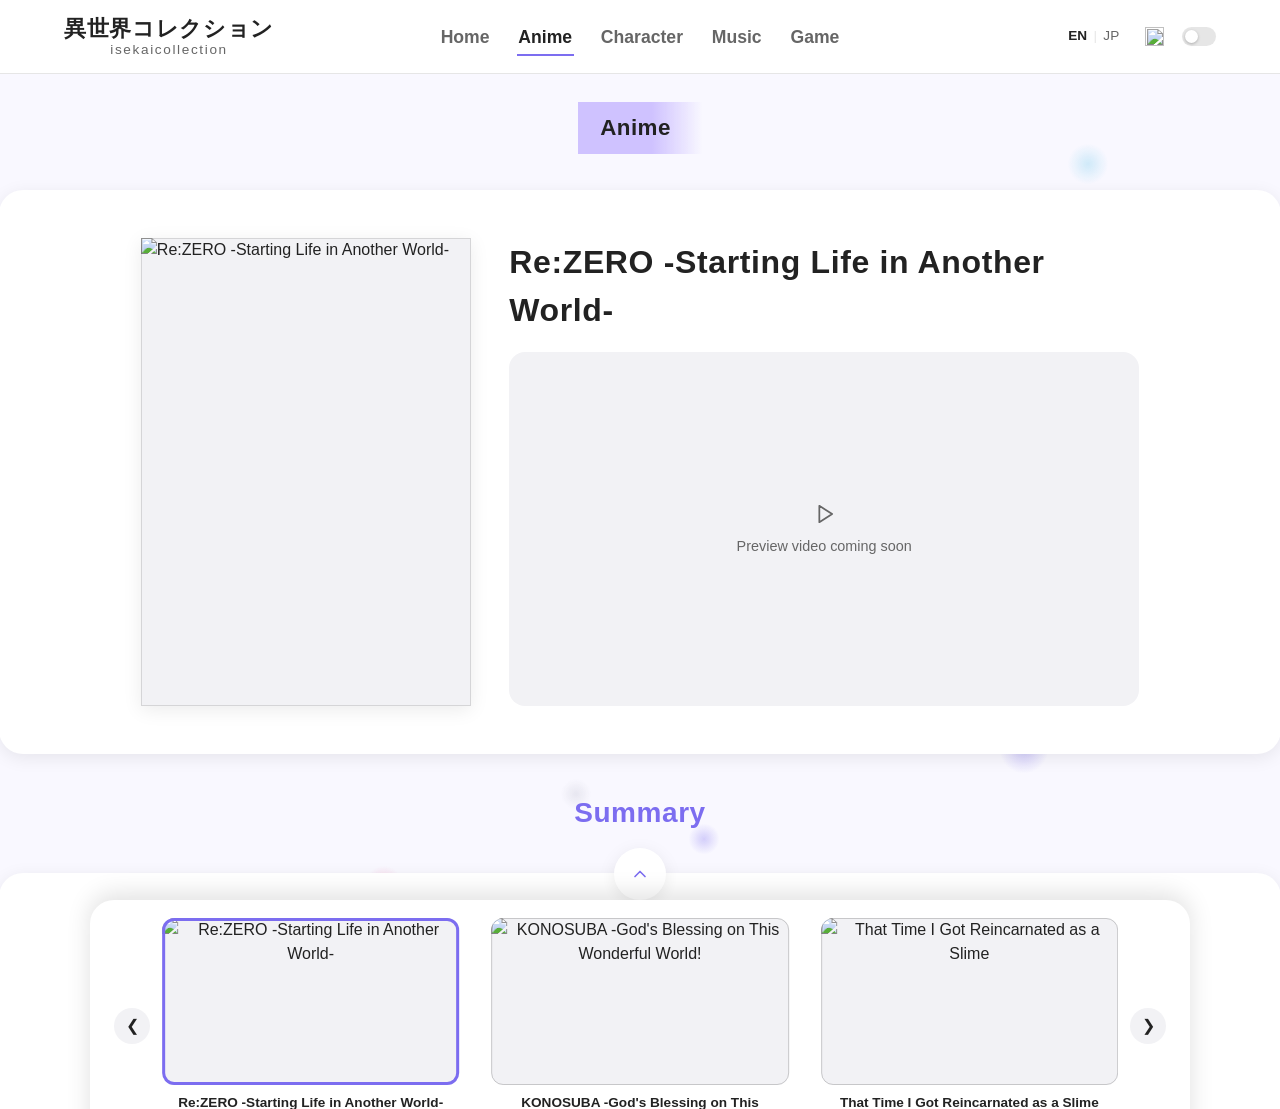
==== commit fe0e2850: "Checkpoint: before bottom drawer embed-on-scroll feature Restore point covering the anime/character " ====
--- a/anime.html
+++ b/anime.html
@@ -4,45 +4,28 @@
 <meta charset="UTF-8">
 <meta name="viewport" content="width=device-width, initial-scale=1.0">
 <title>Anime | 異世界コレクション</title>
-<link rel="icon" href="favicon.ico" sizes="16x16 32x32 48x48">
-<link rel="icon" type="image/png" href="assets/icons/favicon-32.png" sizes="32x32">
-<link rel="apple-touch-icon" href="assets/icons/apple-touch-icon.png">
-<link rel="stylesheet" href="css/style.css?v=234">
-<!-- Start downloading a page as soon as the pointer rests on a link to it,
-     so clicking through feels instant (browsers without support ignore this) -->
-<script type="speculationrules">
-{ "prefetch": [{ "where": { "href_matches": "/*" }, "eagerness": "moderate" }] }
-</script>
+<link rel="stylesheet" href="css/style.css?v=26">
 </head>
 <body>
-<script src="js/loader.js?v=8"></script>
 
 <header class="topbar">
   <div class="topbar-left">
     <a href="index.html" class="site-title">
-      <img class="title-chibi" src="assets/images/title/ram.png" width="20" height="34" alt="" draggable="false">
-      <span class="title-text">
-        <span class="title-top">異世界コレクション</span>
-        <span class="title-bottom">isekaicollection</span>
-      </span>
-      <img class="title-chibi" src="assets/images/title/rem.png" width="20" height="34" alt="" draggable="false">
+      <span class="title-top">異世界コレクション</span>
+      <span class="title-bottom">isekaicollection</span>
     </a>
   </div>
 
   <nav class="main-nav">
-    <span class="nav-group nav-group-start">
-      <a href="index.html" class="nav-link" data-i18n="nav.home">Home</a>
-      <a href="anime.html" class="nav-link active" data-i18n="nav.anime">Anime</a>
-    </span>
-    <a href="character.html" class="nav-link" data-i18n="nav.character">Character</a>
-    <span class="nav-group nav-group-end">
-      <a href="music.html" class="nav-link" data-i18n="nav.music">Music</a>
-      <a href="games.html" class="nav-link" data-i18n="nav.game">Game</a>
-    </span>
+    <a href="index.html" class="nav-link">Home</a>
+    <a href="anime.html" class="nav-link active">Anime</a>
+    <a href="character.html" class="nav-link">Character</a>
+    <a href="music.html" class="nav-link">Music</a>
+    <a href="games.html" class="nav-link">Game</a>
   </nav>
 
   <div class="topbar-right">
-    <div class="lang-toggle">
+    <div class="lang-toggle" aria-hidden="true">
       <span class="lang-option active">EN</span>
       <span class="lang-divider">|</span>
       <span class="lang-option">JP</span>
@@ -50,7 +33,7 @@
 
     <div class="music-control">
       <button id="musicToggle" class="music-toggle" aria-haspopup="dialog" aria-expanded="false" aria-label="Open Now Playing">
-        <img class="icon-note" src="assets/images/home/Sound.webp" alt="">
+        <img class="icon-note" src="assets/images/home/Sound.png" alt="">
       </button>
 
       <label class="music-switch" aria-label="Play or pause background music">
@@ -131,7 +114,7 @@
 
   <section class="character-hero" aria-label="Anime">
     <h1 class="character-hero-title">
-      <span class="title-content" data-i18n="page.anime">Anime</span>
+      <span class="title-content">Anime</span>
       <span class="title-cover" aria-hidden="true"></span>
     </h1>
   </section>
@@ -140,31 +123,27 @@
 
 </main>
 
-<div class="anime-drawer-anchor" id="animeDrawerAnchor" aria-hidden="true"></div>
-<div class="anime-drawer drawer-separate" id="animeDrawer">
-  <button class="anime-drawer-handle" id="animeDrawerHandle" aria-expanded="false" aria-label="Browse anime" data-i18n-aria="anime.browse">
+<div class="anime-drawer" id="animeDrawer">
+  <button class="anime-drawer-handle" id="animeDrawerHandle" aria-expanded="false" aria-label="Browse anime">
     <svg viewBox="0 0 24 24" fill="none" stroke="currentColor" stroke-width="2" stroke-linecap="round" stroke-linejoin="round"><polyline points="6 15 12 9 18 15"/></svg>
   </button>
   <div class="anime-drawer-panel">
-    <button class="drawer-nav drawer-nav-left" id="drawerPrev" aria-label="Previous anime" data-i18n-aria="anime.prev">&#10094;</button>
+    <button class="drawer-nav drawer-nav-left" id="drawerPrev" aria-label="Previous anime">&#10094;</button>
     <div class="anime-drawer-viewport">
       <div class="anime-drawer-track" id="animeDrawerTrack"></div>
     </div>
-    <button class="drawer-nav drawer-nav-right" id="drawerNext" aria-label="Next anime" data-i18n-aria="anime.next">&#10095;</button>
+    <button class="drawer-nav drawer-nav-right" id="drawerNext" aria-label="Next anime">&#10095;</button>
   </div>
 </div>
 
-<button id="backToTop" class="back-to-top" aria-label="Back to top" data-i18n-aria="aria.backToTop">
+<button id="backToTop" class="back-to-top" aria-label="Back to top">
   <span class="icon-totop-flip">
     <img class="icon-totop" src="assets/images/home/pyroxene.png" alt="Back to top">
   </span>
 </button>
 
-<script src="js/i18n.js?v=10"></script>
-<script src="js/main.js?v=34"></script>
-<script src="js/animes.js?v=7"></script>
-<script src="js/browse-drawer.js?v=10"></script>
-<script src="js/page-title.js?v=3"></script>
-<script src="js/anime-page.js?v=35"></script>
+<script src="js/main.js?v=9"></script>
+<script src="js/animes.js?v=2"></script>
+<script src="js/anime-page.js?v=11"></script>
 </body>
 </html>
--- a/css/style.css
+++ b/css/style.css
@@ -1,11 +1,5 @@
 /* ===== Variables ===== */
 :root {
-  /* Room for Netlify's "Powered by Netlify" badge in the bottom-right
-     corner of the live site: js/main.js sets this to the badge's visible
-     height + a 4px gap once the badge appears. The crystal and the phone
-     mini player use max(their usual bottom offset, this), so they sit just
-     on top of the badge. 0 when there's no badge (e.g. running locally). */
-  --badge-space: 0px;
   --bg: #ffffff;
   --text: #222222;
   --text-soft: #666666;
@@ -48,12 +42,7 @@
 .sparkle-bg,
 .character-page,
 .favorites,
-.preview-sections-wrap,
-/* the page behind them too, so a short page on a tall screen (e.g.
-   character.html at 2560×1440) keeps the dots below its content instead
-   of ending on plain white */
-body:has(> main.sparkle-bg),
-body:has(> main.character-page) {
+.preview-section {
   background-color: #f9f8ff;
   background-image: var(--sparkle-dots);
   background-size: 100% 900px;
@@ -69,17 +58,6 @@
 
 html {
   scroll-behavior: smooth;
-  /* stop iPhone Safari enlarging text on its own (it did in the shrunk
-     game panels, pushing names past their boxes) */
-  -webkit-text-size-adjust: 100%;
-  text-size-adjust: 100%;
-  /* The full-bleed panels/video are 1-2px wider than the screen on purpose
-     (no hairline gaps at the edges). iPhone Safari ignores body's
-     overflow-x: hidden, so the page could slide sideways by that much and
-     show a thin white strip down the right edge. clip (not hidden) cuts it
-     off without turning html into a scroll box, which would stop the
-     video banner's position: sticky from pinning. */
-  overflow-x: clip;
 }
 
 body {
@@ -88,10 +66,6 @@
   font-family: "Hiragino Kaku Gothic ProN", "Yu Gothic", "Meiryo", "Segoe UI", sans-serif;
   line-height: 1.5;
   overflow-x: hidden;
-  /* clip, like html above: with html no longer "visible", a plain hidden
-     here would make body its own scroll box and break position: sticky.
-     (Browsers without clip ignore both and keep the hidden.) */
-  overflow-x: clip;
 }
 
 a {
@@ -129,68 +103,32 @@
   z-index: 10;
   background: var(--bg);
   display: grid;
-  /* Two equal outer columns keep the menu (and キャラクター, its middle link)
-     in the exact centre of the page. The title sits centred in the space left
-     of the menu, so screen edge → Ram equals Rem → ホーム. */
-  grid-template-columns: minmax(0, 1fr) auto minmax(0, 1fr);
-  align-items: center;
-  row-gap: 1rem;
-  padding: 1rem 0; /* no side padding, or the centre would shift */
+  grid-template-columns: 1fr auto 1fr;
+  align-items: center;
+  gap: 1rem;
+  padding: 1rem 5vw;
   border-bottom: 1px solid var(--border);
 }
 
 .topbar-left {
-  justify-self: center;
-  /* --nav-lead (set by main.js) is the empty bit before ホーム when the right
-     half of the menu is the longer one; the negative margin lets the title
-     centre on ホーム itself instead of the menu's box. */
-  margin-right: calc(-1 * var(--nav-lead, 0px));
-}
-
-/* Ram on the left, Rem on the right of the two-line title (pixel art from
-   D:\Asepritertwork
-am&rem.png, saved at 4x in assets/images/title/).
-   --tu shrinks the whole title a little on narrower screens so
-   the even gaps never get cramped. */
+  justify-self: start;
+}
+
 .site-title {
-  --tu: clamp(0.8rem, calc(1.6vw - 0.2rem), 1rem); /* full size from 1200px */
-  display: flex;
-  align-items: center;
-  gap: calc(0.6 * var(--tu));
-  -webkit-user-drag: none;
-}
-
-.title-text {
   display: flex;
   flex-direction: column;
   line-height: 1.15;
-}
-
-.title-chibi {
-  height: calc(2.65 * var(--tu)); /* about the two title lines */
-  width: auto;
-  flex-shrink: 0;
-  image-rendering: pixelated; /* keep the pixel art crisp, never blurred */
-  pointer-events: none;
-  user-select: none;
-}
-
-@media (max-width: 700px) {
-  .title-chibi {
-    height: 2.3rem;
-  }
+  -webkit-user-drag: none;
 }
 
 .title-top {
-  font-size: calc(1.4 * var(--tu, 1rem));
+  font-size: 1.4rem;
   font-weight: 600;
   letter-spacing: 0.03em;
-  /* never broken onto two lines when the (Japanese) menu is long */
-  white-space: nowrap;
 }
 
 .title-bottom {
-  font-size: calc(0.85 * var(--tu, 1rem));
+  font-size: 0.85rem;
   color: var(--text-soft);
   text-align: center;
   text-transform: lowercase;
@@ -198,25 +136,13 @@
 }
 
 .main-nav {
-  /* Home Anime | Character | Music Game: the two side groups get equal
-     widths, so Character is always the exact middle. */
-  --nav-gap: clamp(0.9rem, 2vw, 1.8rem);
-  display: grid;
-  grid-template-columns: 1fr auto 1fr;
-  align-items: center;
-  column-gap: var(--nav-gap);
-  white-space: nowrap; /* one row; the top bar stacks under 960px instead */
+  justify-self: center;
+  display: flex;
+  flex-wrap: wrap;
+  justify-content: center;
+  gap: clamp(0.9rem, 2vw, 1.8rem);
   font-size: 1.1rem;
   font-weight: 600;
-}
-
-.nav-group {
-  display: flex;
-  gap: var(--nav-gap);
-}
-
-.nav-group-start {
-  justify-content: flex-end;
 }
 
 .nav-link {
@@ -250,7 +176,6 @@
 
 .topbar-right {
   justify-self: end;
-  margin-right: clamp(1rem, 3vw, 2.5rem);
   display: flex;
   align-items: center;
   gap: 1.1rem;
@@ -264,10 +189,7 @@
   height: 2.25rem;
   border-radius: 50%;
   color: var(--text-soft);
-  transition:
-    color 0.25s ease,
-    background 0.25s ease,
-    transform 0.2s ease;
+  transition: color 0.25s ease, background 0.25s ease, transform 0.2s ease;
 }
 
 .music-toggle:hover {
@@ -385,10 +307,7 @@
   align-items: center;
   justify-content: center;
   color: rgba(255, 255, 255, 0.8);
-  transition:
-    color 0.2s ease,
-    background 0.2s ease,
-    transform 0.15s ease;
+  transition: color 0.2s ease, background 0.2s ease, transform 0.15s ease;
   z-index: 2;
 }
 
@@ -421,9 +340,7 @@
   height: 100%;
   border-radius: 1.1rem;
   overflow: hidden;
-  box-shadow:
-    0 20px 45px -15px rgba(0, 0, 0, 0.55),
-    inset 0 0 0 1px rgba(255, 255, 255, 0.25);
+  box-shadow: 0 20px 45px -15px rgba(0, 0, 0, 0.55), inset 0 0 0 1px rgba(255, 255, 255, 0.25);
 }
 
 .player-art svg,
@@ -538,9 +455,7 @@
   padding: 0.4rem;
   border-radius: 0.6rem;
   color: rgba(255, 255, 255, 0.6);
-  transition:
-    color 0.2s ease,
-    transform 0.15s ease;
+  transition: color 0.2s ease, transform 0.15s ease;
 }
 
 .player-btn:hover {
@@ -570,9 +485,7 @@
   align-items: center;
   justify-content: center;
   box-shadow: 0 12px 28px -10px rgba(0, 0, 0, 0.6);
-  transition:
-    transform 0.15s ease,
-    background 0.2s ease;
+  transition: transform 0.15s ease, background 0.2s ease;
 }
 
 .player-play:hover {
@@ -631,22 +544,6 @@
   user-select: none;
 }
 
-/* EN / JP buttons (wired up by js/i18n.js) */
-.lang-option {
-  cursor: pointer;
-  border-radius: 4px;
-  transition: color 0.2s ease;
-}
-
-.lang-option:hover {
-  color: var(--text);
-}
-
-.lang-option:focus-visible {
-  outline: 2px solid var(--accent);
-  outline-offset: 2px;
-}
-
 .lang-option.active {
   color: var(--text);
   font-weight: 600;
@@ -700,9 +597,7 @@
   display: inline-block;
   opacity: 0;
   transform: translateY(6px);
-  transition:
-    opacity 0.35s ease,
-    transform 0.35s ease;
+  transition: opacity 0.35s ease, transform 0.35s ease;
 }
 
 .section-label.revealed .letter {
@@ -818,9 +713,7 @@
   height: 0.6rem;
   border-radius: 50%;
   background: var(--border);
-  transition:
-    background 0.25s ease,
-    transform 0.25s ease;
+  transition: background 0.25s ease, transform 0.25s ease;
 }
 
 .dot.active {
@@ -850,15 +743,10 @@
    everywhere else. Total height = the video panel itself + top overlap +
    hold + bottom overlap. */
 .video-banner {
-  /* The pinned panel is always the full screen height — capping it (it
-     used to be min(100vh, 860px)) left the white page showing as a line /
-     strip under the video on screens taller than 860px. The overlaps keep
-     the cap, so the top overlap still stays under Favourite's height. */
-  --vb-panel: 100vh;
-  --vb-scale: min(100vh, 860px);
-  --vb-top-overlap: calc(var(--vb-scale) * 0.6);
-  --vb-bottom-overlap: calc(var(--vb-scale) * 1.2);
-  --vb-hold: calc(var(--vb-scale) * 0.2326);
+  --vb-panel: min(100vh, 860px);
+  --vb-top-overlap: calc(var(--vb-panel) * 0.6);
+  --vb-bottom-overlap: calc(var(--vb-panel) * 1.2);
+  --vb-hold: calc(var(--vb-panel) * 0.2326);
   position: relative;
   z-index: 1;
   height: calc(var(--vb-panel) + var(--vb-top-overlap) + var(--vb-hold) + var(--vb-bottom-overlap));
@@ -888,37 +776,6 @@
   display: block;
 }
 
-/* Phones: the top bar + Favourite fill the whole first screen (100svh:
-   the screen with Safari's toolbars showing, as it is when the page
-   opens), the carousel centered in it, so the page opens neatly on just
-   that and the video comes up from below once you scroll. --topbar-h is
-   measured by js/main.js. */
-@media (max-width: 700px) {
-  .favorites {
-    min-height: calc(100vh - var(--topbar-h, 0px));
-    min-height: calc(100svh - var(--topbar-h, 0px));
-    justify-content: center;
-    padding-bottom: clamp(1.5rem, 4vw, 3rem);
-  }
-}
-
-/* Phones: WIT Studio's phone version — no hold. The panels above and
-   below leave just a 16:9 window (the video's own shape at the screen's
-   width) between them, and the video is pinned full-screen behind the
-   page for the whole time that window is on screen, so the window slides
-   up past a still video. Both overlaps are a full screen, so the pinned
-   panel starts before the window scrolls in from the bottom and lets go
-   only after it has left the top: there's never an edge to see. */
-@media (max-width: 700px) {
-  .video-banner {
-    --vb-panel: 100vh;
-    --vb-panel: 100lvh;
-    height: calc(var(--vb-panel) * 2 + 56.25vw);
-    margin-top: calc(var(--vb-panel) * -1);
-    margin-bottom: calc(var(--vb-panel) * -1);
-  }
-}
-
 /* ===== Preview Sections (Anime / Character / Music / Game) ===== */
 /* One shared measurement drives both the horizontal purple gutter beside
    each flush panel and the vertical purple gap between stacked panels, so
@@ -940,10 +797,9 @@
   z-index: 2;
   width: calc(100% + 2px);
   margin-left: -1px;
-  /* Anime's rounded top, over the video. The sparkle dots are painted
-     here, once, behind all four sections (not per section): restarting
-     the pattern at each section's top sliced dots in half where one
-     section met the next, and left a hairline seam between them. */
+}
+
+.anime-section {
   border-radius: 20px 20px 0 0;
 }
 
@@ -1027,9 +883,7 @@
   display: inline-block;
   opacity: 0;
   transform: translateY(6px);
-  transition:
-    opacity 0.35s ease,
-    transform 0.35s ease;
+  transition: opacity 0.35s ease, transform 0.35s ease;
 }
 
 .section-header.revealed h2 .letter {
@@ -1049,68 +903,14 @@
   margin: -1rem -1.5rem -0.25rem;
 }
 
-/* Game used to get a special lopsided padding-left here to force it to the
-   true center of the viewport (flush-left panels land off-center under the
-   shared .preview-window rule below in a way flush-right ones don't) — but
-   that lopsidedness was exactly what made a card sliding out the left edge
-   vanish abruptly while the right edge let a sliver of the next card peek
-   through. Removed so Game just uses the same plain symmetric rule Anime
-   does: same gap from its panel's edge, same card size, same drag feel,
-   mirrored left-for-right since it's flush on the opposite side. Trade-off
-   (chosen deliberately): the row may sit slightly off the viewport's true
-   center rather than dead-on.
-
-   Measured result of that shared rule: Anime ends up with a 64px gap
-   panel-edge-to-card on its left and 112px on its right (an LTR quirk of
-   the width:100%-plus-both-margins box math above, not anything either
-   section's own rule controls directly). To make Game a genuine mirror
-   rather than an identical copy, it needs those two numbers on the
-   opposite sides — 112px on the left, 64px on the right.
-
-   That resting position (112 / 64) is one concern; how much *invisible*
-   room sits beyond it before overflow:hidden actually clips something is
-   a separate one — padding controls both at once, which is why splitting
-   the needed offset between margin and padding (instead of dumping it
-   all into padding, or all into margin) matters here:
-     - margin shifts the box itself, so it moves the resting position
-       without adding any clip buffer.
-     - padding pushes the *content* in from the box's own edges, so it
-       adds clip buffer AND moves the resting position by the same
-       amount.
-   Splitting each side's total between them keeps the resting position
-   fixed while choosing the buffer independently: right needed more
-   buffer (0px wasn't enough headroom for .preview-card:hover's
-   scale(1.07) rotate(-2deg) — that grows a 331px-wide card by roughly
-   12px per side before the rotation adds a few more, so Stellar Blade's
-   hover was clipping straight into the panel edge with nothing to grow
-   into) and left needed less (48px was enough headroom that a card
-   sliding out that side stayed visible well past where it should already
-   have been covered). Both now get the same 24px — enough for the hover
-   effect, tight enough that an exiting card is covered promptly:
-     - right (needs +24px more buffer than before, resting position
-       unchanged at 64 = panel's 64px padding + 0 net from margin+padding
-       here): margin-right -24px, padding-right 24px (-24 + 24 = 0, same
-       net as before).
-     - left (needs -24px less buffer than before, resting position
-       unchanged at 112 = panel's 64px padding + 48px net from margin+
-       padding here): margin-left 24px, padding-left 24px (24 + 24 = 48,
-       same net as before).
-   width:auto (overriding the shared rule's width:100%) is what makes
-   this safe to do at all — with width and both margins specified,
-   width:100% would leave the box over-constrained, and the CSS spec's
-   fixed tie-break for that (in LTR, margin-right's specified value gets
-   silently ignored and recalculated) is exactly the quirk that produced
-   the uneven 64/112 split in the first place. width:auto instead treats
-   width as the one free variable, solved from the two margins actually
-   given — both are honored exactly as written, and the box still comes
-   out 1090px wide (matching what 100% resolved to before) since the two
-   new margins offset each other by design. */
+/* Game is the mirror image of Anime (flush left instead of right), but the
+   correction isn't symmetric: the bleed margin shifts the track the same
+   direction regardless of which side the panel is flush to, so for Anime
+   it happens to cancel most of the panel's own off-center offset, while
+   for Game it compounds it instead — measured ~66px off true center
+   without this. */
 .game-section .preview-window {
-  width: auto;
-  margin-left: 24px;
-  margin-right: -24px;
-  padding-left: 24px;
-  padding-right: 24px;
+  padding-left: calc(4.5rem + var(--panel-gutter));
 }
 
 .preview-track {
@@ -1139,12 +939,6 @@
   pointer-events: none;
 }
 
-/* copies of the cards that let phones swipe round in a loop
-   (js/main.js); desktop uses the slider instead */
-.preview-track .loop-clone {
-  display: none;
-}
-
 .preview-item {
   flex: 0 0 calc((100% - 2 * clamp(0.75rem, 2vw, 1.5rem)) / 3);
   min-width: 0;
@@ -1155,9 +949,7 @@
 
 .preview-card {
   aspect-ratio: 16 / 9;
-  transition:
-    transform 0.3s ease,
-    box-shadow 0.3s ease;
+  transition: transform 0.3s ease, box-shadow 0.3s ease;
   will-change: transform;
 }
 
@@ -1232,7 +1024,7 @@
   left: 0;
   height: 100%;
   border-radius: 999px;
-  background: var(--accent);
+  background: var(--gradient);
   cursor: grab;
 }
 
@@ -1252,10 +1044,7 @@
   font-weight: 600;
   font-size: 0.85rem;
   white-space: nowrap;
-  transition:
-    background 0.25s ease,
-    gap 0.25s ease,
-    transform 0.25s ease;
+  transition: background 0.25s ease, gap 0.25s ease, transform 0.25s ease;
 }
 
 .more-pill:hover {
@@ -1413,10 +1202,7 @@
   position: relative;
   z-index: 2;
   margin-top: 0.5rem;
-  /* artist names only (no "Re:ZERO Music ft. …"), kept on one line —
-     "MYTH & ROID" ran a little wider than its 90px icon on phones and
-     wrapped */
-  white-space: nowrap;
+  min-height: 2.4em;
   font-size: 0.85rem;
   font-weight: 600;
   line-height: 1.2;
@@ -1482,12 +1268,7 @@
   letter-spacing: 0.02em;
   color: var(--text);
   padding: 0.4em 1.4em 0.4em 1em;
-  background: linear-gradient(
-    90deg,
-    rgba(207, 194, 255, 1) 0%,
-    rgba(207, 194, 255, 1) 60%,
-    rgba(207, 194, 255, 0) 100%
-  );
+  background: linear-gradient(90deg, rgba(207, 194, 255, 1) 0%, rgba(207, 194, 255, 1) 60%, rgba(207, 194, 255, 0) 100%);
   opacity: 0;
 }
 
@@ -1540,13 +1321,6 @@
 
 .char-select-item.active .char-name {
   color: var(--accent);
-}
-
-/* Artist names on one line ("MYTH & ROID", "Rie Takahashi" wrapped onto
-   two under the 90px icons on phones) — the name just runs a little wider
-   than its icon, still centered under it. */
-.music-page .char-select-item .char-name {
-  white-space: nowrap;
 }
 
 /* Soft glow behind the character art — shares the media's grid cell (same
@@ -1617,14 +1391,8 @@
    height. Fixing height instead keeps every character the same size on the
    page regardless of how its source file happens to be cropped. */
 .character-detail-media.cutout {
-  /* width worked out from the height and the image's own ratio (--ar,
-     set inline by js/character-page.js) rather than left to aspect-ratio
-     with width: auto — iPhone Safari could size that box differently in
-     this grid, and the effects (Emilia's crystal and axe) are placed as
-     percentages of it, so they ended up in the wrong spots there. */
-  --cutout-h: clamp(320px, 46vw, 520px);
-  width: calc(var(--cutout-h) * var(--ar, 3 / 4));
-  height: var(--cutout-h);
+  width: auto;
+  height: clamp(320px, 46vw, 520px);
   border-radius: 0;
   outline: none;
   box-shadow: none;
@@ -1655,13 +1423,7 @@
 .character-detail-media .character-effect-img {
   position: absolute;
   height: auto;
-  /* centred on its left/top spot with the translate property, kept apart
-     from the float animation below (which only moves it up and down):
-     iPhone Safari works out a % translate inside a running animation once,
-     when it starts — on a fresh page load that's before the picture has
-     loaded (0×0), so the crystal and axe sat off their spots until the
-     panel was redrawn (switching character or language) */
-  translate: -50% -50%;
+  transform: translate(-50%, -50%);
   pointer-events: none;
   z-index: 2;
   filter: drop-shadow(0 6px 16px rgba(80, 140, 255, 0.45));
@@ -1671,10 +1433,10 @@
 @keyframes character-effect-float {
   0%,
   100% {
-    transform: translateY(0);
+    transform: translate(-50%, -50%) translateY(0);
   }
   50% {
-    transform: translateY(-10px);
+    transform: translate(-50%, -50%) translateY(-10px);
   }
 }
 
@@ -1696,22 +1458,22 @@
 }
 
 /* Two columns, filled in source order — Name/CV, Age/Birthday, then
-   Height/Voice. */
+   Height/Weight. */
 /* Content-sized columns (not repeat(2, 1fr), which split the info column
    50/50 regardless of how short the actual label/value text is) — that
    left a wide gap of empty leftover space between e.g. "Emilia" and "CV:"
    on top of the explicit column-gap. Sizing each column to its own
-   content instead puts CV/Height/Voice right up against Name/Age/
+   content instead puts CV/Height/Weight right up against Name/Age/
    Birthday, with just the gap between them. */
 .character-stat-grid {
   display: grid;
   /* Column 1 (Name/Age/Birthday) is a fixed width instead of max-content,
-     so column 2 (CV/Height/Voice) always starts at the same x position
+     so column 2 (CV/Height/Weight) always starts at the same x position
      regardless of how long a given character's birthday text is. 13rem
      comfortably fits the longest line seen so far ("Birthday: September
      23" at ~11.5rem) with room to spare. Column 2 stays max-content since
-     its own values are allowed to run wider without affecting column 1's
-     position. */
+     its own values (e.g. Ram's sentence-length weight) are allowed to run
+     wider without affecting column 1's position. */
   grid-template-columns: 13rem max-content;
   column-gap: 2.5rem;
   row-gap: 0.5rem;
@@ -1725,31 +1487,6 @@
 
 .character-stat-value {
   color: var(--text);
-}
-
-.voice-play-btn {
-  display: inline-flex;
-  align-items: center;
-  justify-content: center;
-  width: 26px;
-  height: 26px;
-  border: none;
-  border-radius: 50%;
-  background: var(--accent);
-  color: #ffffff;
-  cursor: pointer;
-  vertical-align: middle;
-  transition:
-    background 0.2s ease,
-    transform 0.15s ease;
-}
-
-.voice-play-btn:hover {
-  background: var(--accent-dark);
-}
-
-.voice-play-btn:active {
-  transform: scale(0.9);
 }
 
 /* Narrower than the full info column (was 40em, stretching lines all the
@@ -1764,12 +1501,9 @@
 }
 
 @media (max-width: 700px) {
-  /* overflow-x: effect images (e.g. Emilia's ice axe) may hang past the
-     art; trim them at the screen edge instead of widening the page */
   .character-detail {
     grid-template-columns: 1fr;
     text-align: center;
-    overflow-x: clip;
   }
 
   .character-detail-media {
@@ -1786,124 +1520,6 @@
 
   .character-stat-grid {
     justify-content: center;
-    /* both columns sized to their text, tighter gap, so the two columns
-       fit a phone's width instead of running off the right edge */
-    grid-template-columns: max-content max-content;
-    column-gap: 1.25rem;
-    font-size: 0.9rem;
-    /* the block as a whole is centered, but inside it each column lines
-       up on the left like the desktop's (Name / Age / Birthday, then CV /
-       Height / Voice), instead of every line centered on its own */
-    text-align: left;
-  }
-
-  /* Centred on the character's face, not the picture's box: --head-x
-     (headX in characters.js, % across the art) is slid to the box's
-     middle, and the box sits in the middle of the screen. Replaces the
-     per-character desktop offsetX/offsetY/scale (inline transform, tuned
-     for the two-column layout), which would push the art off-centre. */
-  .character-detail-media.cutout {
-    transform: translateX(calc(50% - var(--head-x, 50%))) !important;
-  }
-
-  .character-detail-media.cutout[data-id="zero-two"] {
-    /* zerotwo.png is 290×660 with transparent padding; imageAspect
-       (193 / 625) is just her visible pixels, which squeezed the whole
-       padded file into a narrow box and left her ~225px tall. Use the real
-       file shape and size it so her visible figure is ~320px tall like the
-       others (625 visible px → ~2 image px per screen px, so still crisp). */
-    aspect-ratio: 290 / 660 !important;
-    --ar: 290 / 660 !important;
-    --cutout-h: 338px;
-  }
-
-  /* Emilia's ice axe, closer in and a little smaller: centred on her face
-     the art moves right, and the axe's desktop spot (112% across, 75%
-     wide) ran past the screen's right edge */
-  .character-detail-media.cutout[data-id="emilia"] .character-effect-img[src*="axe"] {
-    left: 100% !important;
-    width: 62% !important;
-  }
-
-  /* Page title (Anime / Character / Music / Game): 8px here + the hero's
-     own 8px bottom padding = 16px from the title down to the first panel,
-     matching the 16px from the top bar down to the title. */
-  .character-hero + .char-select,
-  .character-hero + .anime-detail {
-    padding-top: 8px;
-  }
-
-  /* Picker panel (characters / artists): edge to edge. */
-  .char-select {
-    padding-left: 0;
-    padding-right: 0;
-  }
-
-  .char-select-track {
-    width: 100%;
-    border-radius: 28px;
-    padding: 1.25rem 5vw;
-  }
-
-  /* Character page only (music.html reuses .char-select for its artist
-     picker): icons laid out as an X — four corners + one in the middle.
-     Each icon spans two half-rows, so the middle one sits between the top
-     and bottom pairs. */
-  .character-page:not(.music-page) .char-select-track {
-    display: grid;
-    grid-template-columns: repeat(3, auto);
-    grid-template-rows: repeat(4, auto);
-    justify-content: space-between;
-    gap: 0.8rem 0;
-  }
-
-  .character-page:not(.music-page) .char-select-item {
-    width: clamp(90px, 27vw, 130px);
-  }
-
-  .char-select-item[data-id="ram"] {
-    grid-area: 1 / 1 / 3 / 2;
-  } /* top left */
-  .char-select-item[data-id="zero-two"] {
-    grid-area: 1 / 3 / 3 / 4;
-  } /* top right */
-  .char-select-item[data-id="emilia"] {
-    grid-area: 2 / 2 / 4 / 3;
-  } /* middle */
-  .char-select-item[data-id="rimuru"] {
-    grid-area: 3 / 1 / 5 / 2;
-  } /* bottom left */
-  .char-select-item[data-id="frieren"] {
-    grid-area: 3 / 3 / 5 / 4;
-  } /* bottom right */
-
-  /* Music's artists: a tidy 2×2 (the full-width panel would otherwise fit
-     3 + a lone 4th) */
-  .music-page .char-select-track {
-    display: grid;
-    grid-template-columns: repeat(2, auto);
-    justify-content: space-evenly;
-  }
-
-  /* the same 16px as title → artist panel down to the song list (or to
-     the player, and from the player to the list, while it's open) */
-  .music-page .char-select {
-    padding-bottom: 16px;
-  }
-
-  .music-page .music-stage.is-open .music-stage-inner {
-    padding-bottom: 16px;
-  }
-
-  /* The other panels edge to edge too (same full-bleed breakout as
-     .anime-hero-panel): Anime's summary, Game's team, Music's song list.
-     "main" for specificity — their base rules come later in this file. */
-  main .anime-summary-panel,
-  main .team-panel,
-  .music-page .song-panel {
-    width: calc(100vw + 2px);
-    max-width: none;
-    margin-left: calc(-50vw + 50% - 1px);
   }
 }
 
@@ -2025,7 +1641,6 @@
    actual "fit within the cover's height, else fill the column" math is
    done in JS instead, in real pixels. */
 .anime-video-slot {
-  position: relative;
   width: 100%;
   aspect-ratio: 16 / 9;
   border-radius: 1rem;
@@ -2038,131 +1653,6 @@
   height: 100%;
   object-fit: cover;
   display: block;
-}
-
-/* Fullscreen (the native controls' expand button): the whole video with
-   black bars, like YouTube — "cover" above would crop it to the screen's
-   shape, a zoomed-in strip on a phone held upright */
-.anime-preview-video:fullscreen {
-  object-fit: contain;
-  background: #000;
-}
-
-.anime-preview-video:-webkit-full-screen {
-  object-fit: contain;
-  background: #000;
-}
-
-/* the same, set by js/anime-page.js on fullscreenchange — a backup for
-   browsers whose own fullscreen styling wins over the pseudo-class rules */
-.anime-preview-video.is-fullscreen {
-  object-fit: contain !important;
-  background: #000 !important;
-}
-
-/* Over the slot while the video plays in its picture-in-picture window
-   (js/anime-page.js): the anime's landscape carousel picture, whole, on
-   black. Above the video, below the play button. */
-.anime-video-pip {
-  position: absolute;
-  inset: 0;
-  width: 100%;
-  height: 100%;
-  object-fit: contain;
-  background: #000;
-  z-index: 1;
-  pointer-events: none;
-}
-
-.anime-video-pip[hidden] {
-  display: none;
-}
-
-/* Stands in for the native play control until playback actually starts
-   (see js/anime-page.js) — a dark scrim over the full poster plus a
-   centered circle, rather than a small button in a corner, so the whole
-   preview reads as "click to play" the way the WitStudio-style reference
-   this was modeled on does. */
-.anime-video-play {
-  position: absolute;
-  inset: 0;
-  display: flex;
-  align-items: center;
-  justify-content: center;
-  border: none;
-  margin: 0;
-  padding: 0;
-  background: rgba(0, 0, 0, 0.5);
-  cursor: pointer;
-  z-index: 2;
-  outline: none;
-  -webkit-tap-highlight-color: transparent;
-}
-
-.anime-video-play.is-hidden {
-  display: none;
-}
-
-/* Invisible tap/click-to-pause layer over the playing video's picture
-   (js/anime-page.js), stopping short of the native control bar along the
-   bottom so the scrubber, volume and fullscreen buttons stay usable */
-.anime-video-tap {
-  position: absolute;
-  top: 0;
-  left: 0;
-  right: 0;
-  bottom: 56px;
-  z-index: 1;
-  cursor: pointer;
-  -webkit-tap-highlight-color: transparent;
-}
-
-.anime-video-tap[hidden] {
-  display: none;
-}
-
-.anime-video-play-icon {
-  display: flex;
-  align-items: center;
-  justify-content: center;
-  width: 5rem;
-  height: 5rem;
-  border-radius: 50%;
-  border: 6.5px solid rgba(255, 255, 255, 0.9);
-  /* No background of its own on purpose — matches the WitStudio reference:
-     the ring is transparent, so whatever the scrim above is doing to the
-     video shows straight through the circle instead of the circle reading
-     as a separately-shaded patch. */
-  color: #fff;
-}
-
-.anime-video-play-icon svg {
-  /* Optical centering: a play triangle's own visual weight sits left of
-     its bounding box's true center, reading as "off-center" inside a
-     perfectly centered circle without this nudge. */
-  transform: translateX(2px);
-}
-
-/* Scoped to real hover-capable pointers (mice/trackpads) — on a touch
-   device ":hover" would otherwise get stuck "on" after a tap, since
-   there's no mouse to leave the element and clear it. Matches the same
-   guard the WitStudio reference uses for the same reason. */
-@media (any-hover: hover) {
-  .anime-video-play {
-    transition: background 0.4s;
-  }
-
-  .anime-video-play-icon {
-    transition: transform 0.4s;
-  }
-
-  .anime-video-play:hover {
-    background: rgba(38, 38, 38, 0.3);
-  }
-
-  .anime-video-play:hover .anime-video-play-icon {
-    transform: scale(0.9);
-  }
 }
 
 /* Shown instead of the <video> until a real clip is added in
@@ -2205,9 +1695,7 @@
   opacity: 0;
   transform: translateY(36px);
   /* Was 1s, then 1.8s — slower again (2s) per request. */
-  transition:
-    opacity 2s ease 0.1s,
-    transform 2s cubic-bezier(0.16, 1, 0.3, 1) 0.1s;
+  transition: opacity 2s ease 0.1s, transform 2s cubic-bezier(0.16, 1, 0.3, 1) 0.1s;
 }
 
 .anime-summary-heading.revealed {
@@ -2215,29 +1703,18 @@
   transform: translateY(0);
 }
 
-/* Styled like games.html's Team panel: 80% of the window's width,
-   centred, fully rounded, with a polka-dot gap below it (#animeDetail's
-   bottom padding) so it stays separate from the anime drawer that embeds
-   underneath (see .drawer-separate, set on anime.html's drawer). */
+/* Bottom corners square (not rounded) — this is the last panel on the
+   page (see .anime-detail's own padding-bottom: 0 below), so it runs
+   flush to the true end of the page instead of leaving a strip of the
+   sparkle background showing beneath it, the same reasoning
+   .game-section's own bottom corners use on the home page. */
 .anime-summary-panel {
-  width: 80vw;
-  margin-left: calc(50% - 40vw);
+  width: calc(100vw + 2px);
+  margin-left: calc(-50vw + 50% - 1px);
   background: var(--bg);
-  border-radius: 1.5rem;
+  border-radius: 1.5rem 1.5rem 0 0;
   box-shadow: var(--frame-shadow);
   padding: clamp(1.5rem, 4vw, 3rem) 5vw;
-}
-
-/* The break between the summary panel and the drawer. Padding, not a
-   margin on the panel: a bottom margin on the page's last element
-   collapses out through <main> onto the plain white <body>, losing the
-   polka dots. Equal to the whole gap between the hero (video) panel and
-   this panel above it — the hero panel's margin-bottom, the "Summary"
-   heading's line box (font-size x line-height 1.5) and its margin-bottom
-   — so the summary panel sits evenly between the two panels at any
-   screen size. */
-#animeDetail {
-  padding-bottom: calc(2 * clamp(1.5rem, 3vw, 2.5rem) + clamp(1.3rem, 3vw, 1.75rem) * 1.5);
 }
 
 .anime-summary-inner {
@@ -2262,781 +1739,6 @@
   text-align: left;
 }
 
-/* anime.html only (games.html reuses .anime-summary without the reveal):
-   the paragraph rises in from below the same way .anime-summary-heading
-   does, via .revealed from js/anime-page.js's IntersectionObserver */
-#animeDetail .anime-summary {
-  opacity: 0;
-  transform: translateY(36px);
-  transition:
-    opacity 2s ease 0.1s,
-    transform 2s cubic-bezier(0.16, 1, 0.3, 1) 0.1s;
-}
-
-#animeDetail .anime-summary.revealed {
-  opacity: 1;
-  transform: translateY(0);
-}
-
-/* ===== Game Detail Page (games.html) ===== */
-/* Reuses anime.html's full-bleed white panel (.anime-hero-panel) and its
-   Summary heading/panel — only the inside differs: a centered title on
-   top, then the 16:9 key art centered below it. */
-.game-hero-inner {
-  margin: 0 auto;
-  display: flex;
-  flex-direction: column;
-  align-items: center;
-}
-
-.game-title {
-  font-size: clamp(1.5rem, 3vw, 2rem);
-  font-weight: 700;
-  color: var(--text);
-  text-align: center;
-  margin-bottom: 1.1rem;
-}
-
-/* Source images are all 1920x1080, so a true 16:9 box shows them whole —
-   object-fit: cover is just a safety net for any future off-ratio image. */
-/* 60% of the window's width (not of the panel) so it stays the same share
-   of the screen at any size; below 700px it goes back to the full column
-   (see the media query below), since 60vw on a phone is too small to see. */
-.game-shot {
-  width: 60vw;
-  aspect-ratio: 16 / 9;
-  /* A touch rounder than the drawer thumbnails' 0.75rem, since this frame
-     is much bigger. overflow: hidden clips the image to the curve. */
-  border-radius: 1rem;
-  overflow: hidden;
-  outline: 1.5px solid rgba(0, 0, 0, 0.12);
-  outline-offset: -1.5px;
-  box-shadow: var(--frame-shadow);
-  background: var(--placeholder-bg);
-}
-
-.game-shot img {
-  width: 100%;
-  height: 100%;
-  object-fit: cover;
-  display: block;
-}
-
-/* Title, image and summary all share this one panel, so it's the last
-   thing on the page — square bottom corners and no bottom margin so it
-   runs flush to the end, same as anime.html's .anime-summary-panel. */
-.game-panel {
-  border-radius: 1.5rem 1.5rem 0 0;
-  margin-bottom: 0;
-}
-
-.game-summary {
-  margin-top: clamp(1.5rem, 3vw, 2.5rem);
-}
-
-/* A game with a Team block: the panel is no longer the last thing on the
-   page, so it gets its normal rounded bottom corners and gap back, and the
-   Team block sits below it on the polka-dot background */
-.game-panel--has-team {
-  border-radius: 1.5rem;
-  margin-bottom: 0;
-}
-
-/* ===== Game "Team" block (games.html, only for games with a `team`) =====
-   Modelled on Blue Archive's official Student List. Left column: the
-   selected unit's big portrait with its profile to the right, and the
-   icon grid underneath (starting at the same left edge as the portrait).
-   Right column: the full-body art, no frame, blending into the white
-   .team-panel. 81x81 list icons (cropped square from the bottom of the 404x456
-   portraits) and a 146x165 big portrait. */
-/* The polka-dot gaps above and below the "Team" heading are the same
-   size, so the heading sits evenly between the two panels */
-.team {
-  --team-gap: clamp(1.5rem, 3vw, 2.5rem);
-  max-width: 940px;
-  margin: 0 auto;
-  padding-top: var(--team-gap);
-  /* The break between the team panel and the game drawer, equal to the
-     whole break above the team panel (this padding-top, the "Team"
-     heading's line box — font-size x line-height 1.5 — and its
-     margin-bottom) so the panel sits evenly between the two at any screen
-     size. Padding, not a margin on .team-panel: a bottom margin on the
-     page's last element collapses out through .anime-detail and <main>,
-     landing on the plain white <body> instead of the polka dots. */
-  padding-bottom: calc(2 * var(--team-gap) + clamp(1.25rem, 2.4vw, 1.6rem) * 1.5);
-}
-
-/* White panel behind the portrait/icons/full-body art (the "Team" heading
-   stays above it on the polka dots). Same padding as the other panels
-   but 80% wide instead of full-bleed; fully rounded, with .team's bottom padding leaving
-   a polka-dot gap so it stays separate from the game drawer that embeds
-   underneath (see .drawer-separate). */
-.team-panel {
-  /* 80% of the window's width, centred */
-  width: 80vw;
-  margin-left: calc(50% - 40vw);
-  position: relative;
-  /* keeps the full-body art's slide-in inside
-     the panel, so the page never briefly scrolls sideways on phones */
-  overflow: clip;
-  background: var(--bg);
-  border-radius: 1.5rem;
-  box-shadow: var(--frame-shadow);
-  padding: clamp(1.5rem, 4vw, 3rem) 5vw;
-  --team-decor-inset: clamp(0.75rem, 1.5vw, 1.25rem);
-  /* the space above the school name = the space between it and the
-     portrait below, so the name sits evenly between the two */
-  --team-title-gap: 0.875rem;
-  /* the font leaves extra room under capital letters (space for g/y
-     tails), so the name is nudged down by this much to make the visible
-     gap above and below it equal */
-  --team-title-nudge: 3.1px;
-  /* the corner triangles are as wide as one small icon */
-  --team-tri-w: 81px;
-  padding-top: calc(var(--team-title-gap) + var(--team-title-nudge));
-  /* same as the top, to keep the panel compact; the bottom-left triangle
-     sits in the empty first slot of the icons' second row */
-  padding-bottom: var(--team-title-gap);
-}
-
-/* ----- Panel decoration (Blue Archive "HUD" style) ----- */
-/* The selected unit's school emblem as a faint grey watermark near the
-   top of the panel, behind everything else (like the emblem on Blue Archive's own
-   student frame). The navy source logos are turned light grey with a
-   filter, so the image files themselves stay untouched. */
-.team-logo {
-  position: absolute;
-  z-index: 0;
-  /* centred left to right near the top: its top edge 5% down the panel
-     (i.e. 95% of the way up). Auto side margins rather than a transform,
-     since .team-loaded resets transforms for the fade-in. */
-  top: 5%;
-  left: 0;
-  right: 0;
-  margin: 0 auto;
-  /* a fixed box the trimmed logos (no empty edges) are fitted into,
-     top-aligned, so every school's logo starts at the same height */
-  width: 135px;
-  aspect-ratio: 688 / 624;
-  object-fit: contain;
-  object-position: top center;
-  filter: brightness(0) invert(92%);
-  pointer-events: none;
-}
-
-/* everything in the panel sits above the watermark */
-.team-stage {
-  position: relative;
-  z-index: 1;
-}
-
-/* Blue Archive's split triangle (see TEAM_DECOR in js/game-page.js):
-   hanging from the top edge top-right, standing on the bottom edge
-   bottom-left, with three purple tints and a hollow middle */
-.team-tri {
-  position: absolute;
-  width: var(--team-tri-w);
-  height: calc(var(--team-tri-w) * 0.866);
-  pointer-events: none;
-}
-
-.team-tri--tr {
-  top: 0;
-  right: var(--team-edge, calc(var(--team-decor-inset) + 6px));
-}
-
-/* --team-edge (set by js/game-page.js) = how far the left column starts
-   from the panel's left edge; the top-right triangle uses the same
-   distance from the right edge, so the two mirror each other */
-.team-tri--bl {
-  bottom: 0;
-  left: var(--team-edge, calc(var(--team-decor-inset) + 6px));
-}
-
-.team-tri-light {
-  fill: #e4e0fb;
-}
-
-.team-tri-mid {
-  fill: #cdc6f8;
-}
-
-.team-tri-dark {
-  fill: #a99ff3;
-}
-
-/* The selected unit's school sits at the top of the left column (so it
-   starts on the same line as the portrait, ruler and icons) and fades with
-   the rest of the profile when switching (see .team-loaded below); the
-   barcode sits in the bottom-right corner */
-.team-school {
-  margin-bottom: calc(var(--team-title-gap) - var(--team-title-nudge));
-  line-height: 1;
-  /* same size as the unit's name (.team-name) */
-  font-size: 2rem;
-  font-weight: 800;
-  letter-spacing: 0.4em;
-  text-transform: uppercase;
-  color: #000;
-  white-space: nowrap;
-}
-
-.team-barcode {
-  position: absolute;
-  bottom: 12px;
-  /* right edge in line with the top-right triangle's (see --team-edge) */
-  right: var(--team-edge, calc(var(--team-decor-inset) + 6px));
-  width: 146px;
-  height: 26px;
-  fill: var(--accent);
-  opacity: 0.5;
-  pointer-events: none;
-}
-
-/* Same bottom-to-top reveal as anime.html's .anime-summary-heading:
-   .revealed is added by an IntersectionObserver in js/game-page.js the
-   first time the heading scrolls into view */
-.team-heading {
-  text-align: center;
-  font-size: clamp(1.25rem, 2.4vw, 1.6rem);
-  font-weight: 700;
-  color: var(--accent);
-  margin-bottom: var(--team-gap);
-  opacity: 0;
-  transform: translateY(36px);
-  transition:
-    opacity 2s ease 0.1s,
-    transform 2s cubic-bezier(0.16, 1, 0.3, 1) 0.1s;
-}
-
-.team-heading.revealed {
-  opacity: 1;
-  transform: translateY(0);
-}
-
-/* Both columns sized to their content and the pair centred as a group,
-   so the portrait/icons and the full-body art sit together in the middle
-   of the panel instead of hugging opposite edges */
-.team-stage {
-  display: grid;
-  grid-template-columns: auto auto;
-  justify-content: center;
-  align-items: center;
-  gap: 3rem;
-  margin: 0 auto;
-}
-
-/* Above the full-body art, so the icon grid may overlap it if space is
-   tight */
-.team-main {
-  position: relative;
-  z-index: 1;
-  /* icon size + gap, shared by the icon grid and the ruler under it */
-  --team-icon: 81px;
-  --team-icon-gap: 29px;
-}
-
-.team-profile {
-  display: flex;
-  align-items: center;
-  gap: 1.75rem;
-}
-
-.team-portrait {
-  flex: 0 0 auto;
-  width: 146px;
-  filter: drop-shadow(0 8px 16px rgba(40, 80, 140, 0.18));
-}
-
-.team-portrait img {
-  width: 100%;
-  display: block;
-}
-
-/* Same size as the page's .game-title so it doesn't outrank the game name */
-.team-name {
-  font-size: 2rem;
-  font-weight: 800;
-  color: var(--text);
-  margin-bottom: 0.5rem;
-}
-
-/* Stat rows reuse character.html's .character-stat classes (16px, bold
-   label + regular value); only the spacing between rows is set here.
-   Always one line each, even for long academy names like "Millennium
-   Science School" (the layout below makes room for it). */
-.team-info .character-stat {
-  white-space: nowrap;
-}
-
-/* A fixed minimum width that fits the longest line ("Academy: Millennium
-   Science School"), so the left column — and with it the whole centred
-   layout — stays the same width whichever unit is selected, instead of
-   shifting left for Millennium students and right for shorter names */
-.team-info {
-  min-width: 18rem;
-}
-
-.team-info .character-stat + .character-stat {
-  margin-top: 0.35rem;
-}
-
-/* Scaled down in step with the icons. The files are only ~600px tall, so
-   on high-DPI screens (e.g. 175% Windows scaling) they're still upscaled a
-   little — larger source files would make them sharper. */
-.team-full {
-  /* fixed width (fits the widest art, Koyuki) so the layout doesn't
-     shift sideways when switching between narrower/wider characters */
-  width: 360px;
-  max-width: 100%;
-  height: 416px;
-  /* lifts the art (it's vertically centred in its column) so its feet
-     clear the barcode in the bottom-right corner */
-  margin-bottom: 24px;
-  position: relative;
-  display: flex;
-  justify-content: center;
-  align-items: flex-end;
-}
-
-.team-figure {
-  position: relative;
-  height: 100%;
-}
-
-.team-full-art {
-  position: relative;
-  z-index: 2;
-  display: block;
-  height: 100%;
-  width: auto;
-}
-
-/* Switch animation, copied from the official site: without .team-loaded
-   the portrait is faded out, the full-body art sits 88px to the right and
-   the text 200px lower. Toggling the class makes everything transition
-   out/in over 0.5s (see initTeam in js/game-page.js). */
-.team-portrait,
-.team-info,
-.team-figure,
-.team-school,
-.team-logo {
-  opacity: 0;
-  transition:
-    opacity 0.5s,
-    transform 0.5s;
-}
-
-.team-info {
-  transform: translateY(200px);
-}
-
-/* the school name slides in from the left (mirroring the full-body art,
-   which comes in from the right, by the same 88px) */
-.team-school {
-  transform: translateX(-88px);
-}
-
-.team-figure {
-  transform: translateX(88px);
-}
-
-.team-loaded .team-portrait,
-.team-loaded .team-info,
-.team-loaded .team-figure,
-.team-loaded .team-school,
-.team-loaded .team-logo {
-  opacity: 1;
-  transform: none;
-}
-
-/* Always 4 columns, left-aligned under the portrait; a short second row
-   is placed by pinning its units to columns via `col` in js/games.js. The
-   gaps leave clear space between neighbouring hover frames. */
-.team-icons {
-  display: grid;
-  grid-template-columns: repeat(4, var(--team-icon));
-  justify-content: start;
-  gap: var(--team-icon-gap);
-  /* rows a bit tighter than columns, still clearing the hover frames' ▲/▼ */
-  row-gap: 24px;
-  margin-top: 1rem;
-}
-
-/* Tick ruler between the profile and the icon grid, exactly as wide as
-   the grid */
-.team-ruler {
-  display: block;
-  width: calc(4 * var(--team-icon) + 3 * var(--team-icon-gap));
-  height: 22px;
-  margin-top: 1rem;
-  stroke: #c3bbf2;
-  stroke-width: 4;
-  stroke-linecap: round;
-}
-
-.team-col-1 {
-  grid-column: 1;
-}
-.team-col-2 {
-  grid-column: 2;
-}
-.team-col-3 {
-  grid-column: 3;
-}
-.team-col-4 {
-  grid-column: 4;
-}
-
-.team-icon {
-  position: relative;
-  width: var(--team-icon);
-  aspect-ratio: 1;
-  padding: 0;
-  border: 0;
-  background: none;
-  cursor: pointer;
-}
-
-/* Square crop: keep the top of the portrait and drop the extra height
-   from the bottom. The files' own corners are 45-degree cuts (18px on the
-   404px file = 4.5%), so the crop's bottom corners are cut the same way
-   with clip-path to match. */
-.team-icon > img {
-  width: 100%;
-  height: 100%;
-  display: block;
-  object-fit: cover;
-  object-position: top;
-  clip-path: polygon(
-    4.5% 0,
-    95.5% 0,
-    100% 4.5%,
-    100% 95.5%,
-    95.5% 100%,
-    4.5% 100%,
-    0 95.5%,
-    0 4.5%
-  );
-}
-
-/* Same technique as the official site: the frame scales up from the
-   centre and fades in over 0.5s on hover, and stays on the selected icon.
-   Position/size are the SVG's padded viewBox (-60 -60 524 524) expressed
-   as percentages of the square 404x404 icon. */
-.team-frame {
-  position: absolute;
-  left: -14.85%;
-  top: -14.85%;
-  width: 129.7%;
-  height: 129.7%;
-  overflow: visible;
-  stroke: var(--accent);
-  fill: none;
-  opacity: 0;
-  transform: scale(0);
-  transition:
-    opacity 0.5s,
-    transform 0.5s;
-  pointer-events: none;
-}
-
-/* Markers get a same-colour round-joined stroke so their tips are soft */
-.team-frame polygon {
-  fill: var(--accent);
-  stroke: var(--accent);
-  stroke-width: 14;
-  stroke-linejoin: round;
-}
-
-.team-icon:hover .team-frame,
-.team-icon:focus-visible .team-frame,
-.team-icon.active .team-frame {
-  opacity: 1;
-  transform: scale(1);
-}
-
-/* Medium widths: slimmer side padding, a smaller gap and a more compact
-   full-body area, so both columns (with the one-line academy name) still
-   fit side by side inside the 80% panel down to ~1080px */
-@media (max-width: 1240px) {
-  .team-panel {
-    padding-left: 3vw;
-    padding-right: 3vw;
-  }
-
-  .team-stage {
-    gap: 2rem;
-  }
-
-  .team-full {
-    width: 300px;
-    height: 360px;
-  }
-}
-
-/* Not enough width for both columns: stack the full-body art under the
-   portrait + icons, all centred */
-@media (max-width: 1080px) {
-  .team-stage {
-    grid-template-columns: 1fr;
-    justify-items: center;
-  }
-}
-
-@media (max-width: 700px) {
-  /* centred on phones, so no fixed width needed (and 18rem would be wider
-     than a phone-width panel) */
-  .team-info {
-    min-width: 0;
-  }
-
-  .team-panel {
-    --team-title-gap: 0.85rem;
-    --team-title-nudge: 0.5px;
-    --team-tri-w: 52px;
-    /* room for the bottom-left triangle and the barcode row so neither
-       sits on the full-body art */
-    padding-bottom: calc(var(--team-tri-w) * 0.866 + 0.75rem);
-  }
-
-  .team-logo {
-    width: 95px;
-  }
-
-  /* Two columns on phones: school name, portrait and info on the left,
-     the full-body art on the right; the ruler and icon row run across the
-     bottom. .team-main / .team-profile step out of the way (display:
-     contents) so their parts can sit in the stage grid directly — the
-     --team-icon sizes still inherit through them. */
-  .team-stage {
-    grid-template-columns: minmax(0, 1fr) minmax(0, 1fr);
-    grid-template-areas:
-      "school  full"
-      "profile full"
-      "ruler   ruler"
-      "icons   icons";
-    justify-items: stretch;
-    align-items: start;
-    column-gap: 0.75rem;
-    row-gap: 0;
-  }
-
-  .team-main {
-    display: contents;
-    --team-icon: 52px;
-    --team-icon-gap: 20px;
-  }
-
-  /* left half: everything centred within it, and above the art in case a
-     wide pose reaches across the gap */
-  .team-school,
-  .team-profile {
-    position: relative;
-    z-index: 3;
-    text-align: center;
-  }
-
-  .team-school {
-    grid-area: school;
-    align-self: end;
-    font-size: 1.15rem;
-    /* the letter-spacing trails after the last letter; balance it */
-    padding-left: 0.4em;
-  }
-
-  .team-profile {
-    grid-area: profile;
-    flex-direction: column;
-    align-items: center;
-    align-self: center;
-    gap: 0.6rem;
-  }
-
-  .team-portrait {
-    width: 104px;
-  }
-
-  .team-name {
-    text-align: center;
-    font-size: 1.5rem;
-    margin-bottom: 0.3rem;
-  }
-
-  /* narrow column: smaller, and long values (e.g. "Millennium Science
-     School") may wrap */
-  .team-info .character-stat {
-    font-size: 0.8rem;
-    white-space: normal;
-  }
-
-  /* Every figure at the same fixed height (the art files are all 600px
-     tall with the character filling the whole image, so equal height =
-     equal size). Not squeezed to the column's width — that's what made
-     wide poses come out smaller. js/game-page.js (alignBody) slides each
-     one sideways so the character's body centre lands in the middle of
-     the right half. */
-  .team-full {
-    grid-area: full;
-    width: 100%;
-    height: 260px;
-    margin-bottom: 0;
-    align-self: center;
-  }
-
-  /* natural width at that height (never squeezed to the column — a wide
-     pose may reach a little past it, sideways only) */
-  .team-figure {
-    flex-shrink: 0;
-  }
-
-  .team-full-art {
-    max-width: none;
-  }
-
-  /* 80% of the (full-width) panel, centred; its ticks are placed in %, so
-     they spread out evenly with it */
-  .team-ruler {
-    grid-area: ruler;
-    margin-top: 1.25rem;
-    margin-left: auto;
-    margin-right: auto;
-    width: 80vw;
-    justify-self: center;
-  }
-
-  /* barcode smaller and centred along the bottom edge (was bottom-right) */
-  .team-barcode {
-    width: 120px;
-    height: 22px;
-    left: 50%;
-    right: auto;
-    transform: translateX(-50%);
-  }
-
-  .team-icons {
-    grid-area: icons;
-    justify-content: center;
-    row-gap: 24px;
-  }
-}
-
-/* Phones, "mini" version (.team-mini, set by js/game-page.js — TEAM_MINI):
-   instead of the phone layout above, the desktop layout exactly as a
-   ~1100px-wide screen shows it, laid out at a fixed 880px and zoomed down
-   to the phone's width. Every phone override above is put back to its
-   desktop value here. */
-@media (max-width: 700px) {
-  .team-panel.team-mini {
-    width: 880px;
-    max-width: none;
-    margin-left: 0;
-    padding: calc(0.875rem + 3.1px) 33px 0.875rem;
-    --team-decor-inset: 16.5px;
-    --team-title-gap: 0.875rem;
-    --team-title-nudge: 3.1px;
-    --team-tri-w: 81px;
-  }
-
-  .team-mini .team-stage {
-    grid-template-columns: auto auto;
-    grid-template-areas: none;
-    justify-content: center;
-    justify-items: normal;
-    align-items: center;
-    gap: 2rem;
-  }
-
-  .team-mini .team-main {
-    display: block;
-    --team-icon: 81px;
-    --team-icon-gap: 29px;
-  }
-
-  .team-mini .team-school,
-  .team-mini .team-profile {
-    grid-area: auto;
-    align-self: auto;
-    position: static;
-    text-align: left;
-  }
-
-  .team-mini .team-school {
-    padding-left: 0;
-    font-size: 2rem;
-  }
-
-  .team-mini .team-profile {
-    flex-direction: row;
-    align-items: center;
-    gap: 1.75rem;
-  }
-
-  .team-mini .team-portrait {
-    width: 146px;
-  }
-
-  .team-mini .team-name {
-    text-align: left;
-    font-size: 2rem;
-    margin-bottom: 0.5rem;
-  }
-
-  .team-mini .team-info {
-    min-width: 18rem;
-  }
-
-  .team-mini .team-info .character-stat {
-    font-size: 1rem;
-    white-space: nowrap;
-  }
-
-  .team-mini .team-full {
-    grid-area: auto;
-    align-self: auto;
-    width: 300px;
-    height: 360px;
-    margin-bottom: 24px;
-  }
-
-  .team-mini .team-ruler {
-    grid-area: auto;
-    justify-self: auto;
-    width: calc(4 * var(--team-icon) + 3 * var(--team-icon-gap));
-    margin: 1rem 0 0;
-  }
-
-  .team-mini .team-icons {
-    grid-area: auto;
-    justify-content: start;
-  }
-
-  .team-mini .team-barcode {
-    left: auto;
-    right: var(--team-edge, calc(var(--team-decor-inset) + 6px));
-    transform: none;
-    width: 146px;
-    height: 26px;
-  }
-
-  .team-mini .team-logo {
-    width: 135px;
-  }
-}
-
-@media (max-width: 700px) {
-  /* edge to edge, like the panel around it (same full-bleed breakout as
-     .anime-hero-panel); square corners since it meets the screen edges */
-  .game-shot {
-    width: calc(100vw + 2px);
-    max-width: none;
-    margin-left: calc(50% - 50vw - 1px);
-    margin-right: calc(50% - 50vw - 1px);
-    border-radius: 0;
-    outline: none;
-  }
-}
-
 @media (max-width: 700px) {
   .anime-hero-inner {
     flex-direction: column;
@@ -3063,1149 +1765,9 @@
     text-align: center;
     padding-top: 1rem;
   }
-
-  /* Title above the cover picture: the body column steps aside (display:
-     contents) so the title, cover and video stack in one column, and the
-     title moves to the top. No 2-line reserve here (that only lines the
-     video up with the cover's bottom in the side-by-side layout). */
-  .anime-detail .anime-hero-body {
-    display: contents;
-  }
-
-  .anime-detail .anime-title {
-    order: -1;
-    width: 100%;
-    margin-bottom: 0;
-    min-height: 0;
-    text-align: center;
-  }
-
-  .anime-detail .anime-video-slot {
-    width: 100%;
-  }
-}
-
-/* ===== Game "roster" block (games.html, Genshin Impact) =====
-   Sits where the Team panel would (same "Team" heading above it). The
-   panel keeps the namecards' own 840x400 shape so the selected
-   character's namecard covers it fully without cropping; the icons sit in
-   a column down the left side, centred top to bottom. Same width cap and
-   rounding as the party panel, and the site's usual frame shadow. */
-.roster {
-  position: relative;
-  display: flex;
-  align-items: center;
-  width: min(80vw, 1200px);
-  margin-left: calc(50% - min(40vw, 600px));
-  aspect-ratio: 840 / 400;
-  /* never shorter than the icon column: four icons, each with its name
-     underneath (0.35rem gap + ~1.15rem line), the gaps between them and
-     the padding top and bottom. On narrow screens this wins over the
-     card's shape and the namecard is cropped at the sides instead. */
-  min-height: calc(
-    4 * (var(--roster-icon) + 1.5rem) + 3 * var(--roster-gap) + 2 * var(--roster-pad)
-  );
-  border-radius: 1.5rem;
-  overflow: hidden;
-  isolation: isolate;
-  background: var(--bg);
-  box-shadow: var(--frame-shadow);
-  --roster-icon: clamp(48px, 5.2vw, 84px);
-  --roster-gap: clamp(0.4rem, 1vw, 0.9rem);
-  /* how far the hovered/selected icon lifts */
-  --roster-lift: 3px;
-  --roster-pad: clamp(1rem, 2.5vw, 2rem);
-}
-
-/* Two stacked namecard layers; js/game-page.js loads the next card into
-   the hidden one and fades it in on top (.on), while the previous card
-   stays fully visible underneath (.under) so the fade never dips to white */
-.roster-bg {
-  position: absolute;
-  inset: 0;
-  z-index: -1;
-  background: center / cover no-repeat;
-  opacity: 0;
-  transition: opacity 0.6s ease;
-}
-
-.roster-bg.on {
-  opacity: 1;
-  z-index: 0;
-}
-
-.roster-bg.under {
-  opacity: 1;
-}
-
-/* The selected character's profile art in the bottom-right corner, its
-   flat bottom edge on the panel's bottom edge; it slides in from past the
-   panel's right edge (.up, set in js/game-page.js). Behind the icons,
-   which stay clickable on top. */
-.roster-profile {
-  position: absolute;
-  /* per-character overrides come from profileFit in js/games.js */
-  right: var(--profile-right, 0);
-  bottom: var(--profile-bottom, 0);
-  z-index: 1;
-  height: var(--profile-h, 80%);
-  width: auto;
-  pointer-events: none;
-  opacity: 0;
-  transform: translateX(100%);
-  transition:
-    transform 0.7s cubic-bezier(0.16, 1, 0.3, 1),
-    opacity 0.3s ease;
-}
-
-.roster-profile.up {
-  opacity: 1;
-  transform: translateX(0);
-}
-
-.roster-profile:not([src]) {
-  visibility: hidden;
-}
-
-/* Name + blurb, laid out after genshin.hoyoverse.com's character pages:
-   a short accent line, the name in big white capitals, then the blurb in
-   white on a half-transparent black box with a small diamond at its left.
-   In the site's own font and accent purple. It sits right of the icon
-   column in .roster-side: the line starts level with the top of the first
-   icon, and the blurb box ends where its text does (a blurb too long to
-   fit above the bottom of the last icon scrolls inside it). Above the
-   character art so it stays readable where they overlap. */
-.roster-side {
-  position: relative;
-  z-index: 2;
-}
-
-/* pinned beside the column rather than laid out next to it, so a long
-   blurb can never run past the icons; inset by the column's top/bottom
-   padding so it lines up with the icons themselves, the top raised by the
-   icon lift so the line is level with the (selected, lifted) first icon */
-.roster-info {
-  position: absolute;
-  top: calc(var(--roster-pad) - var(--roster-lift));
-  bottom: var(--roster-pad);
-  left: 100%;
-  width: min(26vw, 330px);
-  display: flex;
-  flex-direction: column;
-  opacity: 0;
-  transform: translateX(-14px);
-  transition:
-    opacity 0.5s ease,
-    transform 0.6s cubic-bezier(0.16, 1, 0.3, 1);
-}
-
-.roster-info.shown {
-  opacity: 1;
-  transform: translateX(0);
-}
-
-/* The accent line, the name under it and the character's card item to
-   their right, as one block: the card runs from the top of the line to
-   the bottom of the name. Sized in the name's font size (em), so the card
-   height can be worked out from the line, the gap and the name's line. */
-.roster-head {
-  --head-gap: clamp(0.4rem, 1vw, 0.9rem);
-  /* line (4px) + gap + the name's line box (1.1em) */
-  --head-h: calc(4px + var(--head-gap) + 1.1em);
-  flex: none;
-  display: grid;
-  /* never squeezed: with a long name the card may run past the right edge
-     of the blurb box instead */
-  grid-template-columns: max-content max-content;
-  justify-content: start;
-  column-gap: 0.3em;
-  margin-bottom: clamp(0.4rem, 1vw, 0.9rem);
-  font-size: clamp(1.35rem, 3.2vw, 2.75rem);
-}
-
-.roster-line {
-  grid-area: 1 / 1;
-  width: clamp(72px, 11vw, 180px);
-  height: 4px;
-  margin-bottom: var(--head-gap);
-  background: var(--accent);
-}
-
-.roster-title {
-  grid-area: 2 / 1;
-  margin: 0;
-  font-size: 1em;
-  font-weight: 700;
-  line-height: 1.1;
-  letter-spacing: 0.04em;
-  text-transform: uppercase;
-  color: #fff;
-  text-shadow: 0 2px 8px rgba(0, 0, 0, 0.45);
-}
-
-/* only as tall as its text; a blurb too long for the room down to the
-   last icon scrolls */
-.roster-intro {
-  position: relative;
-  flex: 0 1 auto;
-  min-height: 0;
-  overflow-y: auto;
-  padding: 0.6rem 0.9rem 0.6rem 2.6rem;
-  background: rgba(1, 1, 1, 0.5);
-  color: #fff;
-  /* same size as the character page's bio (.character-detail-bio) */
-  font-size: 1rem;
-  line-height: 1.625;
-  scrollbar-width: thin;
-  scrollbar-color: rgba(255, 255, 255, 0.4) transparent;
-}
-
-/* The card item spans both rows. Its 256px-tall art has 10px of empty
-   space above the card and 7px below, so it's drawn that much taller and
-   pulled up/down by those amounts: the visible card then starts exactly
-   at the top of the line and ends at the bottom of the name. */
-.roster-item {
-  grid-column: 2;
-  grid-row: 1 / 3;
-  align-self: start;
-  height: calc(var(--head-h) * 256 / 239);
-  /* the card item art is square */
-  width: calc(var(--head-h) * 256 / 239);
-  max-width: none;
-  margin-top: calc(var(--head-h) * -10 / 239);
-  margin-bottom: calc(var(--head-h) * -7 / 239);
-  filter: drop-shadow(0 2px 6px rgba(0, 0, 0, 0.4));
-}
-
-.roster-item[hidden] {
-  display: none;
-}
-
-.roster-intro p + p {
-  margin-top: 0.5em;
-}
-
-/* the official site's marker (a 20x20 image there, redrawn here as SVG):
-   a white diamond outline with a smaller solid diamond inside, centred on
-   the first line of text */
-.roster-intro::before {
-  content: "";
-  position: absolute;
-  left: 0.8rem;
-  top: calc(0.6rem + (1.625em - 1.2em) / 2);
-  width: 1.2em;
-  height: 1.2em;
-  background: url("data:image/svg+xml,%3Csvg xmlns='http://www.w3.org/2000/svg' viewBox='0 0 20 20'%3E%3Cpath d='M10 1.3 18.7 10 10 18.7 1.3 10Z' fill='none' stroke='white' stroke-width='2.2'/%3E%3Cpath d='M10 6 14 10 10 14 6 10Z' fill='white'/%3E%3C/svg%3E")
-    center / contain no-repeat;
-}
-
-/* phones: the panel is narrow, so the text takes all the room right of
-   the icons */
-@media (max-width: 640px) {
-  .roster-info {
-    /* the panel's width (80vw) minus the icon column and a right margin */
-    width: calc(80vw - 100% - var(--roster-pad));
-  }
-}
-
-.roster-icons {
-  display: flex;
-  flex-direction: column;
-  gap: var(--roster-gap);
-  padding: var(--roster-pad);
-}
-
-/* Character icons styled like genshin.gg's character list: the portrait
-   on the orange 5★ tile with small rounded corners, the element in a navy circle hanging off the top-right corner, and the
-   name underneath. The button itself is just the column; .roster-pic is
-   the tile (clipped), so the badge can stick out past its corner. */
-.roster-icon {
-  position: relative;
-  display: flex;
-  flex-direction: column;
-  align-items: center;
-  gap: 0.35rem;
-  width: var(--roster-icon);
-  /* keep all four the same size; a long name may spill a little past its
-     icon instead of squeezing it */
-  flex-shrink: 0;
-  padding: 0;
-  border: 0;
-  background: none;
-  cursor: pointer;
-  font: inherit;
-  transition: transform 0.25s ease;
-}
-
-.roster-pic {
-  display: block;
-  width: 100%;
-  aspect-ratio: 1;
-  border-radius: 7%;
-  overflow: hidden;
-  background: linear-gradient(160deg, #6f4a2f 0%, #a8693a 55%, #d79a4b 100%);
-  box-shadow: 0 4px 14px rgba(0, 0, 0, 0.25);
-  filter: saturate(0.85) brightness(0.92);
-  transition:
-    box-shadow 0.25s ease,
-    filter 0.25s ease;
-}
-
-.roster-pic img {
-  display: block;
-  width: 100%;
-  height: 100%;
-  object-fit: cover;
-}
-
-/* genshin.gg's badge: 24px on a 70px icon, 3px padding, poking 5px above
-   the tile and 1px past its right edge */
-.roster-element {
-  position: absolute;
-  top: -7%;
-  right: -2%;
-  width: 34%;
-  height: auto;
-  aspect-ratio: 1;
-  padding: 4%;
-  border-radius: 50%;
-  background: #303b7a;
-}
-
-.roster-name {
-  font-size: clamp(0.75rem, 1vw, 0.875rem);
-  font-weight: 600;
-  line-height: 1.3;
-  color: #fff;
-  white-space: nowrap;
-  text-shadow:
-    0 1px 3px rgba(0, 0, 0, 0.7),
-    0 0 8px rgba(0, 0, 0, 0.35);
-}
-
-.roster-icon:hover,
-.roster-icon:focus-visible,
-.roster-icon.active {
-  transform: translateY(calc(-1 * var(--roster-lift)));
-}
-
-.roster-icon:hover .roster-pic,
-.roster-icon:focus-visible .roster-pic {
-  filter: none;
-}
-
-.roster-icon:focus-visible {
-  outline: none;
-}
-
-.roster-icon:focus-visible .roster-pic {
-  outline: 2px solid #fff;
-  outline-offset: 3px;
-}
-
-.roster-icon.active .roster-pic {
-  filter: none;
-  box-shadow:
-    0 6px 18px rgba(0, 0, 0, 0.3),
-    0 0 0 3px #fff;
-}
-
-@media (prefers-reduced-motion: reduce) {
-  .roster-bg,
-  .roster-profile,
-  .roster-info,
-  .roster-icon,
-  .roster-pic {
-    transition: none;
-  }
-}
-
-/* Phones: the desktop layout, just smaller. The panel is laid out at a
-   fixed 720px — every size pinned to what a ~900px-wide screen gives it
-   (the sizes above follow the screen width, which on a phone squeezed it
-   into a tall, cropped box) — and js/game-page.js (fitRoster) then zooms
-   the whole thing down to the screen's width, edge to edge. */
-@media (max-width: 700px) {
-  .roster {
-    width: 720px;
-    margin-left: 0;
-    --roster-icon: 48px;
-    --roster-gap: 9px;
-    --roster-pad: 22.5px;
-  }
-
-  .roster-info {
-    width: 234px;
-  }
-
-  .roster-head {
-    --head-gap: 9px;
-    font-size: 28.8px;
-  }
-
-  .roster-line {
-    width: 99px;
-  }
-
-  .roster-name {
-    font-size: 11px;
-  }
-}
-
-/* ===== Game "party" block (games.html, Pokémon Legends: Z-A) =====
-   Sits where the Team panel would (same "Team" heading above it). A clean
-   white panel with a faint Poké Ball pattern: the selected Pokémon on a
-   Poké Ball stand on the left with its Dex card underneath, the party as a
-   2x3 grid of cards on the right. The background, pattern, spinning Poké
-   Ball and stand are tinted with the selected Pokémon's two type colours
-   (--t1 / --t2, set in js/game-page.js). Everything inside .party is sized
-   in cqw — % of .party-wrap's width — so it scales like one picture; below
-   640px wide it stacks (showcase on top, cards below). */
-@property --t1 {
-  syntax: "<color>";
-  inherits: true;
-  initial-value: #7c6df0;
-}
-
-@property --t2 {
-  syntax: "<color>";
-  inherits: true;
-  initial-value: #7c6df0;
-}
-
-.party-wrap {
-  width: min(80vw, 1200px);
-  margin-left: calc(50% - min(40vw, 600px));
-  container-type: inline-size;
-}
-
-/* Phones: the desktop layout, just smaller — laid out at the 880px it has
-   on a 1100px-wide screen (so the stacked <640px layout never kicks in)
-   and zoomed down to the screen's width by js/game-page.js (fitMini) */
-@media (max-width: 700px) {
-  .party-wrap {
-    width: 880px;
-    margin-left: 0;
-  }
-}
-
-.party {
-  --pk-ink: #17112b;
-  --pk-hp: #38e06a;
-  position: relative;
-  aspect-ratio: 16 / 9;
-  border-radius: 1.6cqw;
-  overflow: hidden;
-  isolation: isolate;
-  background: #fff;
-  box-shadow:
-    0 2cqw 5cqw -1.5cqw rgba(40, 50, 90, 0.3),
-    0 0 0 1px rgba(40, 50, 90, 0.08);
-  font-family: "M PLUS Rounded 1c", system-ui, sans-serif;
-  color: var(--pk-ink);
-  user-select: none;
-  /* the type tint fades from one Pokémon's colours to the next */
-  transition:
-    --t1 0.6s ease,
-    --t2 0.6s ease;
-}
-
-/* ----- Backdrop: type-coloured glow + faint Poké Ball pattern ----- */
-.party-bg {
-  position: absolute;
-  inset: 0;
-  z-index: -2;
-  pointer-events: none;
-}
-
-.party-bg--tint {
-  background: radial-gradient(
-      70% 90% at 22% 45%,
-      color-mix(in srgb, var(--t1) 16%, transparent),
-      transparent 70%
-    ),
-    radial-gradient(
-      60% 80% at 85% 70%,
-      color-mix(in srgb, var(--t2) 16%, transparent),
-      transparent 70%
-    ),
-    linear-gradient(160deg, #fff, color-mix(in srgb, var(--t1) 5%, #fff));
-}
-
-/* the pattern is a mask, so it can take the type colour */
-.party-bg--pattern {
-  background: var(--t1);
-  opacity: 0.12;
-  -webkit-mask: url("data:image/svg+xml,%3Csvg xmlns='http://www.w3.org/2000/svg' width='64' height='64' viewBox='0 0 64 64'%3E%3Cg fill='none' stroke='black' stroke-width='2'%3E%3Ccircle cx='16' cy='16' r='9'/%3E%3Cpath d='M7 16h6M19 16h6'/%3E%3Ccircle cx='16' cy='16' r='3'/%3E%3Ccircle cx='48' cy='48' r='9'/%3E%3Cpath d='M39 48h6M51 48h6'/%3E%3Ccircle cx='48' cy='48' r='3'/%3E%3C/g%3E%3C/svg%3E")
-    0 0 / 6cqw 6cqw;
-  mask: url("data:image/svg+xml,%3Csvg xmlns='http://www.w3.org/2000/svg' width='64' height='64' viewBox='0 0 64 64'%3E%3Cg fill='none' stroke='black' stroke-width='2'%3E%3Ccircle cx='16' cy='16' r='9'/%3E%3Cpath d='M7 16h6M19 16h6'/%3E%3Ccircle cx='16' cy='16' r='3'/%3E%3Ccircle cx='48' cy='48' r='9'/%3E%3Cpath d='M39 48h6M51 48h6'/%3E%3Ccircle cx='48' cy='48' r='3'/%3E%3C/g%3E%3C/svg%3E")
-    0 0 / 6cqw 6cqw;
-}
-
-.party-head {
-  position: absolute;
-  left: 2.4cqw;
-  top: 2cqw;
-  display: flex;
-  align-items: center;
-  gap: 1cqw;
-  color: var(--pk-ink);
-}
-
-.party-ball {
-  width: 3.8cqw;
-  height: 3.8cqw;
-}
-
-.party-head h4 {
-  margin: 0;
-  font-size: 3.6cqw;
-  font-weight: 900;
-  letter-spacing: -0.02em;
-  line-height: 1;
-}
-
-/* ----- Showcase (left) ----- */
-.party-stage {
-  /* where the sprite's bottom-centre stands, as a fraction of the stage
-     (read by js/game-page.js — see .party-sprite) */
-  --party-ax: 0.5;
-  --party-ay: 0.7;
-  position: absolute;
-  left: 0;
-  top: 0;
-  bottom: 0;
-  width: 46%;
-  z-index: -1;
-}
-
-.party-watermark {
-  position: absolute;
-  left: 50%;
-  top: 39%;
-  width: 26cqw;
-  translate: -50% -50%;
-  color: var(--t1);
-  opacity: 0.13;
-  animation: party-spin 80s linear infinite;
-}
-
-@keyframes party-spin {
-  to {
-    rotate: 360deg;
-  }
-}
-
-/* the Poké Ball stand under the big Pokémon, in a pale tint of its type;
-   its feet land in the stand's bottom half (60% down). Layout, top to
-   bottom: the spinning Poké Ball (9-35cqw) floats behind the Pokémon,
-   then a gap, then the stand (~36.6-41.2cqw), then the Dex card. */
-.party-stand {
-  position: absolute;
-  left: 50%;
-  top: calc(var(--party-ay) * 100%);
-  width: 24cqw;
-  height: 4.6cqw;
-  translate: -50% -60%;
-  background: color-mix(in srgb, var(--t1) 34%, #fff);
-  -webkit-mask: url("data:image/svg+xml,%3Csvg xmlns='http://www.w3.org/2000/svg' viewBox='0 0 100 36'%3E%3Cmask id='m'%3E%3Crect width='100' height='36' fill='white'/%3E%3Crect y='16.3' width='100' height='3.4' fill='black'/%3E%3Cellipse cx='50' cy='18' rx='13.5' ry='5.6' fill='black'/%3E%3C/mask%3E%3Cellipse cx='50' cy='18' rx='48' ry='16' fill='black' mask='url%28%23m%29'/%3E%3Cellipse cx='50' cy='18' rx='8.6' ry='3.3' fill='black'/%3E%3C/svg%3E")
-    center / 100% 100% no-repeat;
-  mask: url("data:image/svg+xml,%3Csvg xmlns='http://www.w3.org/2000/svg' viewBox='0 0 100 36'%3E%3Cmask id='m'%3E%3Crect width='100' height='36' fill='white'/%3E%3Crect y='16.3' width='100' height='3.4' fill='black'/%3E%3Cellipse cx='50' cy='18' rx='13.5' ry='5.6' fill='black'/%3E%3C/mask%3E%3Cellipse cx='50' cy='18' rx='48' ry='16' fill='black' mask='url%28%23m%29'/%3E%3Cellipse cx='50' cy='18' rx='8.6' ry='3.3' fill='black'/%3E%3C/svg%3E")
-    center / 100% 100% no-repeat;
-}
-
-/* Pixel art only stays sharp when every art pixel lands on whole SCREEN
-   pixels, which on scaled displays (125%, 150%, 175%...) aren't whole CSS
-   pixels. So js/game-page.js sets the size (--w natural width x the
-   --party-px scale) and the top-left corner (--sx / --sy) already snapped
-   to the screen's pixel grid. No filter or transform at rest — either
-   would make the browser resample it. */
-.party-sprite {
-  position: absolute;
-  left: var(--sx, 0);
-  top: var(--sy, 0);
-  width: calc(var(--w, 100) * var(--party-px, 2px));
-  image-rendering: pixelated;
-}
-
-.party-sprite:not([src]) {
-  visibility: hidden;
-}
-
-.party-sprite.enter {
-  animation: party-enter 0.3s ease-out;
-}
-
-@keyframes party-enter {
-  from {
-    opacity: 0;
-    translate: 0 1.2cqw;
-  }
-}
-
-/* Dex card under the showcase: number, name + held Mega Stone, types */
-.party-plate {
-  position: absolute;
-  left: 23%;
-  bottom: 2.4cqw;
-  translate: -50% 0;
-  display: flex;
-  align-items: center;
-  gap: 1.2cqw;
-  padding: 0.9cqw 1.6cqw;
-  border-radius: 1.2cqw;
-  background: rgba(255, 255, 255, 0.92);
-  box-shadow:
-    0 0.5cqw 1.8cqw color-mix(in srgb, var(--t1) 18%, transparent),
-    0 0 0 1px rgba(40, 50, 90, 0.05);
-  white-space: nowrap;
-}
-
-.party-no {
-  font-size: 1.1cqw;
-  font-weight: 800;
-  letter-spacing: 0.12em;
-  color: var(--pk-ink);
-}
-
-.party-full {
-  display: flex;
-  align-items: center;
-  gap: 0.6cqw;
-  font-size: 2.2cqw;
-  font-weight: 900;
-  line-height: 1.15;
-}
-
-/* the held Mega Stone, right after the name */
-.party-plate-stone {
-  width: 2cqw;
-  height: 2cqw;
-}
-
-.party-types {
-  display: flex;
-  gap: 0.5cqw;
-}
-
-.party-type {
-  display: flex;
-  align-items: center;
-  gap: 0.5cqw;
-  padding: 0.35cqw 1cqw 0.35cqw 0.45cqw;
-  border-radius: 2cqw;
-  font-size: 1.15cqw;
-  font-weight: 800;
-  color: #fff;
-  text-shadow: 0 0.08cqw 0.15cqw rgba(0, 0, 0, 0.25);
-}
-
-.party-type::before {
-  content: "";
-  width: 1.4cqw;
-  height: 1.4cqw;
-  border-radius: 50%;
-  background: rgba(255, 255, 255, 0.9);
-  -webkit-mask: radial-gradient(circle, transparent 34%, #000 36%);
-  mask: radial-gradient(circle, transparent 34%, #000 36%);
-}
-
-/* ----- Party cards (right, 2x3) ----- */
-.party-list {
-  position: absolute;
-  right: 2.4cqw;
-  top: 2.4cqw;
-  bottom: 2.4cqw;
-  width: 50%;
-  display: grid;
-  grid-template-columns: 1fr 1fr;
-  grid-template-rows: repeat(3, 1fr);
-  gap: 1.1cqw;
-  list-style: none;
-  margin: 0;
-  padding: 0;
-}
-
-.party-slot {
-  position: relative;
-  display: grid;
-  grid-template-columns: 10cqw 1fr;
-  align-items: center;
-  width: 100%;
-  height: 100%;
-  padding: 0 1.4cqw 0 0.6cqw;
-  border: 0;
-  border-radius: 1.4cqw;
-  cursor: pointer;
-  text-align: left;
-  font: inherit;
-  background: #fff;
-  color: var(--pk-ink);
-  box-shadow:
-    0 0.5cqw 1.6cqw rgba(40, 50, 90, 0.12),
-    0 0 0 1px rgba(40, 50, 90, 0.06);
-  transition:
-    transform 0.18s cubic-bezier(0.3, 1.4, 0.6, 1),
-    background 0.15s,
-    box-shadow 0.15s;
-}
-
-.party-slot:hover {
-  transform: translateY(-0.3cqw);
-}
-
-.party-slot:focus-visible {
-  outline: 0.3cqw solid var(--accent);
-  outline-offset: 0.25cqw;
-}
-
-/* the selected card: the site's purple */
-.party-slot.on {
-  background: var(--accent);
-  color: #fff;
-  box-shadow:
-    0 0.6cqw 2cqw rgba(124, 109, 240, 0.55),
-    0 0 0 0.22cqw #fff;
-}
-
-/* The icon stands on a flat grey Poké Ball platform like the Switch
-   party screen's: one grey ellipse with the band and the ring round the
-   centre button cut out, so the card's colour shows through; the held
-   Mega Stone sits in its bottom-right corner like a held-item badge */
-.party-icon {
-  position: relative;
-  height: 100%;
-}
-
-.party-icon::before {
-  content: "";
-  position: absolute;
-  left: 0.6cqw;
-  right: 0.6cqw;
-  bottom: 1.6cqw;
-  height: 2.6cqw;
-  background: url("data:image/svg+xml,%3Csvg xmlns='http://www.w3.org/2000/svg' viewBox='0 0 100 36'%3E%3Cmask id='m'%3E%3Crect width='100' height='36' fill='white'/%3E%3Crect y='16.3' width='100' height='3.4' fill='black'/%3E%3Cellipse cx='50' cy='18' rx='13.5' ry='5.6' fill='black'/%3E%3C/mask%3E%3Cellipse cx='50' cy='18' rx='48' ry='16' fill='%23e2e1e8' mask='url%28%23m%29'/%3E%3Cellipse cx='50' cy='18' rx='8.6' ry='3.3' fill='%23e2e1e8'/%3E%3C/svg%3E")
-    center / 100% 100% no-repeat;
-}
-
-/* darker on the selected (purple) card */
-.party-slot.on .party-icon::before {
-  background-image: url("data:image/svg+xml,%3Csvg xmlns='http://www.w3.org/2000/svg' viewBox='0 0 100 36'%3E%3Cmask id='m'%3E%3Crect width='100' height='36' fill='white'/%3E%3Crect y='16.3' width='100' height='3.4' fill='black'/%3E%3Cellipse cx='50' cy='18' rx='13.5' ry='5.6' fill='black'/%3E%3C/mask%3E%3Cellipse cx='50' cy='18' rx='48' ry='16' fill='%235b4fd1' mask='url%28%23m%29'/%3E%3Cellipse cx='50' cy='18' rx='8.6' ry='3.3' fill='%235b4fd1'/%3E%3C/svg%3E");
-}
-
-.party-icon .party-mon {
-  position: absolute;
-  left: 50%;
-  /* feet in the platform's bottom half (its bottom 1.6cqw + about a third
-     of its 2.6cqw height), less the empty space under the art (--gap,
-     measured in js/game-page.js as a fraction of the icon's width) */
-  bottom: calc(2.5cqw - var(--gap, 0) * 9.6cqw);
-  width: 9.6cqw;
-  translate: -50% 0;
-  image-rendering: pixelated;
-}
-
-.party-slot.on .party-icon .party-mon {
-  animation: party-hop 0.5s steps(2) infinite;
-}
-
-@keyframes party-hop {
-  50% {
-    translate: -50% -0.35cqw;
-  }
-}
-
-/* Held Mega Stone: the official item art */
-.party-stone {
-  position: absolute;
-  right: 0.1cqw;
-  bottom: 0.9cqw;
-  width: 1.8cqw;
-  height: 1.8cqw;
-  filter: drop-shadow(0 0 1px #fff);
-}
-
-.party-meta {
-  display: grid;
-  grid-template-columns: 1fr auto;
-  align-items: center;
-  row-gap: 0.6cqw;
-  min-width: 0;
-}
-
-.party-name {
-  font-size: 1.9cqw;
-  font-weight: 800;
-  line-height: 1;
-  white-space: nowrap;
-  overflow: hidden;
-  text-overflow: ellipsis;
-}
-
-.party-sex {
-  width: 1.6cqw;
-  height: 1.6cqw;
-  border-radius: 50%;
-  display: grid;
-  place-items: center;
-  font-size: 1.1cqw;
-  font-weight: 900;
-  line-height: 1;
-  color: #fff;
-  box-shadow: 0 0 0 0.15cqw #fff inset;
-}
-
-.party-sex--m {
-  background: #2f86ff;
-}
-.party-sex--f {
-  background: #ff3d5e;
-}
-.party-sex--n {
-  visibility: hidden;
-} /* genderless (Metagross) */
-
-/* the green bar stands for HP (no "HP" label needed) */
-.party-bar {
-  grid-column: 1 / -1;
-  height: 0.6cqw;
-  border-radius: 0.4cqw;
-  background: rgba(23, 17, 43, 0.12);
-  overflow: hidden;
-}
-
-.party-slot.on .party-bar {
-  background: rgba(255, 255, 255, 0.25);
-}
-
-.party-bar i {
-  display: block;
-  width: 100%;
-  height: 100%;
-  border-radius: inherit;
-  background: linear-gradient(var(--pk-hp), #1fbf4f);
-}
-
-.party-stats {
-  grid-column: 1 / -1;
-  display: flex;
-  justify-content: space-between;
-  font-size: 1.4cqw;
-  font-weight: 700;
-  line-height: 1;
-  font-variant-numeric: tabular-nums;
-}
-
-.party-stats span:last-child {
-  font-weight: 800;
-}
-
-.party-stats small {
-  font-size: 1.05cqw;
-  font-weight: 800;
-  margin-right: 0.3cqw;
-}
-
-@media (prefers-reduced-motion: reduce) {
-  .party,
-  .party *,
-  .party *::before {
-    animation: none !important;
-    transition: none !important;
-  }
-}
-
-/* ----- Narrow screens: showcase on top, Dex card, then the party list ----- */
-@container (max-width: 640px) {
-  .party {
-    aspect-ratio: auto;
-    display: flex;
-    flex-direction: column;
-    padding: 18px 16px 16px;
-    border-radius: 18px;
-  }
-
-  .party-head {
-    position: static;
-    gap: 8px;
-  }
-  .party-ball {
-    width: 32px;
-    height: 32px;
-  }
-  .party-head h4 {
-    font-size: 28px;
-  }
-
-  .party-stage {
-    --party-ay: 0.86;
-    position: relative;
-    order: 1;
-    width: auto;
-    height: 290px;
-    margin-top: 4px;
-  }
-
-  .party-watermark {
-    width: 190px;
-    top: 40%;
-  }
-  .party-stand {
-    width: 180px;
-    height: 34px;
-  }
-
-  .party-plate {
-    position: static;
-    order: 2;
-    translate: none;
-    align-self: center;
-    gap: 12px;
-    margin-top: 6px;
-    padding: 8px 14px;
-    border-radius: 12px;
-  }
-
-  .party-no {
-    font-size: 10px;
-  }
-  .party-full {
-    font-size: 17px;
-    gap: 6px;
-  }
-  .party-plate-stone {
-    width: 18px;
-    height: 18px;
-  }
-  .party-types {
-    gap: 4px;
-  }
-  .party-type {
-    font-size: 10px;
-    gap: 4px;
-    padding: 3px 8px 3px 4px;
-  }
-  .party-type::before {
-    width: 11px;
-    height: 11px;
-  }
-
-  .party-list {
-    position: static;
-    order: 3;
-    width: auto;
-    margin-top: 18px;
-    grid-template-columns: 1fr;
-    grid-template-rows: none;
-    gap: 8px;
-  }
-
-  .party-slot {
-    height: 64px;
-    grid-template-columns: 66px 1fr;
-    padding: 0 16px 0 4px;
-    border-radius: 14px;
-  }
-
-  .party-slot:hover {
-    transform: none;
-  }
-
-  .party-icon::before {
-    left: 6px;
-    right: 6px;
-    bottom: 6px;
-    height: 16px;
-  }
-  .party-icon .party-mon {
-    width: 60px;
-    bottom: calc(11px - var(--gap, 0) * 60px);
-  }
-  .party-stone {
-    right: 0;
-    bottom: 3px;
-    width: 17px;
-    height: 17px;
-  }
-
-  .party-meta {
-    row-gap: 5px;
-  }
-  .party-name {
-    font-size: 16px;
-  }
-  .party-sex {
-    width: 16px;
-    height: 16px;
-    font-size: 11px;
-  }
-  .party-bar {
-    height: 6px;
-    border-radius: 3px;
-  }
-  .party-stats {
-    font-size: 14px;
-  }
-  .party-stats small {
-    font-size: 10px;
-  }
-}
-
-/* ----- Phones: the Pokémon panel's party side made readable -----
-   Shrunk to the phone's width (js/game-page.js, fitMini) the 16:9 panel
-   came out ~210px tall, so the six cards on the right were tiny next to
-   the big Pokémon on the left. Here the panel is square instead, the party
-   is one column of six wider rows, everything in them about 1.5-1.9x
-   bigger, and the Dex card stacks under the showcase. Sizes are still in
-   cqw (of the 880px .party-wrap), so it all scales as one picture. */
-@media (max-width: 700px) {
-  .party {
-    aspect-ratio: 1 / 1;
-  }
-
-  .party-head {
-    top: 2.6cqw;
-    gap: 1.4cqw;
-  }
-
-  .party-ball {
-    width: 5.4cqw;
-    height: 5.4cqw;
-  }
-
-  .party-head h4 {
-    font-size: 5.2cqw;
-  }
-
-  .party-stage {
-    --party-ay: 0.66;
-    width: 44%;
-  }
-
-  .party-watermark {
-    top: 40%;
-    width: 34cqw;
-  }
-
-  .party-stand {
-    width: 28cqw;
-    height: 5.4cqw;
-  }
-
-  /* number, name + stone, then the types, stacked */
-  .party-plate {
-    left: 22%;
-    bottom: 3.4cqw;
-    flex-direction: column;
-    gap: 1.2cqw;
-    padding: 1.8cqw 2.6cqw;
-    border-radius: 2cqw;
-  }
-
-  .party-no {
-    font-size: 2cqw;
-  }
-
-  .party-full {
-    font-size: 4cqw;
-    gap: 1cqw;
-  }
-
-  .party-plate-stone {
-    width: 3.6cqw;
-    height: 3.6cqw;
-  }
-
-  .party-types {
-    gap: 1cqw;
-  }
-
-  .party-type {
-    font-size: 2.3cqw;
-    gap: 0.8cqw;
-    padding: 0.6cqw 1.8cqw 0.6cqw 0.8cqw;
-    border-radius: 3cqw;
-  }
-
-  .party-type::before {
-    width: 2.6cqw;
-    height: 2.6cqw;
-  }
-
-  .party-list {
-    right: 2.6cqw;
-    top: 2.6cqw;
-    bottom: 2.6cqw;
-    width: 53%;
-    grid-template-columns: 1fr;
-    grid-template-rows: repeat(6, 1fr);
-    gap: 1.5cqw;
-  }
-
-  .party-slot {
-    grid-template-columns: 15cqw 1fr;
-    padding: 0 2.6cqw 0 1cqw;
-    border-radius: 2.2cqw;
-  }
-
-  .party-icon::before {
-    left: 1cqw;
-    right: 1cqw;
-    bottom: 2cqw;
-    height: 3.8cqw;
-  }
-
-  .party-icon .party-mon {
-    width: 13.5cqw;
-    bottom: calc(3.2cqw - var(--gap, 0) * 13.5cqw);
-  }
-
-  .party-stone {
-    width: 3cqw;
-    height: 3cqw;
-    bottom: 1.2cqw;
-  }
-
-  .party-meta {
-    row-gap: 1cqw;
-  }
-
-  .party-name {
-    font-size: 3.6cqw;
-  }
-
-  .party-sex {
-    width: 3cqw;
-    height: 3cqw;
-    font-size: 2cqw;
-  }
-
-  .party-bar {
-    height: 1.1cqw;
-    border-radius: 0.7cqw;
-  }
-
-  .party-stats {
-    font-size: 2.7cqw;
-  }
-
-  .party-stats small {
-    font-size: 2cqw;
-    margin-right: 0.5cqw;
-  }
 }
 
 /* ===== Anime Browse Drawer (anime.html) ===== */
-/* Zero-height marker sitting in the normal document flow right after
-   <main> (i.e. right below the summary panel) — js/anime-page.js watches
-   it with an IntersectionObserver to know when the page has been
-   scrolled down that far, regardless of the drawer's own current mode
-   (see .anime-drawer.embedded below). It has no size/visual of its own,
-   it's purely a scroll-position marker. */
-.anime-drawer-anchor {
-  height: 0;
-}
-
 /* A bottom sheet that keeps a round handle peeking above the fold at all
    times — position: fixed, so it stays put through scroll instead of
    scrolling away with the page — and slides the rest of itself up when
@@ -4220,27 +1782,9 @@
   display: flex;
   flex-direction: column;
   align-items: center;
-  /* This box spans the full viewport width (left/right: 0) so the round
-     handle can sit centered, but closed/peeking it's otherwise empty
-     space to either side of that handle — without this, that invisible
-     area still counted as "this element" for hit-testing and silently
-     ate clicks meant for whatever sat underneath it (e.g. a video's
-     native control bar, if the page happened to be scrolled so the bar
-     landed at the same height as the peeking handle). pointer-events:auto
-     is restored below on the handle and panel, the only parts that
-     actually need to be clickable/draggable. */
-  pointer-events: none;
-  /* Space between the round handle and the panel below it (was 0 — the
-     handle looked glued directly onto the panel's edge with no breathing
-     room). js/anime-page.js's closedOffsetPx() reads this back at
-     runtime for the drag gesture, so it stays in sync with whatever this
-     is set to. */
-  gap: 0.75rem;
-  /* Closed: only the round handle's own height plus the gap above stays
-     on screen (the extra gap's worth keeps the handle from sitting flush
-     against the very bottom edge of the viewport too), the panel
+  /* Closed: only the round handle's own height stays on screen, the panel
      underneath it pushed just out of view. */
-  transform: translateY(calc(100% - 3.25rem - 0.75rem));
+  transform: translateY(calc(100% - 3.25rem));
   transition: transform 0.35s cubic-bezier(0.4, 0, 0.2, 1);
 }
 
@@ -4248,95 +1792,25 @@
   transform: translateY(0);
 }
 
-/* Once js/anime-page.js's IntersectionObserver sees .anime-drawer-anchor
-   scroll into view, the drawer stops being a floating fixed overlay and
-   becomes a normal, already-expanded section sitting right in the page
-   flow where the anchor is (i.e. right below the summary panel) — the
-   handle (you can't drag/peek something that isn't floating) is hidden.
-   Declared after .anime-drawer.open so its transform: none wins the tie
-   when both classes are present (see js/anime-page.js — embedding
-   intentionally leaves .open alone rather than juggling it, since this
-   rule already overrides whatever .open would have done).
-   Full-bleed + the same background/square-top treatment as
-   .anime-summary-panel right above it (not a narrower, centered,
-   separately-shadowed card) — that mismatch was what read as an
-   "obvious separation" between them: a full-width white band abruptly
-   giving way to a smaller floating box with the sparkle background
-   peeking in on both sides. This continues the exact same white band
-   instead, only rounding its own bottom corners since it's now the
-   true last thing on the page (same reasoning .anime-summary-panel's
-   own square bottom corners already use one panel up). */
-.anime-drawer.embedded {
-  position: static;
-  transform: none;
-  transition: none;
-  width: calc(100vw + 2px);
-  margin-left: calc(-50vw + 50% - 1px);
-  background: var(--bg);
-  border-radius: 0 0 1.5rem 1.5rem;
-  /* Equal top/bottom (was top: 0, bottom: the clamp() alone) — that
-     asymmetry pushed the fixed-height panel below up against the top of
-     this wrapper, leaving all the reserved breathing room trailing after
-     it. Against the wrapper's own full height (panel + that leftover
-     space), the panel — and the nav arrows centered inside it — ended up
-     looking pinned around 40% down instead of centered. Matching padding
-     on both sides is what actually centers it. */
-  padding: clamp(1.5rem, 4vw, 3rem) 5vw;
-}
-
-.anime-drawer.embedded .anime-drawer-handle {
-  display: none;
-}
-
-/* The embedded drawer as its own separate rounded panel instead of
-   continuing the white band of the panel above it — set on anime.html's
-   drawer, and by js/game-page.js on games with a Team panel */
-.anime-drawer.embedded.drawer-separate {
-  border-radius: 1.5rem;
-  box-shadow: var(--frame-shadow);
-}
-
-.anime-drawer.embedded .anime-drawer-panel {
-  background: none;
-  box-shadow: none;
-  border-radius: 0;
-}
-
-/* No visible circle — was a white filled circle behind the arrow (bg +
-   frame-shadow + rounded), now it's just the purple arrow floating on
-   its own. Width/height (and so the clickable/draggable area) stay the
-   same, they just no longer paint a background. */
 .anime-drawer-handle {
   width: 3.25rem;
   height: 3.25rem;
+  border-radius: 50%;
   border: none;
-  background: none;
+  background: var(--bg);
+  box-shadow: var(--frame-shadow);
   color: var(--accent);
   display: flex;
   align-items: center;
   justify-content: center;
   cursor: pointer;
   flex: 0 0 auto;
-  /* .anime-drawer (the parent) turns this off so its own empty space
-     doesn't block clicks meant for whatever's underneath — restored here
-     since the handle itself is the one part that must stay clickable. */
-  pointer-events: auto;
 }
 
 .anime-drawer-handle svg {
-  /* Bigger arrow, same 3.25rem (52px) circle around it — was 20px, then
-     24px, still read as tiny against the circle, now 32px. */
-  width: 32px;
-  height: 32px;
-  /* Same weight as .np-close svg (the Now Playing panel's own close
-     button, top-right) — matches that icon's actual rendered thickness
-     rather than the plain stroke-width="2" left on the element itself. */
-  stroke-width: 4;
-  /* Same curve as .anime-drawer's own slide transition (not just the same
-     duration) — mismatched easing between the icon's rotation and the
-     panel's slide was what made the two read as uncoordinated/awkward
-     even though both run for 0.35s. */
-  transition: transform 0.35s cubic-bezier(0.4, 0, 0.2, 1);
+  width: 20px;
+  height: 20px;
+  transition: transform 0.35s ease;
 }
 
 /* Same up-chevron, just flipped — reads as "drag down to close" once the
@@ -4362,19 +1836,12 @@
   gap: 0.75rem;
   height: 16rem;
   box-sizing: border-box;
-  /* Same reasoning as .anime-drawer-handle: .anime-drawer (the parent)
-     turns pointer-events off for its own empty space, so it has to be
-     restored here for the actual panel content to stay clickable/
-     draggable once the drawer is open (or embedded in the page). */
-  pointer-events: auto;
-}
-
-/* Same size as .carousel-arrow (Home's Favourite carousel) — was 2.25rem,
-   smaller than that reference for no real reason. */
+}
+
 .drawer-nav {
   flex: 0 0 auto;
-  width: 2.5rem;
-  height: 2.5rem;
+  width: 2.25rem;
+  height: 2.25rem;
   border-radius: 50%;
   border: none;
   background: var(--placeholder-bg);
@@ -4384,26 +1851,11 @@
   display: flex;
   align-items: center;
   justify-content: center;
-  /* .anime-drawer-panel's align-items: center lines this up with the full
-     height of a card — poster frame + its title text below — not the
-     poster itself, so centered-on-the-row actually landed visibly below
-     the art's own center. Nudging up by roughly half a (2-line) title
-     block's height is what lines it back up with the poster's own
-     middle instead. */
-  transform: translateY(-1.25rem);
 }
 
 /* Fills the full panel width (not capped/centered to a narrower strip)
    so the 3 cards spread out across the whole length instead of bunching
    into the middle with dead space on either side. */
-/* The 16px padding + matching negative margin (left, right and top) is
-   clip buffer for the hover tilt below, same technique as Home's
-   .game-section .preview-window: the box grows by 16px on those sides
-   while the cards' resting position stays exactly where it was.
-   .drawer-item-frame:hover grows a ~295x166 card by ~13px per side and
-   ~11px upward, and the cards sat just 3px below the old top edge. 16px
-   matches the track's smallest gap (1rem), so the next card still never
-   peeks in at the sides. */
 .anime-drawer-viewport {
   flex: 1;
   min-width: 0;
@@ -4411,8 +1863,6 @@
   align-self: stretch;
   display: flex;
   align-items: center;
-  margin: -16px -16px 0;
-  padding: 16px 16px 0;
 }
 
 /* Holds every anime (several looping cycles either side of the real 5 —
@@ -4449,9 +1899,8 @@
   user-drag: none;
 }
 
-/* Stops the frame hover tilt (its own 0.3s transition) from firing as
-   the pointer crosses cards mid-drag — see the :not(.track-dragging) on
-   the hover rule below. */
+/* Stops the frame hover-zoom (its own 0.25s transition) from firing as
+   the pointer crosses cards mid-drag. */
 .anime-drawer-track.track-dragging .drawer-item-frame {
   pointer-events: none;
 }
@@ -4479,10 +1928,7 @@
   outline: 1.5px solid rgba(0, 0, 0, 0.18);
   outline-offset: -1.5px;
   background: var(--placeholder-bg);
-  transition:
-    transform 0.3s ease,
-    box-shadow 0.3s ease;
-  will-change: transform;
+  transition: transform 0.25s ease;
 }
 
 .drawer-item-frame img {
@@ -4491,14 +1937,11 @@
   object-fit: cover;
 }
 
-/* Same hover tilt as Home's Anime/Game cards (.preview-card:hover). The
-   viewport's clip buffer (above) is what gives it room to grow without
-   getting cut off at the edges. */
-.anime-drawer-track:not(.track-dragging) .drawer-item:hover .drawer-item-frame {
-  position: relative;
-  z-index: 2;
-  transform: scale(1.07) rotate(-2deg);
-  box-shadow: var(--frame-shadow);
+/* Contracts (not expands) on hover — scaling up pushed the frame's edges
+   into its neighbors/the viewport's clipped edge, which is what looked
+   like the card getting blocked/cut off by invisible edges. */
+.drawer-item:hover .drawer-item-frame {
+  transform: scale(0.95);
 }
 
 .drawer-item.active .drawer-item-frame {
@@ -4518,91 +1961,14 @@
   -webkit-box-orient: vertical;
 }
 
-/* Phones: one card at a time, edge to edge across the screen, swiped with
-   the browser's own sideways scrolling + snap points (js/browse-drawer.js
-   turns off the desktop slide/drag there). No arrows. */
 @media (max-width: 700px) {
-  /* no white panel around it: just the picture, edge to edge, with its
-     title on a see-through band across the bottom */
-  .anime-drawer.embedded,
-  .anime-drawer.embedded.drawer-separate {
-    padding: 0;
-    background: none;
-    box-shadow: none;
-    border-radius: 0;
-  }
-
   .anime-drawer-panel {
-    height: auto;
-    gap: 0;
-    padding: 0;
-  }
-
-  .drawer-nav {
-    display: none;
-  }
-
-  .anime-drawer-viewport {
-    margin: 0;
-    padding: 0;
-    overflow-x: auto;
-    overflow-y: hidden;
-    scroll-snap-type: x mandatory;
-    overscroll-behavior-x: contain;
-    scrollbar-width: none;
-  }
-
-  .anime-drawer-viewport::-webkit-scrollbar {
-    display: none;
-  }
-
-  .anime-drawer-track {
-    transform: none !important;
-    transition: none;
-    gap: 0;
-    touch-action: auto;
-    cursor: auto;
-  }
-
-  .drawer-item {
-    position: relative;
-    flex-basis: 100%;
-    scroll-snap-align: start;
-    scroll-snap-stop: always;
-  }
-
-  /* square edges since it meets the screen edges */
-  .drawer-item-frame,
-  .drawer-item.active .drawer-item-frame {
-    border-radius: 0;
-    outline: none;
-  }
-
-  /* the usual see-through dark caption bar over the bottom of the
-     picture, with white text so it reads on any image */
+    height: 12.5rem;
+    gap: 0.4rem;
+  }
+
   .drawer-item-title {
-    position: absolute;
-    left: 0;
-    right: 0;
-    bottom: 0;
-    margin: 0;
-    padding: 0.3rem 5vw;
-    font-size: 0.95rem;
-    -webkit-line-clamp: 1;
-    color: #fff;
-    /* above the picture even while hovered (the desktop hover lifts the
-       picture to z-index 2, and a tapped card stays "hovered" on phones) */
-    z-index: 3;
-    background: rgba(0, 0, 0, 0.45);
-    backdrop-filter: blur(4px);
-    -webkit-backdrop-filter: blur(4px);
-  }
-
-  /* no hover tilt or lift on touch (it would stick after a tap) */
-  .anime-drawer-track:not(.track-dragging) .drawer-item:hover .drawer-item-frame {
-    transform: none;
-    box-shadow: none;
-    z-index: auto;
+    font-size: 0.75rem;
   }
 }
 
@@ -4610,9 +1976,7 @@
 .back-to-top {
   position: fixed;
   right: 1.5rem;
-  /* just on top of the Netlify badge when there is one (the crystal image
-     sits 3px inside this box, hence the - 3px) */
-  bottom: max(1.5rem, calc(var(--badge-space) - 3px));
+  bottom: 1.5rem;
   width: 2.75rem;
   height: 2.75rem;
   display: flex;
@@ -4621,9 +1985,7 @@
   opacity: 0;
   pointer-events: none;
   transform: translateY(10px);
-  transition:
-    opacity 0.25s ease,
-    transform 0.25s ease;
+  transition: opacity 0.25s ease, transform 0.25s ease;
   z-index: 100;
   perspective: 80px;
 }
@@ -4685,14 +2047,11 @@
   }
 }
 
-/* Under ~960px the title, menu and EN/JP don't fit on one line with even
-   spaces, so the top bar stacks centred (the phone layout) from here down. */
-@media (max-width: 960px) {
+@media (max-width: 700px) {
   .topbar {
     grid-template-columns: 1fr;
     justify-items: center;
     text-align: center;
-    padding: 1rem 5vw;
   }
 
   .topbar-left,
@@ -4701,23 +2060,6 @@
     justify-self: center;
   }
 
-  .topbar-left,
-  .topbar-right {
-    margin-right: 0;
-  }
-
-  .site-title {
-    --tu: 1rem;
-  }
-}
-
-@media (max-width: 700px) {
-  /* keep all five links on one row: shrink text and gaps with the screen */
-  .main-nav {
-    --nav-gap: clamp(0.6rem, 3.5vw, 0.9rem);
-    font-size: clamp(0.85rem, 4vw, 1.1rem);
-  }
-
   .section-panel {
     width: 100%;
     border-radius: 0;
@@ -4730,13 +2072,8 @@
     height: 2rem;
   }
 
-  /* one slide edge to edge: square corners, no shadow or outline, since
-     it meets the screen edges */
   .carousel-slide {
     flex-basis: 100%;
-    border-radius: 0;
-    outline: none;
-    box-shadow: none;
   }
 
   .preview-item {
@@ -4756,1881 +2093,3 @@
     align-self: flex-end;
   }
 }
-
-/* Phones: Home's four panels laid out like their own pages' pickers.
-   Anime / Game: one card at a time, edge to edge, swiped with the
-   browser's own sideways scrolling + snap points, title on a see-through
-   band (same as the browse carousel on anime.html / games.html —
-   js/main.js turns off the desktop slide/drag there). Character: the X
-   from character.html. Music: the 2×2 from music.html. */
-@media (max-width: 700px) {
-  .anime-section .section-panel,
-  .game-section .section-panel {
-    padding-top: 0;
-  }
-
-  .preview-window,
-  .game-section .preview-window {
-    width: auto;
-    margin: 0 -5vw;
-    padding: 0;
-    overflow-x: auto;
-    overflow-y: hidden;
-    scroll-snap-type: x mandatory;
-    overscroll-behavior-x: contain;
-    scrollbar-width: none;
-  }
-
-  .preview-window::-webkit-scrollbar {
-    display: none;
-  }
-
-  .preview-track {
-    transform: none !important;
-    transition: none;
-    gap: 0;
-    touch-action: auto;
-    cursor: auto;
-  }
-
-  .preview-track .loop-clone {
-    display: block;
-  }
-
-  .preview-item {
-    position: relative;
-    flex: 0 0 100%;
-    scroll-snap-align: start;
-    scroll-snap-stop: always;
-  }
-
-  /* square edges since it meets the screen edges; no hover tilt on touch
-     (it would stick after a tap) */
-  .card-placeholder {
-    border-radius: 0;
-    outline: none;
-  }
-
-  .preview-card:hover {
-    transform: none;
-    box-shadow: none;
-  }
-
-  .preview-title {
-    position: absolute;
-    left: 0;
-    right: 0;
-    bottom: 0;
-    margin: 0;
-    padding: 0.3rem 5vw;
-    font-size: 0.95rem;
-    color: #fff;
-    white-space: nowrap;
-    overflow: hidden;
-    text-overflow: ellipsis;
-    z-index: 3;
-    background: rgba(0, 0, 0, 0.45);
-    backdrop-filter: blur(4px);
-    -webkit-backdrop-filter: blur(4px);
-  }
-
-  /* swiping replaces the scrub bar */
-  .scrub-bar {
-    display: none;
-  }
-
-  /* the panels are full width here, so no page-centering insets */
-  .character-section .character-window,
-  .music-section .music-window,
-  .anime-section .preview-footer,
-  .music-section .preview-footer {
-    padding-left: 0;
-    padding-right: 0;
-  }
-
-  /* Character: an X — four corners + one in the middle. Each icon spans
-     two half-rows, so the middle one sits between the top and bottom
-     pairs. */
-  .character-track {
-    display: grid;
-    grid-template-columns: repeat(3, auto);
-    grid-template-rows: repeat(4, auto);
-    justify-content: space-between;
-    gap: 0.8rem 0;
-  }
-
-  .character-track .char-item {
-    width: clamp(90px, 27vw, 130px);
-  }
-
-  .char-item[href$="id=ram"] {
-    grid-area: 1 / 1 / 3 / 2;
-  } /* top left */
-  .char-item[href$="id=zero-two"] {
-    grid-area: 1 / 3 / 3 / 4;
-  } /* top right */
-  .char-item[href$="id=emilia"] {
-    grid-area: 2 / 2 / 4 / 3;
-  } /* middle */
-  .char-item[href$="id=rimuru"] {
-    grid-area: 3 / 1 / 5 / 2;
-  } /* bottom left */
-  .char-item[href$="id=frieren"] {
-    grid-area: 3 / 3 / 5 / 4;
-  } /* bottom right */
-
-  /* Music: a tidy 2×2 */
-  .music-track {
-    display: grid;
-    grid-template-columns: repeat(2, auto);
-    justify-content: space-evenly;
-    gap: 1.5rem 0;
-  }
-}
-
-/* ===== Music Page (music.html) ===== */
-/* Artist row + hero reuse the Character page styles above. Below them:
-   the "now playing" stage (collapsed until the first song plays) and the
-   translucent song table. */
-.music-page {
-  padding-bottom: clamp(2.5rem, 6vw, 4rem);
-}
-
-/* Collapsed by default: a 0fr -> 1fr grid row animates the height open
-   without needing to know how tall the content is. */
-.music-stage {
-  display: grid;
-  grid-template-rows: 0fr;
-  opacity: 0;
-  transition:
-    grid-template-rows 0.5s cubic-bezier(0.2, 0, 0, 1),
-    opacity 0.4s ease;
-}
-
-.music-stage.is-open {
-  grid-template-rows: 1fr;
-  opacity: 1;
-}
-
-/* direction and alignment: see the Lyrics section below */
-.music-stage-inner {
-  min-height: 0;
-  overflow: hidden;
-  display: flex;
-  padding: 0 5vw;
-}
-
-.music-stage.is-open .music-stage-inner {
-  padding-bottom: clamp(1.5rem, 4vw, 2.25rem);
-}
-
-/* Square cover -> 16:9 video: width and height animate between the two, so
-   the box morphs instead of jumping. */
-.stage-media {
-  --cover-size: min(300px, 72vw);
-  --video-width: min(720px, 90vw);
-  position: relative;
-  flex-shrink: 0;
-  width: var(--cover-size);
-  height: var(--cover-size);
-  border-radius: 18px;
-  overflow: hidden;
-  /* Light behind the cover (not black): the browser blends the image's
-     edge pixels with whatever sits behind them, and a dark backing showed
-     through as a thin dark fringe/spots around the rounded edges. Only
-     video mode (below) gets the black backing a video needs. */
-  background: var(--placeholder-bg);
-  isolation: isolate;
-  box-shadow: 0 12px 36px rgba(60, 40, 140, 0.22);
-  /* Song <-> Video switches with a quick fade (opacity is cheap for the
-     browser) instead of animating width/height, which re-laid-out the
-     whole song table on every frame and dropped frames while scrolling. */
-  transition: opacity 0.15s ease;
-}
-
-.stage-media.is-switching {
-  opacity: 0;
-}
-
-.stage-media[data-mode="video"] {
-  width: var(--video-width);
-  height: calc(var(--video-width) * 9 / 16);
-  border-radius: 14px;
-  /* No backing colour on the box itself: it lands on fractional pixels
-     (e.g. 353.82 × 199.03 on a phone) while the video picture snaps to
-     whole ones, so anything painted behind it peeked out as a sub-pixel
-     line along the bottom/right (black specks, or a light line). The video
-     overscans the box by 1px instead (see .stage-video below), so the
-     box's rounded clip always cuts through solid picture. */
-  background: transparent;
-}
-
-/* border-radius: inherit on the children too — Chrome can leak a video
-   element's (composited) layer past a parent's rounded overflow clip,
-   leaving dark specks at the corners. Rounding the children themselves
-   closes that gap. */
-.stage-cover,
-.stage-video {
-  position: absolute;
-  inset: 0;
-  width: 100%;
-  height: 100%;
-  border-radius: inherit;
-}
-
-.stage-cover {
-  object-fit: cover;
-  background: var(--placeholder-bg);
-}
-
-/* Only one of cover/video is ever rendered. In cover mode the <video> is
-   display: none — the sound keeps playing from it, but the browser stops
-   drawing 1080p frames nobody can see. */
-.stage-video {
-  object-fit: contain;
-  /* letterbox bars (e.g. NOX LUX's 2.39:1) */
-  background: #000;
-  display: none;
-  /* 1px bigger than the box on every side (see .stage-media[data-mode=
-     "video"]): the rounded clip then always lands on solid picture, never
-     on the sub-pixel edge where the picture stops. Radius +1 to match. */
-  inset: -1px;
-  width: calc(100% + 2px);
-  height: calc(100% + 2px);
-  border-radius: 15px;
-}
-
-.stage-media[data-mode="video"] .stage-cover {
-  display: none;
-}
-
-.stage-media[data-mode="video"] .stage-video {
-  display: block;
-}
-
-/* The video is off in its picture-in-picture window (js/music-page.js):
-   the song's cover fills its box on the page meanwhile, on top of the
-   (still running) video instead of an empty space. */
-.stage-media.is-pip .stage-cover {
-  display: block;
-  z-index: 1;
-  /* the whole square cover in the middle of the 16:9 box, black either
-     side (not cropped to fill it) */
-  object-fit: contain;
-  background: #000;
-}
-
-/* Small Song | Video pill right under the cover. Only shown for songs
-   whose file is an .mp4. */
-.stage-modes {
-  display: inline-flex;
-  gap: 2px;
-  margin-top: 0.9rem;
-  padding: 3px;
-  border-radius: 999px;
-  background: rgba(255, 255, 255, 0.6);
-  box-shadow: var(--frame-shadow);
-  backdrop-filter: blur(6px);
-  -webkit-backdrop-filter: blur(6px);
-}
-
-.stage-modes[hidden] {
-  display: none;
-}
-
-.stage-mode {
-  border: 0;
-  background: transparent;
-  font: inherit;
-  font-size: 0.8rem;
-  font-weight: 600;
-  color: var(--text-soft);
-  padding: 0.35rem 0.95rem;
-  border-radius: 999px;
-  cursor: pointer;
-  transition:
-    background 0.2s ease,
-    color 0.2s ease;
-}
-
-.stage-mode.active {
-  background: var(--accent);
-  color: #fff;
-}
-
-.stage-info {
-  margin-top: 0.9rem;
-  text-align: center;
-  max-width: min(520px, 90vw);
-}
-
-.stage-title {
-  font-size: 1.15rem;
-  font-weight: 700;
-  color: var(--text);
-}
-
-.stage-artist {
-  margin-top: 0.15rem;
-  font-size: 0.9rem;
-  color: var(--text-soft);
-}
-
-.stage-progress {
-  display: flex;
-  align-items: center;
-  gap: 0.7rem;
-  width: min(420px, 86vw);
-  margin-top: 0.8rem;
-}
-
-.stage-time {
-  font-size: 0.75rem;
-  color: var(--text-soft);
-  font-variant-numeric: tabular-nums;
-  min-width: 2.4em;
-  text-align: center;
-}
-
-.stage-seek {
-  --fill: 0%;
-  flex: 1;
-  -webkit-appearance: none;
-  appearance: none;
-  height: 4px;
-  border-radius: 999px;
-  background: linear-gradient(
-    to right,
-    var(--accent) var(--fill),
-    rgba(124, 109, 240, 0.2) var(--fill)
-  );
-  cursor: pointer;
-}
-
-.stage-seek::-webkit-slider-thumb {
-  -webkit-appearance: none;
-  width: 12px;
-  height: 12px;
-  border-radius: 50%;
-  background: var(--accent);
-  box-shadow: 0 1px 4px rgba(0, 0, 0, 0.25);
-}
-
-.stage-seek::-moz-range-thumb {
-  width: 12px;
-  height: 12px;
-  border: 0;
-  border-radius: 50%;
-  background: var(--accent);
-}
-
-/* Sizes match the top-right Now Playing player (.player-btn/.player-play):
-   44px side icons with 0.4rem padding, a 3.4rem play circle with a 2rem
-   icon. Colors are the light-page versions. */
-.stage-controls {
-  display: flex;
-  align-items: center;
-  gap: 0.9rem;
-  margin-top: 0.6rem;
-}
-
-.stage-btn,
-.stage-play {
-  border: 0;
-  background: transparent;
-  cursor: pointer;
-  display: flex;
-  align-items: center;
-  justify-content: center;
-  transition:
-    transform 0.15s ease,
-    color 0.2s ease,
-    background 0.2s ease;
-}
-
-.stage-btn {
-  padding: 0.4rem;
-  border-radius: 0.6rem;
-  color: var(--text-soft);
-}
-
-.stage-btn svg {
-  width: 44px;
-  height: 44px;
-}
-
-.stage-btn:hover {
-  color: var(--text);
-}
-
-.stage-btn:active {
-  transform: scale(0.9);
-}
-
-.stage-btn.toggle-on {
-  color: var(--accent);
-}
-
-.stage-play {
-  width: 3.4rem;
-  height: 3.4rem;
-  border-radius: 50%;
-  background: var(--accent);
-  color: #fff;
-  box-shadow: 0 8px 20px -8px rgba(124, 109, 240, 0.7);
-}
-
-.stage-play:hover {
-  transform: scale(1.06);
-  background: var(--accent-dark);
-}
-
-.stage-play:active {
-  transform: scale(0.94);
-}
-
-.stage-play svg {
-  width: 2rem;
-  height: 2rem;
-}
-
-.stage-play .icon-pause,
-.music-stage.is-playing .stage-play .icon-play {
-  display: none;
-}
-
-.music-stage.is-playing .stage-play .icon-pause {
-  display: block;
-}
-
-/* ----- Song table ----- */
-/* Translucent panel so the sparkle background shows through. No blur:
-   on a panel this tall, re-blurring behind it every frame made scrolling
-   (and anything moving above it) drop frames. */
-.song-panel {
-  max-width: 900px;
-  margin: 0 auto;
-  width: calc(100% - 10vw);
-  padding: 1.1rem clamp(0.6rem, 2vw, 1.25rem) 1rem;
-  border-radius: 24px;
-  background: rgba(255, 255, 255, 0.4);
-  border: 1px solid rgba(255, 255, 255, 0.75);
-  box-shadow: var(--frame-shadow);
-}
-
-.song-panel-head {
-  display: flex;
-  align-items: flex-start;
-  justify-content: space-between;
-  gap: 1rem;
-  padding: 0 0.6rem 0.8rem;
-}
-
-.song-panel-title {
-  font-size: 1.2rem;
-  font-weight: 700;
-  color: var(--text);
-}
-
-.song-panel-count {
-  margin-top: 0.15rem;
-  font-size: 0.8rem;
-  color: var(--text-soft);
-}
-
-.song-sort {
-  position: relative;
-  flex-shrink: 0;
-}
-
-.song-sort-btn {
-  display: inline-flex;
-  align-items: center;
-  gap: 0.45rem;
-  border: 0;
-  background: transparent;
-  font: inherit;
-  font-size: 0.85rem;
-  font-weight: 600;
-  color: var(--text-soft);
-  padding: 0.45rem 0.8rem;
-  border-radius: 999px;
-  cursor: pointer;
-  transition:
-    background 0.2s ease,
-    color 0.2s ease;
-}
-
-.song-sort-btn:hover,
-.song-sort-btn[aria-expanded="true"] {
-  background: rgba(124, 109, 240, 0.1);
-  color: var(--text);
-}
-
-.song-sort-menu {
-  position: absolute;
-  top: calc(100% + 6px);
-  right: 0;
-  z-index: 20;
-  min-width: 190px;
-  padding: 0.35rem;
-  border-radius: 12px;
-  background: #fff;
-  box-shadow: 0 10px 30px rgba(40, 30, 90, 0.18);
-  animation: song-menu-in 0.14s ease-out;
-}
-
-.song-sort-menu[hidden] {
-  display: none;
-}
-
-@keyframes song-menu-in {
-  from {
-    opacity: 0;
-    transform: translateY(-4px);
-  }
-}
-
-.song-sort-menu-label {
-  font-size: 0.7rem;
-  font-weight: 700;
-  letter-spacing: 0.06em;
-  text-transform: uppercase;
-  color: var(--text-soft);
-  padding: 0.45rem 0.7rem 0.3rem;
-}
-
-.song-sort-option {
-  display: flex;
-  align-items: center;
-  justify-content: space-between;
-  width: 100%;
-  border: 0;
-  background: transparent;
-  font: inherit;
-  font-size: 0.9rem;
-  color: var(--text);
-  text-align: left;
-  padding: 0.55rem 0.7rem;
-  border-radius: 8px;
-  cursor: pointer;
-}
-
-.song-sort-option:hover {
-  background: rgba(124, 109, 240, 0.08);
-}
-
-.song-sort-option.active {
-  color: var(--accent);
-  font-weight: 600;
-}
-
-/* Column labels: # | Title | duration */
-.song-cols,
-.song-row {
-  display: grid;
-  grid-template-columns: 2.5rem minmax(0, 1fr) 3.5rem;
-  align-items: center;
-  column-gap: 0.75rem;
-}
-
-.song-cols {
-  padding: 0 0.6rem 0.5rem;
-  margin-bottom: 0.4rem;
-  border-bottom: 1px solid rgba(124, 109, 240, 0.15);
-  font-size: 0.75rem;
-  font-weight: 600;
-  letter-spacing: 0.04em;
-  color: var(--text-soft);
-}
-
-.song-col-num,
-.song-num {
-  text-align: center;
-}
-
-/* "#" and "Title" headers are buttons (click to sort). */
-.song-col-sort {
-  display: inline-flex;
-  align-items: center;
-  justify-content: flex-start;
-  gap: 0.3rem;
-  border: 0;
-  background: transparent;
-  padding: 0;
-  font: inherit;
-  letter-spacing: inherit;
-  color: inherit;
-  cursor: pointer;
-  justify-self: start;
-  transition: color 0.15s ease;
-}
-
-.song-col-num.song-col-sort {
-  justify-self: center;
-  justify-content: center;
-}
-
-.song-col-sort:hover,
-.song-col-sort.active {
-  color: var(--text);
-}
-
-.song-col-arrow {
-  display: inline-flex;
-  color: var(--accent);
-}
-
-.song-col-arrow svg {
-  width: 14px;
-  height: 14px;
-}
-
-.song-col-time,
-.song-time {
-  display: flex;
-  justify-content: flex-end;
-  padding-right: 0.25rem;
-}
-
-.song-list {
-  list-style: none;
-  margin: 0;
-  padding: 0;
-}
-
-.song-list.is-custom {
-  user-select: none;
-  -webkit-user-select: none;
-}
-
-.song-row {
-  padding: 0.45rem 0.6rem;
-  border-radius: 10px;
-  cursor: pointer;
-  transition: background 0.15s ease;
-  -webkit-touch-callout: none;
-}
-
-.song-row:hover,
-.song-row:focus-visible {
-  background: rgba(124, 109, 240, 0.08);
-  outline: none;
-}
-
-.song-num {
-  position: relative;
-  font-size: 0.95rem;
-  font-variant-numeric: tabular-nums;
-  color: var(--text-soft);
-}
-
-/* Hovering a row swaps its number for a play icon (or pause, if it's the
-   song currently playing), Spotify-style. */
-.song-num-icon {
-  display: none;
-  justify-content: center;
-  color: var(--text);
-}
-
-.song-num-icon svg {
-  width: 16px;
-  height: 16px;
-}
-
-.song-row:hover .song-num-text {
-  display: none;
-}
-
-.song-row:hover .song-num-play {
-  display: flex;
-}
-
-.song-row.is-playing:not(.is-paused):hover .song-num-play {
-  display: none;
-}
-
-.song-row.is-playing:not(.is-paused):hover .song-num-pause {
-  display: flex;
-}
-
-.song-main {
-  display: flex;
-  align-items: center;
-  gap: 0.8rem;
-  min-width: 0;
-}
-
-.song-cover {
-  flex-shrink: 0;
-  width: 44px;
-  height: 44px;
-  border-radius: 6px;
-  overflow: hidden;
-  background: var(--placeholder-bg);
-}
-
-.song-cover img {
-  width: 100%;
-  height: 100%;
-  object-fit: cover;
-  display: block;
-}
-
-.song-text {
-  display: flex;
-  flex-direction: column;
-  min-width: 0;
-}
-
-.song-title,
-.song-artist {
-  white-space: nowrap;
-  overflow: hidden;
-  text-overflow: ellipsis;
-}
-
-.song-artist {
-  font-size: 0.8rem;
-  color: var(--text-soft);
-  margin-top: 0.1rem;
-}
-
-/* Title + "has a music video" marker side by side. Flex (not
-   vertical-align) keeps the marker on whole pixels so it stays sharp; the
-   ellipsis moves to the text itself. */
-.song-title {
-  font-size: 0.95rem;
-  font-weight: 600;
-  color: var(--text);
-  display: flex;
-  align-items: center;
-  gap: 7px;
-}
-
-.song-title-text {
-  min-width: 0;
-  overflow: hidden;
-  text-overflow: ellipsis;
-}
-
-.song-badge {
-  flex-shrink: 0;
-  display: block;
-}
-
-/* "· Re:ZERO Music" after the artist — a step softer than the artist. */
-.song-series {
-  opacity: 0.75;
-}
-
-.song-time {
-  font-size: 0.85rem;
-  font-variant-numeric: tabular-nums;
-  color: var(--text-soft);
-}
-
-/* The song that's loaded in the player: purple tint + purple number and
-   title. */
-.song-row.is-playing {
-  background: rgba(124, 109, 240, 0.14);
-}
-
-.song-row.is-playing .song-num,
-.song-row.is-playing .song-num-icon,
-.song-row.is-playing .song-title {
-  color: var(--accent);
-}
-
-/* Playing (not paused): the number becomes animated purple sound bars,
-   Spotify-style. Paused: the purple number comes back. Hover still shows
-   the pause icon. */
-.song-eq {
-  display: none;
-  align-items: flex-end;
-  justify-content: center;
-  gap: 2px;
-  height: 14px;
-}
-
-.song-eq i {
-  width: 3px;
-  height: 100%;
-  border-radius: 1px;
-  background: var(--accent);
-  transform-origin: bottom;
-  animation: song-eq 0.9s ease-in-out infinite;
-}
-
-.song-eq i:nth-child(2) {
-  animation-duration: 0.7s;
-  animation-delay: -0.3s;
-}
-
-.song-eq i:nth-child(3) {
-  animation-duration: 1.1s;
-  animation-delay: -0.5s;
-}
-
-.song-eq i:nth-child(4) {
-  animation-duration: 0.8s;
-  animation-delay: -0.15s;
-}
-
-@keyframes song-eq {
-  0%,
-  100% {
-    transform: scaleY(0.25);
-  }
-  50% {
-    transform: scaleY(1);
-  }
-}
-
-.song-row.is-playing:not(.is-paused) .song-num-text {
-  display: none;
-}
-
-.song-row.is-playing:not(.is-paused) .song-eq {
-  display: flex;
-}
-
-.song-row.is-playing:not(.is-paused):hover .song-eq {
-  display: none;
-}
-
-@media (prefers-reduced-motion: reduce) {
-  .song-eq i {
-    animation: none;
-    transform: scaleY(0.6);
-  }
-}
-
-/* Songs without a file yet. */
-.song-row.is-unavailable {
-  cursor: default;
-}
-
-.song-row.is-unavailable .song-cover,
-.song-row.is-unavailable .song-text {
-  opacity: 0.45;
-}
-
-.song-row.is-unavailable:hover .song-num-text {
-  display: inline;
-}
-
-.song-row.is-unavailable:hover .song-num-play {
-  display: none;
-}
-
-.song-row.is-unavailable .song-time {
-  font-size: 0.72rem;
-  opacity: 0.7;
-}
-
-.song-list.is-custom .song-row.is-unavailable {
-  cursor: grab;
-}
-
-.song-empty {
-  padding: 1.5rem 0.6rem;
-  text-align: center;
-  color: var(--text-soft);
-}
-
-.song-hint {
-  margin-top: 0.6rem;
-  padding: 0 0.6rem;
-  font-size: 0.75rem;
-  color: var(--text-soft);
-}
-
-.song-hint[hidden] {
-  display: none;
-}
-
-/* Drag to reorder */
-.song-drag-placeholder {
-  opacity: 0.3;
-  background: rgba(124, 109, 240, 0.12);
-}
-
-.song-drag-ghost {
-  position: fixed;
-  z-index: 1000;
-  margin: 0;
-  pointer-events: none;
-  background: rgba(255, 255, 255, 0.92);
-  box-shadow: 0 12px 30px rgba(60, 40, 140, 0.25);
-  transform: scale(1.02);
-  list-style: none;
-}
-
-body.is-dragging-song,
-body.is-dragging-song * {
-  cursor: grabbing !important;
-  user-select: none;
-  -webkit-user-select: none;
-}
-
-@media (max-width: 600px) {
-  .song-panel {
-    width: calc(100% - 32px);
-  }
-
-  .song-cols,
-  .song-row {
-    grid-template-columns: 1.75rem minmax(0, 1fr) 2.75rem;
-    column-gap: 0.5rem;
-  }
-}
-
-@media (prefers-reduced-motion: reduce) {
-  .music-stage,
-  .stage-media,
-  .stage-cover,
-  .stage-video {
-    transition: none;
-  }
-}
-
-/* The ← / → / Space feedback icon over the video (js/music-page.js,
-   "Video-style controls"). */
-.stage-flash {
-  position: absolute;
-  inset: 0;
-  z-index: 2;
-  display: flex;
-  align-items: center;
-  justify-content: center;
-  padding: 0 12%;
-  pointer-events: none;
-}
-
-.stage-flash[data-side="left"] {
-  justify-content: flex-start;
-}
-
-.stage-flash[data-side="right"] {
-  justify-content: flex-end;
-}
-
-.stage-flash-bubble {
-  display: flex;
-  flex-direction: column;
-  align-items: center;
-  justify-content: center;
-  gap: 2px;
-  width: 64px;
-  height: 64px;
-  border-radius: 50%;
-  background: rgba(0, 0, 0, 0.45);
-  color: #fff;
-  font-size: 0.7rem;
-  font-weight: 700;
-  opacity: 0;
-}
-
-.stage-flash-bubble svg {
-  width: 26px;
-  height: 26px;
-}
-
-.stage-flash.show .stage-flash-bubble {
-  animation: stage-flash 0.6s ease-out;
-}
-
-@keyframes stage-flash {
-  0% {
-    opacity: 0.95;
-    transform: scale(0.85);
-  }
-  100% {
-    opacity: 0;
-    transform: scale(1.2);
-  }
-}
-
-/* ===== Music page: fullscreen button + mini player ===== */
-/* Fullscreen toggle in the video's bottom-right corner (video mode only). */
-.stage-fs {
-  position: absolute;
-  right: 10px;
-  bottom: 10px;
-  z-index: 3;
-  display: none;
-  place-items: center;
-  width: 36px;
-  height: 36px;
-  border: 0;
-  border-radius: 8px;
-  background: transparent;
-  color: #fff;
-  cursor: pointer;
-  opacity: 0.85;
-  transition:
-    opacity 0.2s ease,
-    transform 0.15s ease;
-}
-
-.stage-fs:hover,
-.stage-fs:focus-visible {
-  opacity: 1;
-  transform: scale(1.1);
-}
-
-/* Just the white icon, no backing square. The soft shadow hugs the icon's
-   own lines (not a box) so it stays visible over bright/white frames. */
-.stage-fs svg {
-  width: 22px;
-  height: 22px;
-  filter: drop-shadow(0 1px 2px rgba(0, 0, 0, 0.6));
-}
-
-.stage-media[data-mode="video"] .stage-fs {
-  display: grid;
-}
-
-.stage-fs .icon-fs-exit,
-.stage-media.is-fullscreen .stage-fs .icon-fs-enter {
-  display: none;
-}
-
-.stage-media.is-fullscreen .stage-fs .icon-fs-exit {
-  display: block;
-}
-
-/* Fullscreen: fill the screen, no rounded corners or size animation. */
-.stage-media.is-fullscreen {
-  width: 100vw;
-  height: 100vh;
-  border-radius: 0;
-  box-shadow: none;
-  transition: none;
-  /* square edges here, so solid black all the way (the side bars) */
-  background: #000;
-}
-
-.stage-media.is-fullscreen .stage-video {
-  border-radius: 0;
-}
-
-.stage-media.is-fullscreen .stage-fs {
-  right: 20px;
-  bottom: 20px;
-}
-
-/* Mini player: glass panel centered at the bottom of the screen. */
-.mini-player {
-  position: fixed;
-  left: 50%;
-  bottom: 1.5rem;
-  z-index: 90;
-  width: min(520px, calc(100% - 32px));
-  display: grid;
-  grid-template-columns: auto minmax(0, 1fr) auto;
-  align-items: center;
-  gap: 0.75rem;
-  padding: 0.55rem 0.75rem 0.7rem;
-  border-radius: 16px;
-  background: rgba(255, 255, 255, 0.8);
-  border: 1px solid rgba(255, 255, 255, 0.9);
-  box-shadow: 0 12px 32px rgba(60, 40, 140, 0.22);
-  backdrop-filter: blur(12px);
-  -webkit-backdrop-filter: blur(12px);
-  opacity: 0;
-  visibility: hidden;
-  transform: translate(-50%, 16px);
-  transition:
-    opacity 0.25s ease,
-    transform 0.25s ease,
-    visibility 0.25s;
-}
-
-.mini-player.is-visible {
-  opacity: 1;
-  visibility: visible;
-  transform: translate(-50%, 0);
-}
-
-.mini-art,
-.mini-info {
-  border: 0;
-  background: transparent;
-  padding: 0;
-  font: inherit;
-  cursor: pointer;
-  text-align: left;
-}
-
-.mini-art {
-  width: 44px;
-  height: 44px;
-  border-radius: 8px;
-  overflow: hidden;
-  background: var(--placeholder-bg);
-}
-
-.mini-art img {
-  width: 100%;
-  height: 100%;
-  object-fit: cover;
-  display: block;
-}
-
-.mini-info {
-  display: flex;
-  flex-direction: column;
-  min-width: 0;
-}
-
-.mini-title,
-.mini-artist {
-  white-space: nowrap;
-  overflow: hidden;
-  text-overflow: ellipsis;
-}
-
-/* Scrolling text for lines too long to fit (js/music-page.js, "Scrolling
-   text"). The inner span slides inside the clipped outer span; the
-   negative margin + padding give the left edge room for a soft fade
-   without shifting where the text sits at rest. */
-.mini-title.is-marquee,
-.mini-artist.is-marquee {
-  text-overflow: clip;
-  margin-left: -8px;
-  padding-left: 8px;
-  -webkit-mask-image: linear-gradient(
-    90deg,
-    transparent 0,
-    #000 8px,
-    #000 calc(100% - 16px),
-    transparent 100%
-  );
-  mask-image: linear-gradient(
-    90deg,
-    transparent 0,
-    #000 8px,
-    #000 calc(100% - 16px),
-    transparent 100%
-  );
-}
-
-.is-marquee .marquee-inner {
-  display: inline-block;
-  padding-right: 16px; /* so the last letter clears the right-edge fade */
-  will-change: transform;
-}
-
-.mini-title {
-  font-size: 0.9rem;
-  font-weight: 700;
-  color: var(--text);
-}
-
-.mini-artist {
-  font-size: 0.75rem;
-  color: var(--text-soft);
-}
-
-.mini-controls {
-  display: flex;
-  align-items: center;
-  gap: 0.35rem;
-}
-
-.mini-btn,
-.mini-play {
-  border: 0;
-  background: transparent;
-  cursor: pointer;
-  display: grid;
-  place-items: center;
-  transition:
-    transform 0.15s ease,
-    color 0.2s ease;
-}
-
-.mini-btn {
-  width: 34px;
-  height: 34px;
-  color: var(--text-soft);
-}
-
-.mini-btn:hover {
-  color: var(--text);
-}
-
-/* Shuffle/repeat: purple when on, like the big player's. */
-.mini-btn.toggle-on {
-  color: var(--accent);
-}
-
-.mini-btn svg {
-  width: 20px;
-  height: 20px;
-}
-
-.mini-play {
-  width: 40px;
-  height: 40px;
-  border-radius: 50%;
-  background: var(--accent);
-  color: #fff;
-}
-
-.mini-play:hover {
-  transform: scale(1.06);
-}
-
-.mini-play svg {
-  width: 20px;
-  height: 20px;
-}
-
-.mini-play .icon-pause,
-.mini-player.is-playing .mini-play .icon-play {
-  display: none;
-}
-
-.mini-player.is-playing .mini-play .icon-pause {
-  display: block;
-}
-
-/* Thin progress line along the bottom edge — also clickable to seek. */
-.mini-progress {
-  position: absolute;
-  left: 12px;
-  right: 12px;
-  bottom: 4px;
-  height: 3px;
-  border-radius: 999px;
-  background: rgba(124, 109, 240, 0.2);
-  cursor: pointer;
-}
-
-.mini-progress::before {
-  /* bigger invisible hit area for clicking */
-  content: "";
-  position: absolute;
-  inset: -6px 0;
-}
-
-.mini-progress-fill {
-  height: 100%;
-  width: 0%;
-  border-radius: inherit;
-  background: var(--accent);
-}
-
-/* On narrow screens, tighten the buttons so the controls still fit next
-   to the title (where it sits on phones: the --mini-base rule below). */
-@media (max-width: 700px) {
-  .mini-player {
-    gap: 0.5rem;
-    padding-left: 0.6rem;
-    padding-right: 0.6rem;
-  }
-
-  .mini-controls {
-    gap: 0.1rem;
-  }
-
-  .mini-btn {
-    width: 30px;
-    height: 30px;
-  }
-
-  .mini-btn svg {
-    width: 18px;
-    height: 18px;
-  }
-
-  .mini-play {
-    width: 36px;
-    height: 36px;
-  }
-}
-
-/* ----- Click the cover or the video to pause/play ----- */
-.stage-media {
-  cursor: pointer;
-}
-
-/* ----- Lyrics (js/music-page.js, "Lyrics") ----- */
-/* The player column and the lyrics panel sit side by side, centered as a
-   pair. The panel opens by growing its width from 0, so the player
-   slides left as it opens instead of jumping. The lyrics scroll inside a
-   box that's exactly as tall as the player column, so opening them never
-   changes the stage's height. */
-/* align-items: flex-start, not stretch: inside the stage's 0fr -> 1fr
-   open animation, stretch sized the player column to 0 height. Only the
-   lyrics panel stretches (it adds no height of its own). */
-.music-stage-inner {
-  flex-direction: row;
-  justify-content: center;
-  align-items: flex-start;
-  --lyrics-w: min(420px, 34vw);
-  --lyrics-gap: clamp(1.5rem, 3.5vw, 3.5rem);
-}
-
-.stage-main {
-  display: flex;
-  flex-direction: column;
-  align-items: center;
-  flex-shrink: 0;
-}
-
-/* Leave room for the lyrics beside a 16:9 video. */
-.music-stage.lyrics-open .stage-media {
-  --video-width: min(640px, 90vw - var(--lyrics-w) - var(--lyrics-gap));
-}
-
-.stage-lyrics {
-  position: relative;
-  align-self: stretch;
-  flex: 0 0 auto;
-  width: 0;
-  margin-left: 0;
-  opacity: 0;
-  overflow: hidden;
-  border-radius: 18px;
-  background: rgba(255, 255, 255, 0.55);
-  box-shadow: var(--frame-shadow);
-  transition:
-    width 0.5s cubic-bezier(0.2, 0, 0, 1),
-    margin-left 0.5s cubic-bezier(0.2, 0, 0, 1),
-    opacity 0.3s ease;
-}
-
-.music-stage.lyrics-open .stage-lyrics {
-  width: var(--lyrics-w);
-  margin-left: var(--lyrics-gap);
-  opacity: 1;
-  transition-delay: 0s, 0s, 0.12s;
-}
-
-/* Fixed width (not the animating panel width), so the lines don't
-   re-wrap while it opens. Soft fade at the top and bottom edges. */
-.lyrics-scroll {
-  position: absolute;
-  top: 0;
-  bottom: 0;
-  left: 0;
-  width: var(--lyrics-w);
-  overflow-y: auto;
-  scrollbar-width: none;
-  -webkit-mask-image: linear-gradient(to bottom, #000 0, #000 82%, transparent 100%);
-  mask-image: linear-gradient(to bottom, #000 0, #000 82%, transparent 100%);
-}
-
-.lyrics-scroll.is-scrolled {
-  -webkit-mask-image: linear-gradient(
-    to bottom,
-    transparent 0,
-    #000 14%,
-    #000 82%,
-    transparent 100%
-  );
-  mask-image: linear-gradient(to bottom, transparent 0, #000 14%, #000 82%, transparent 100%);
-}
-
-.lyrics-scroll::-webkit-scrollbar {
-  display: none;
-}
-
-/* Lines start at the top; the big bottom padding lets the last lines
-   still scroll up to the current-line spot. */
-.lyrics-lines {
-  list-style: none;
-  margin: 0;
-  padding: 1.6rem 1.6rem 70%;
-}
-
-.lyric-line {
-  padding: 0.45rem 0;
-  font-size: clamp(1.1rem, 1.6vw, 1.45rem);
-  font-weight: 700;
-  line-height: 1.4;
-  color: var(--text);
-  opacity: 0.32;
-  cursor: pointer;
-  transform-origin: left center;
-  transition:
-    opacity 0.15s ease,
-    color 0.15s ease,
-    transform 0.25s ease;
-}
-
-.lyric-line.is-past {
-  opacity: 0.55;
-}
-
-.lyric-line.is-active {
-  opacity: 1;
-  color: var(--accent);
-  transform: scale(1.04);
-}
-
-.lyric-line:hover {
-  opacity: 0.85;
-}
-
-/* Instrumental break / intro: three dots that breathe while it's the
-   current "line". */
-.lyric-dots {
-  display: inline-flex;
-  gap: 0.35em;
-  vertical-align: middle;
-}
-
-.lyric-dots i {
-  width: 0.4em;
-  height: 0.4em;
-  border-radius: 50%;
-  background: currentColor;
-}
-
-.lyric-line.is-active .lyric-dots i,
-.mini-player.is-visible .mini-lyric-now .lyric-dots i {
-  animation: lyric-dot 1.4s ease-in-out infinite;
-}
-
-.lyric-dots i:nth-child(2) {
-  animation-delay: 0.2s !important;
-}
-
-.lyric-dots i:nth-child(3) {
-  animation-delay: 0.4s !important;
-}
-
-@keyframes lyric-dot {
-  0%,
-  100% {
-    transform: scale(0.7);
-    opacity: 0.5;
-  }
-  50% {
-    transform: scale(1.1);
-    opacity: 1;
-  }
-}
-
-/* Lyrics (歌詞) on/off: a label + slide switch in a pill, right below
-   the Song | Video switch. The mini player's copy reuses it. */
-.lyrics-switch {
-  display: inline-flex;
-  align-items: center;
-  gap: 0.55rem;
-  margin-top: 0.6rem;
-  padding: 0.35rem 0.4rem 0.35rem 0.85rem;
-  border: 0;
-  border-radius: 999px;
-  font: inherit;
-  cursor: pointer;
-  background: rgba(255, 255, 255, 0.6);
-  box-shadow: var(--frame-shadow);
-  backdrop-filter: blur(6px);
-  -webkit-backdrop-filter: blur(6px);
-}
-
-.lyrics-switch[hidden] {
-  display: none;
-}
-
-.lyrics-switch-label {
-  font-size: 0.8rem;
-  font-weight: 700;
-  color: var(--text);
-}
-
-.lyrics-switch-track {
-  position: relative;
-  width: 2.3rem;
-  height: 1.3rem;
-  border-radius: 999px;
-  background: rgba(124, 109, 240, 0.22);
-  transition: background 0.2s ease;
-}
-
-.lyrics-switch-thumb {
-  position: absolute;
-  top: 0.15rem;
-  left: 0.15rem;
-  width: 1rem;
-  height: 1rem;
-  border-radius: 50%;
-  background: #fff;
-  box-shadow: 0 1px 3px rgba(0, 0, 0, 0.25);
-  transition: transform 0.2s cubic-bezier(0.2, 0, 0, 1);
-}
-
-.lyrics-switch[aria-checked="true"] .lyrics-switch-track {
-  background: var(--accent);
-}
-
-.lyrics-switch[aria-checked="true"] .lyrics-switch-thumb {
-  transform: translateX(1rem);
-}
-
-.lyrics-switch:focus-visible {
-  outline: 2px solid var(--accent);
-  outline-offset: 2px;
-}
-
-/* Narrow screens: no room beside the player, so the lyrics open below
-   it instead (growing in height rather than width). */
-@media (max-width: 900px) {
-  .music-stage-inner {
-    flex-direction: column;
-    align-items: center;
-    --lyrics-w: min(520px, 90vw);
-  }
-
-  .music-stage.lyrics-open .stage-media {
-    --video-width: min(720px, 90vw);
-  }
-
-  .stage-lyrics {
-    width: var(--lyrics-w);
-    height: 0;
-    transition:
-      height 0.5s cubic-bezier(0.2, 0, 0, 1),
-      margin-top 0.5s cubic-bezier(0.2, 0, 0, 1),
-      opacity 0.3s ease;
-  }
-
-  .music-stage.lyrics-open .stage-lyrics {
-    height: min(340px, 55vh);
-    margin-left: 0;
-    margin-top: 1.25rem;
-  }
-}
-
-/* Mini player, stacked from the top: the 歌詞 button over the bar's left
-   end, then (while lyrics are on) the current + next line card, then the
-   bar itself. The button rides up by the card's height (--mini-lyrics-h,
-   measured in js/music-page.js) so the card opens between it and the bar. */
-.mini-lyrics-btn {
-  position: absolute;
-  left: 0;
-  bottom: calc(100% + 8px);
-  margin-top: 0;
-  transition: bottom 0.25s ease;
-  white-space: nowrap;
-  border: 1px solid rgba(255, 255, 255, 0.9);
-  background: rgba(255, 255, 255, 0.8);
-  box-shadow: 0 8px 24px rgba(60, 40, 140, 0.2);
-  backdrop-filter: blur(12px);
-  -webkit-backdrop-filter: blur(12px);
-}
-
-.mini-player.is-visible.lyrics-open .mini-lyrics-btn {
-  bottom: calc(100% + 8px + var(--mini-lyrics-h, 4.5rem) + 8px);
-}
-
-.mini-lyrics {
-  position: absolute;
-  left: 0;
-  right: 0;
-  bottom: calc(100% + 8px);
-  padding: 0.7rem 1rem;
-  border-radius: 16px;
-  text-align: center;
-  background: rgba(255, 255, 255, 0.8);
-  border: 1px solid rgba(255, 255, 255, 0.9);
-  box-shadow: 0 12px 32px rgba(60, 40, 140, 0.18);
-  backdrop-filter: blur(12px);
-  -webkit-backdrop-filter: blur(12px);
-  opacity: 0;
-  visibility: hidden;
-  transform: translateY(6px);
-  transition:
-    opacity 0.25s ease,
-    transform 0.25s ease,
-    visibility 0.25s;
-  pointer-events: none;
-}
-
-.mini-player.is-visible.lyrics-open .mini-lyrics {
-  opacity: 1;
-  visibility: visible;
-  transform: none;
-}
-
-.mini-lyric-now {
-  min-height: 1.4em;
-  font-size: 1rem;
-  font-weight: 700;
-  line-height: 1.4;
-  color: var(--accent);
-}
-
-.mini-lyric-next {
-  margin-top: 0.15rem;
-  min-height: 1.3em;
-  font-size: 0.8rem;
-  color: var(--text-soft);
-  white-space: nowrap;
-  overflow: hidden;
-  text-overflow: ellipsis;
-}
-
-/* Phones, Spotify-style: the lyrics card sits UNDER the mini player, in
-   the player's usual slot, and the player moves up by the card's height
-   (--mini-lyrics-h, measured in js/music-page.js). The page also gets
-   extra room at the bottom while the player is showing, so the last songs
-   can scroll up clear of it instead of hiding behind it. */
-@media (max-width: 700px) {
-  :root {
-    /* the player's bottom offset: right at the bottom, the same 16px in
-       from the edge as its sides (the back-to-top crystal moves up above
-       the bar's right end instead of taking a row of its own below it) */
-    --mini-base: max(16px, var(--badge-space));
-  }
-
-  .mini-player {
-    bottom: var(--mini-base);
-    transition:
-      opacity 0.25s ease,
-      transform 0.25s ease,
-      visibility 0.25s,
-      bottom 0.25s ease;
-  }
-
-  /* 歌詞 stays over the bar's left end (here the card opens under the bar,
-     so the button doesn't need to move up) … */
-  .mini-player.is-visible.lyrics-open .mini-lyrics-btn {
-    bottom: calc(100% + 8px);
-  }
-
-  /* … and the crystal over its right end, its bottom lined up with the
-     歌詞 button's (both 8px above the bar); it rides up with the bar when
-     the lyrics card opens under it */
-  body:has(.mini-player.is-visible) .back-to-top {
-    right: 16px;
-    bottom: calc(var(--mini-base) + var(--mini-h, 4.2rem) + 8px);
-    transition:
-      opacity 0.25s ease,
-      transform 0.25s ease,
-      bottom 0.25s ease;
-  }
-
-  body:has(.mini-player.is-visible.lyrics-open) .back-to-top {
-    bottom: calc(
-      var(--mini-base) + var(--mini-lyrics-h, 4.5rem) + 8px + var(--mini-h, 4.2rem) + 8px
-    );
-  }
-
-  .mini-player.lyrics-open {
-    bottom: calc(var(--mini-base) + var(--mini-lyrics-h, 4.5rem) + 8px);
-  }
-
-  .mini-player .mini-lyrics,
-  .mini-player:has(.mini-lyrics-btn:not([hidden])) .mini-lyrics {
-    top: calc(100% + 8px);
-    bottom: auto;
-    transform: translateY(-6px);
-  }
-
-  .mini-player.is-visible.lyrics-open .mini-lyrics {
-    transform: none;
-  }
-
-  /* No ⏮ / ⏭ on phones: swipe the cover/title sideways instead
-     (js/music-page.js, "Swipe the mini player"). pan-y keeps sideways
-     drags on the player for that, while up/down still scrolls the page. */
-  #miniPrev,
-  #miniNext {
-    display: none;
-  }
-
-  .mini-player {
-    touch-action: pan-y;
-  }
-
-  .mini-art,
-  .mini-info {
-    will-change: transform;
-  }
-
-  /* player + the 歌詞 button above it + a little breathing room */
-  body:has(.mini-player.is-visible) .music-page {
-    padding-bottom: calc(var(--mini-base) + var(--mini-h, 4.2rem) + 8px + 2.75rem + 1.5rem);
-  }
-
-  body:has(.mini-player.is-visible.lyrics-open) .music-page {
-    padding-bottom: calc(
-      var(--mini-base) + var(--mini-lyrics-h, 4.5rem) + 8px + var(--mini-h, 4.2rem) + 8px +
-        2.75rem + 1.5rem
-    );
-  }
-}
-
-@media (prefers-reduced-motion: reduce) {
-  .stage-lyrics,
-  .lyric-line,
-  .lyrics-switch-thumb {
-    transition: none;
-  }
-
-  .lyric-dots i {
-    animation: none !important;
-  }
-}
-
-/* ----- Loading screen (js/loader.js) ----- */
-/* The starlight card, on every page load. Page scrolling is locked while
-   it shows, and page titles hold off building in until it's gone. */
-html.is-loading {
-  overflow: hidden;
-}
-
-html.is-loading .title-content {
-  opacity: 0;
-}
-
-.loader {
-  position: fixed;
-  inset: 0;
-  z-index: 10000;
-  background: #f6f4ff;
-  display: grid;
-  place-items: center;
-}
-
-.loader-stage {
-  position: relative;
-  display: flex;
-  flex-direction: column;
-  align-items: center;
-}
-
-.loader-title {
-  /* room for the floor circle between the card and the title */
-  margin: 54px 0 0;
-  font-size: 1.05rem;
-  /* deep indigo to match the card and summoning circle; English line underneath */
-  font-weight: 600;
-  letter-spacing: 0.03em;
-  color: #3c3489;
-  white-space: nowrap;
-  opacity: 0;
-}
-
-.loader-sub {
-  margin: 2px 0 0;
-  font-size: 0.72rem;
-  color: #7f77c9; /* a softer shade of the title's indigo */
-  text-align: center;
-  text-transform: lowercase;
-  letter-spacing: 0.12em;
-  opacity: 0;
-}
-
-.loader-fx {
-  position: absolute;
-  inset: 0;
-  z-index: 2;
-  pointer-events: none;
-}
-
-.loader-fx i {
-  position: absolute;
-  width: 6px;
-  height: 6px;
-  margin: -3px;
-  border-radius: 50%;
-}
-
-/* Summoning circle on the "floor", just under the card (drawn by
-   js/loader.js), behind the card and the sparkles. */
-.loader-floor {
-  position: absolute;
-  left: 50%;
-  top: 200px;
-  width: 260px;
-  height: 56px;
-  transform: translateX(-50%);
-  overflow: visible;
-}
-
-/* Starlight card: purple back with the magic circle, white front with
-   the chibi. Flips on the Y axis. */
-.loader-card {
-  position: relative;
-  z-index: 1;
-  width: 150px;
-  height: 210px;
-  perspective: 800px;
-  opacity: 0;
-}
-
-.loader-card-inner {
-  position: absolute;
-  inset: 0;
-  transform-style: preserve-3d;
-}
-
-.loader-card-back,
-.loader-card-front {
-  position: absolute;
-  inset: 0;
-  border-radius: 16px;
-  backface-visibility: hidden;
-  -webkit-backface-visibility: hidden;
-  display: flex;
-  align-items: center;
-  justify-content: center;
-  overflow: hidden;
-  box-shadow: 0 16px 40px rgba(60, 40, 140, 0.25);
-}
-
-.loader-card-back {
-  background: #7c6df0;
-  border: 2px solid #cecbf6;
-}
-
-.loader-card-back::after {
-  content: "";
-  position: absolute;
-  inset: 8px;
-  border: 1px solid #afa9ec;
-  border-radius: 11px;
-}
-
-.loader-circle {
-  width: 96px;
-  height: 96px;
-}
-
-.loader-circle-spin {
-  transform-origin: 50px 50px;
-}
-
-.loader-card-front {
-  background: #fff;
-  border: 2px solid #afa9ec;
-  transform: rotateY(180deg);
-}
-
-.loader-card-front img {
-  width: 92%;
-  height: auto;
-}
-
-/* Reduce motion: everything already in place; it simply fades out. */
-.loader.is-static .loader-card,
-.loader.is-static .loader-title,
-.loader.is-static .loader-sub {
-  opacity: 1;
-}
-
-.loader.is-static .loader-card-inner {
-  transform: rotateY(180deg);
-}
-
-.loader.is-static .loader-floor {
-  display: none;
-}
